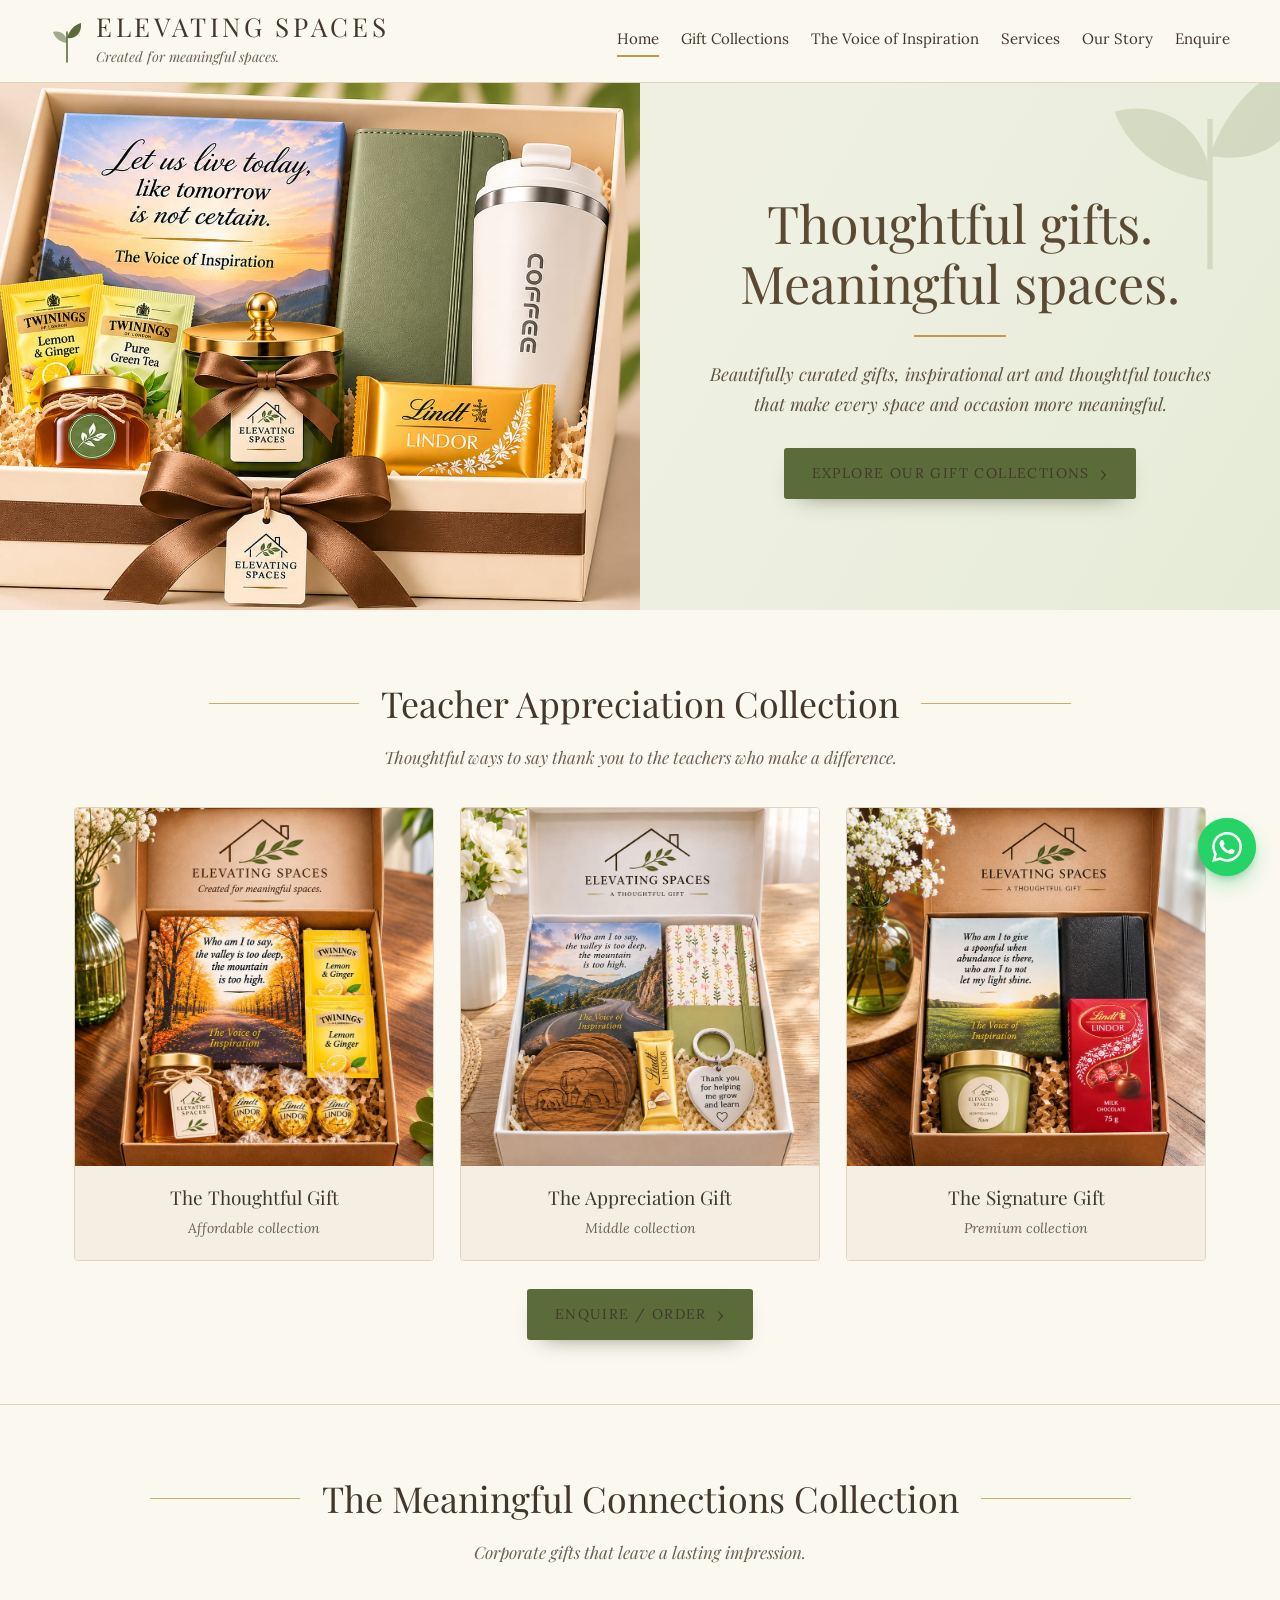
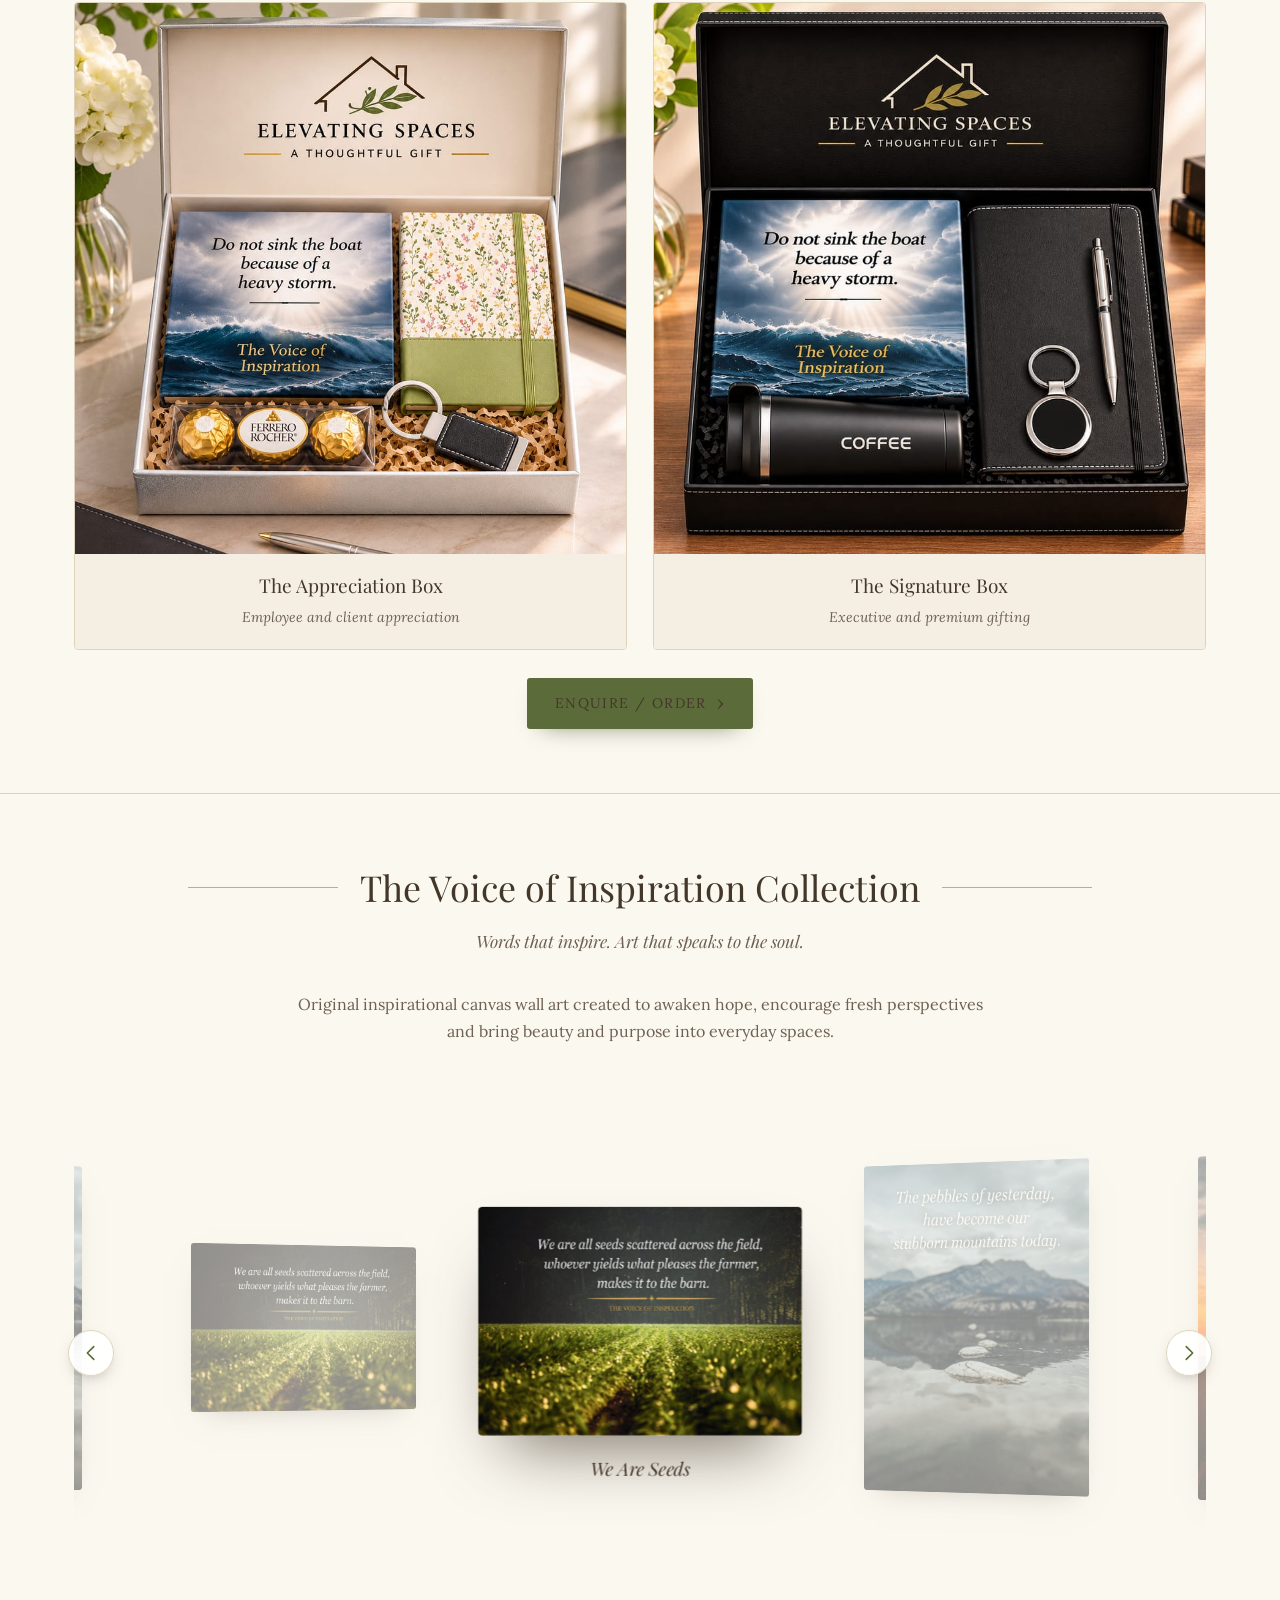
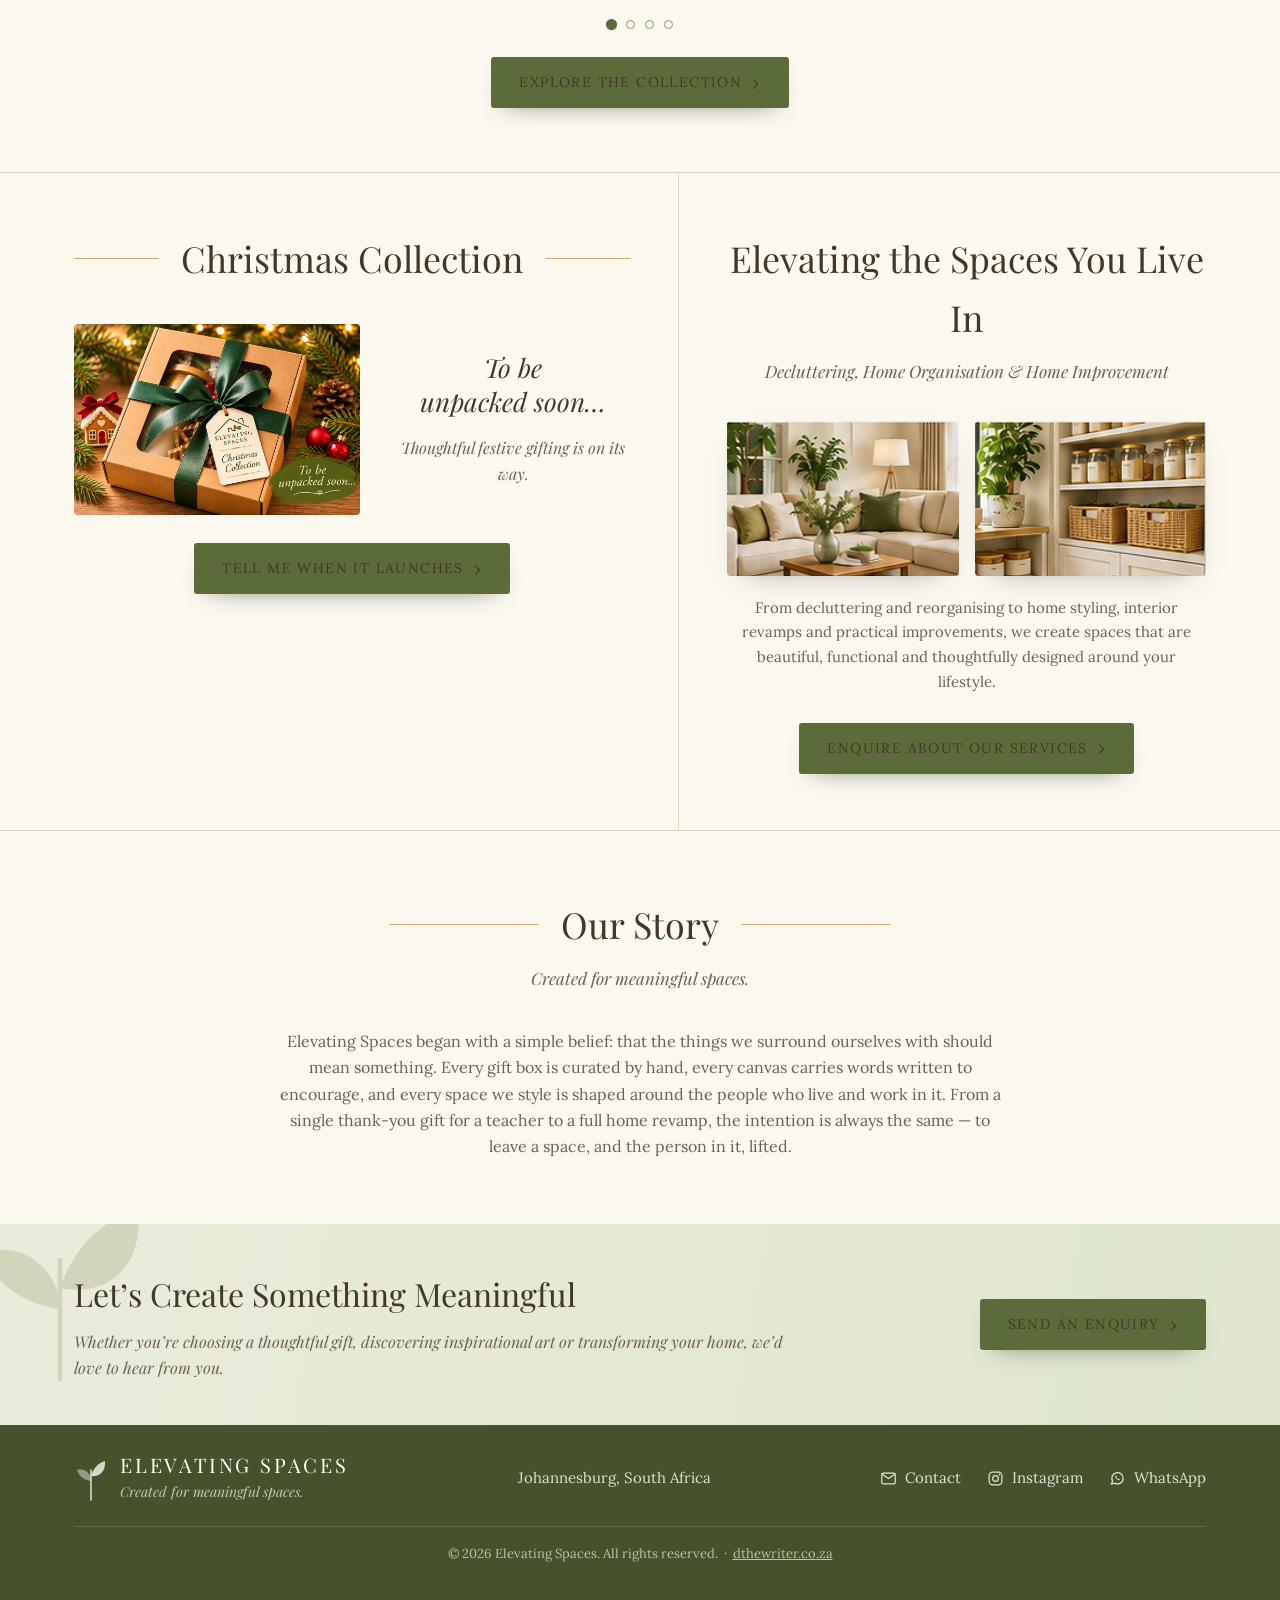
==== elevating-spaces.html @ bb05cfd8 "Add a floating WhatsApp button Fixed to the bottom-right corner at every scroll position, linking to" ====
<!DOCTYPE html>
<html lang="en">
<head>
<meta charset="utf-8">
<meta name="viewport" content="width=device-width, initial-scale=1">
<title>Elevating Spaces &ndash; Thoughtful gifts. Meaningful spaces.</title>
<meta name="description" content="Elevating Spaces: beautifully curated gift collections, original inspirational canvas art and home styling services from Johannesburg, South Africa.">
<link rel="canonical" href="https://www.dthewriter.co.za/elevating-spaces.html">
<meta property="og:title" content="Elevating Spaces &ndash; Thoughtful gifts. Meaningful spaces.">
<meta property="og:description" content="Beautifully curated gifts, inspirational art and thoughtful touches that make every space and occasion more meaningful.">
<meta property="og:type" content="website">
<meta property="og:url" content="https://www.dthewriter.co.za/elevating-spaces.html">
<link rel="preconnect" href="https://fonts.googleapis.com">
<link rel="preconnect" href="https://fonts.gstatic.com" crossorigin>
<link href="https://fonts.googleapis.com/css2?family=Playfair+Display:ital,wght@0,400;0,500;1,400&family=Lora:ital,wght@0,400;0,500;1,400&display=swap" rel="stylesheet">
<link rel="stylesheet" href="assets/css/elevating-spaces.css">
</head>

<body class="es-page">

<a class="es-skip" href="#main">Skip to content</a>

<!-- ============ header ============ -->
<header class="es-header">
  <div class="es-wrap es-header-inner">

    <a class="es-brand" href="#top" aria-label="Elevating Spaces, home">
      <svg viewBox="0 0 34 44" fill="none" aria-hidden="true">
        <path d="M17 43V13" stroke="currentColor" stroke-width="1.6" stroke-linecap="round"/>
        <path d="M17 24C17 24 6 23 3 13 12 11 17 17 17 24Z" fill="currentColor" opacity=".55"/>
        <path d="M17 19C17 19 20 7 31 4 32 15 25 20 17 19Z" fill="currentColor"/>
      </svg>
      <span>
        <span class="es-brand-name">Elevating Spaces</span>
        <span class="es-brand-tag">Created for meaningful spaces.</span>
      </span>
    </a>

    <button class="es-nav-toggle" type="button" aria-expanded="false" aria-controls="es-nav">Menu</button>

    <nav class="es-nav" id="es-nav" aria-label="Primary">
      <ul>
        <li><a href="#top" class="is-current">Home</a></li>
        <li><a href="#gift-collections">Gift Collections</a></li>
        <li><a href="#voice-of-inspiration">The Voice of Inspiration</a></li>
        <li><a href="#home-services">Services</a></li>
        <li><a href="#our-story">Our Story</a></li>
        <li><a href="#enquire">Enquire</a></li>
      </ul>
    </nav>

  </div>
</header>

<main id="main">

  <!-- ============ hero ============ -->
  <section class="es-hero" id="top">
    <div class="es-hero-media">
      <figure class="es-photo" data-slot="Hero photograph &mdash; an open gift box with candle, journal and tumbler">
        <img src="assets/images/elevating/hero-gift-box.jpg" alt="An open Elevating Spaces gift box holding a candle, a linen-bound journal, a tumbler and wrapped chocolates.">
      </figure>
    </div>

    <div class="es-hero-body">
      <svg class="es-hero-leaf" viewBox="0 0 120 120" fill="none" aria-hidden="true">
        <path d="M60 118V36" stroke="currentColor" stroke-width="3"/>
        <path d="M60 70S20 66 8 32c30-8 52 14 52 38Z" fill="currentColor"/>
        <path d="M60 56S72 14 112 4c4 40-22 58-52 52Z" fill="currentColor"/>
      </svg>
      <h1>Thoughtful gifts.<br>Meaningful spaces.</h1>
      <hr class="es-hero-rule">
      <p>Beautifully curated gifts, inspirational art and thoughtful touches that make every space and occasion more meaningful.</p>
      <a class="es-btn" href="#gift-collections">Explore our gift collections</a>
    </div>
  </section>

  <!-- ============ teacher appreciation ============ -->
  <section class="es-section" id="gift-collections">
    <div class="es-wrap">

      <div class="es-head es-reveal">
        <h2>Teacher Appreciation Collection</h2>
        <p>Thoughtful ways to say thank you to the teachers who make a difference.</p>
      </div>

      <div class="es-cards es-cards-3 es-reveal">

        <a class="es-card" href="mailto:deethewriter85@gmail.com?subject=Enquiry%3A%20The%20Thoughtful%20Gift%20(Teacher%20Appreciation)&amp;body=Hi%20Elevating%20Spaces%2C%0A%0AI%27d%20like%20to%20order%20The%20Thoughtful%20Gift.%0A%0AQuantity%3A%0ANeeded%20by%3A%0ADelivery%20address%3A%0A%0AThank%20you%2C%0A">
          <figure class="es-photo" data-slot="The Thoughtful Gift &mdash; box with framed quote, tea and chocolates">
            <img src="assets/images/elevating/teacher-thoughtful.jpg" alt="The Thoughtful Gift box containing a framed inspirational quote, boxed tea, honey and chocolates.">
          </figure>
          <div class="es-card-body">
            <p class="es-card-title">The Thoughtful Gift</p>
            <p class="es-card-sub">Affordable collection</p>
          </div>
        </a>

        <a class="es-card" href="mailto:deethewriter85@gmail.com?subject=Enquiry%3A%20The%20Appreciation%20Gift%20(Teacher%20Appreciation)&amp;body=Hi%20Elevating%20Spaces%2C%0A%0AI%27d%20like%20to%20order%20The%20Appreciation%20Gift.%0A%0AQuantity%3A%0ANeeded%20by%3A%0ADelivery%20address%3A%0A%0AThank%20you%2C%0A">
          <figure class="es-photo" data-slot="The Appreciation Gift &mdash; framed quote, journal and keepsakes">
            <img src="assets/images/elevating/teacher-appreciation.jpg" alt="The Appreciation Gift box containing a framed quote, a floral journal, wooden coasters and a keyring.">
          </figure>
          <div class="es-card-body">
            <p class="es-card-title">The Appreciation Gift</p>
            <p class="es-card-sub">Middle collection</p>
          </div>
        </a>

        <a class="es-card" href="mailto:deethewriter85@gmail.com?subject=Enquiry%3A%20The%20Signature%20Gift%20(Teacher%20Appreciation)&amp;body=Hi%20Elevating%20Spaces%2C%0A%0AI%27d%20like%20to%20order%20The%20Signature%20Gift.%0A%0AQuantity%3A%0ANeeded%20by%3A%0ADelivery%20address%3A%0A%0AThank%20you%2C%0A">
          <figure class="es-photo" data-slot="The Signature Gift &mdash; framed canvas, notebook, candle and chocolates">
            <img src="assets/images/elevating/teacher-signature.jpg" alt="The Signature Gift box containing a framed canvas print, a leather notebook, a scented candle and chocolates.">
          </figure>
          <div class="es-card-body">
            <p class="es-card-title">The Signature Gift</p>
            <p class="es-card-sub">Premium collection</p>
          </div>
        </a>

      </div>

      <div class="es-btn-row es-reveal">
        <a class="es-btn" href="mailto:deethewriter85@gmail.com?subject=Enquiry%3A%20Teacher%20Appreciation%20Collection&amp;body=Hi%20Elevating%20Spaces%2C%0A%0AI%27d%20like%20to%20enquire%20about%20the%20Teacher%20Appreciation%20Collection.%0A%0AWhich%20gift%3A%0AQuantity%3A%0ANeeded%20by%3A%0A%0AThank%20you%2C%0A">Enquire / Order</a>
      </div>

    </div>
  </section>

  <!-- ============ corporate gifting ============ -->
  <section class="es-section">
    <div class="es-wrap">

      <div id="corporate-gifts">
        <div class="es-head es-reveal">
          <h2>The Meaningful Connections Collection</h2>
          <p>Corporate gifts that leave a lasting impression.</p>
        </div>

        <div class="es-cards es-cards-2 es-reveal">
          <a class="es-card" href="mailto:deethewriter85@gmail.com?subject=Enquiry%3A%20The%20Appreciation%20Box%20(Corporate)&amp;body=Hi%20Elevating%20Spaces%2C%0A%0AI%27d%20like%20to%20enquire%20about%20The%20Appreciation%20Box%20for%20our%20team%20or%20clients.%0A%0ACompany%3A%0AQuantity%3A%0ANeeded%20by%3A%0ABranding%20required%3A%0A%0AThank%20you%2C%0A">
            <figure class="es-photo" data-slot="The Appreciation Box &mdash; framed quote, notebook and chocolates">
              <img src="assets/images/elevating/corporate-appreciation.jpg" alt="The Appreciation Box containing a framed quote print, a floral notebook and boxed chocolates.">
            </figure>
            <div class="es-card-body">
              <p class="es-card-title">The Appreciation Box</p>
              <p class="es-card-sub">Employee and client appreciation</p>
            </div>
          </a>

          <a class="es-card" href="mailto:deethewriter85@gmail.com?subject=Enquiry%3A%20The%20Signature%20Box%20(Corporate)&amp;body=Hi%20Elevating%20Spaces%2C%0A%0AI%27d%20like%20to%20enquire%20about%20The%20Signature%20Box%20for%20our%20executives%20or%20clients.%0A%0ACompany%3A%0AQuantity%3A%0ANeeded%20by%3A%0ABranding%20required%3A%0A%0AThank%20you%2C%0A">
            <figure class="es-photo" data-slot="The Signature Box &mdash; framed canvas, pen, tumbler and keyring">
              <img src="assets/images/elevating/corporate-signature.jpg" alt="The Signature Box containing a framed canvas print, a pen, a black tumbler and a keyring.">
            </figure>
            <div class="es-card-body">
              <p class="es-card-title">The Signature Box</p>
              <p class="es-card-sub">Executive and premium gifting</p>
            </div>
          </a>
        </div>

        <div class="es-btn-row es-reveal">
          <a class="es-btn" href="mailto:deethewriter85@gmail.com?subject=Enquiry%3A%20Meaningful%20Connections%20Collection&amp;body=Hi%20Elevating%20Spaces%2C%0A%0AI%27d%20like%20to%20enquire%20about%20corporate%20gifting.%0A%0ACompany%3A%0AQuantity%3A%0ABudget%20per%20gift%3A%0ANeeded%20by%3A%0A%0AThank%20you%2C%0A">Enquire / Order</a>
        </div>
      </div>

    </div>
  </section>

  <!-- ============ the voice of inspiration ============ -->
  <section class="es-section">
    <div class="es-wrap">

      <div id="voice-of-inspiration">
        <div class="es-head es-reveal">
          <h2>The Voice of Inspiration Collection</h2>
          <p>Words that inspire. Art that speaks to the soul.</p>
        </div>

        <p class="es-voice-intro es-reveal">Original inspirational canvas wall art created to awaken hope, encourage fresh perspectives and bring beauty and purpose into everyday spaces.</p>

        <div class="es-carousel es-reveal" data-canvas-carousel>
          <button class="es-car-nav es-car-prev" type="button" aria-label="Previous canvas" aria-controls="es-car-track">
            <svg viewBox="0 0 24 24" fill="none" stroke="currentColor" stroke-width="1.8" aria-hidden="true"><path d="M15 5 8 12l7 7" stroke-linecap="round" stroke-linejoin="round"/></svg>
          </button>

          <div class="es-car-viewport">
            <div class="es-car-track" id="es-car-track">

          <a class="es-canvas" href="mailto:deethewriter85@gmail.com?subject=Enquiry%3A%20%27We%20are%20all%20seeds%27%20canvas&amp;body=Hi%20Elevating%20Spaces%2C%0A%0AI%27d%20like%20to%20enquire%20about%20the%20%27We%20are%20all%20seeds%27%20canvas.%0A%0ASize%20of%20interest%3A%0ARoom%20or%20space%3A%0A%0AThank%20you%2C%0A">
            <figure class="es-photo" data-slot="&lsquo;We are all seeds&rsquo; canvas">
              <img src="assets/images/elevating/canvas-seeds.jpg" alt="Canvas artwork of a sunlit green field at dusk, lettered: We are all seeds scattered across the field, whoever yields what pleases the farmer, makes it to the barn.">
            </figure>
            <p class="es-canvas-title">We Are Seeds</p>
          </a>

          <a class="es-canvas" href="mailto:deethewriter85@gmail.com?subject=Enquiry%3A%20%27The%20pebbles%20of%20yesterday%27%20canvas&amp;body=Hi%20Elevating%20Spaces%2C%0A%0AI%27d%20like%20to%20enquire%20about%20the%20%27Pebbles%20of%20Yesterday%27%20canvas.%0A%0ASize%20of%20interest%3A%0ARoom%20or%20space%3A%0A%0AThank%20you%2C%0A">
            <figure class="es-photo" data-slot="&lsquo;Pebbles of Yesterday&rsquo; canvas">
              <img src="assets/images/elevating/canvas-pebbles.jpg" alt="Canvas artwork of pale stones in a still mountain lake, lettered: The pebbles of yesterday, have become our stubborn mountains today.">
            </figure>
            <p class="es-canvas-title">Pebbles of Yesterday</p>
          </a>

          <a class="es-canvas" href="mailto:deethewriter85@gmail.com?subject=Enquiry%3A%20%27Let%20our%20hearts%20be%20gentle%27%20canvas&amp;body=Hi%20Elevating%20Spaces%2C%0A%0AI%27d%20like%20to%20enquire%20about%20the%20%27Let%20our%20hearts%20be%20gentle%27%20canvas.%0A%0ASize%20of%20interest%3A%0ARoom%20or%20space%3A%0A%0AThank%20you%2C%0A">
            <figure class="es-photo" data-slot="&lsquo;Let our hearts be gentle&rsquo; canvas">
              <img src="assets/images/elevating/canvas-gentle.jpg" alt="Canvas artwork of a sunset over forested mountains, lettered: Let our hearts be gentle, our intentions pure. Let us enjoy today, like tomorrow is not certain.">
            </figure>
            <p class="es-canvas-title">Let Our Hearts Be Gentle</p>
          </a>

          <a class="es-canvas" href="mailto:deethewriter85@gmail.com?subject=Enquiry%3A%20%27Dad%2C%20you%20are%20the%20Man%27%20canvas&amp;body=Hi%20Elevating%20Spaces%2C%0A%0AI%27d%20like%20to%20enquire%20about%20the%20%27Dad%2C%20you%20are%20the%20Man%27%20canvas.%0A%0ASize%20of%20interest%3A%0ARoom%20or%20space%3A%0A%0AThank%20you%2C%0A">
            <figure class="es-photo" data-slot="&lsquo;Dad, you are the Man&rsquo; canvas">
              <img src="assets/images/elevating/canvas-dad.jpg" alt="Canvas artwork of a mountain road under a clear sky, lettered: Many words fill my mind, but you never had to say much. Dad, you are the Man.">
            </figure>
            <p class="es-canvas-title">Dad, You Are The Man</p>
            </a>

            </div>
          </div>

          <button class="es-car-nav es-car-next" type="button" aria-label="Next canvas" aria-controls="es-car-track">
            <svg viewBox="0 0 24 24" fill="none" stroke="currentColor" stroke-width="1.8" aria-hidden="true"><path d="m9 5 7 7-7 7" stroke-linecap="round" stroke-linejoin="round"/></svg>
          </button>

          <div class="es-car-dots" role="tablist" aria-label="Choose a canvas"></div>
        </div>

        <div class="es-btn-row es-reveal">
          <a class="es-btn" href="mailto:deethewriter85@gmail.com?subject=Enquiry%3A%20The%20Voice%20of%20Inspiration%20Collection&amp;body=Hi%20Elevating%20Spaces%2C%0A%0AI%27d%20like%20to%20see%20more%20of%20The%20Voice%20of%20Inspiration%20canvas%20art.%0A%0APiece%20or%20size%20of%20interest%3A%0ARoom%20or%20space%3A%0A%0AThank%20you%2C%0A">Explore the collection</a>
        </div>
      </div>

    </div>
  </section>

  <!-- ============ christmas + home services ============ -->
  <section class="es-section" style="padding: 0;" id="christmas-collection">
    <div class="es-wrap es-split">

      <div id="christmas">
        <div class="es-head es-reveal">
          <h2>Christmas Collection</h2>
        </div>

        <div class="es-christmas es-reveal">
          <figure class="es-photo" data-slot="Christmas gift box with festive ribbon and decorations">
            <img src="assets/images/elevating/christmas-box.jpg" alt="A kraft Christmas gift box tied with an olive ribbon, beside gingerbread houses, pine cones and baubles.">
          </figure>
          <div class="es-christmas-note">
            <p class="es-soon">To be<br>unpacked soon&hellip;</p>
            <p>Thoughtful festive gifting is on its way.</p>
          </div>
        </div>

        <div class="es-btn-row es-reveal">
          <a class="es-btn" href="mailto:deethewriter85@gmail.com?subject=Christmas%20Collection%20%E2%80%93%20let%20me%20know%20when%20it%20launches&amp;body=Hi%20Elevating%20Spaces%2C%0A%0APlease%20let%20me%20know%20when%20the%20Christmas%20Collection%20launches.%0A%0AName%3A%0A%0AThank%20you%2C%0A">Tell me when it launches</a>
        </div>
      </div>

      <div id="home-services">
        <div class="es-head is-plain es-reveal">
          <h2>Elevating the Spaces You Live In</h2>
          <p>Decluttering, Home Organisation &amp; Home Improvement</p>
        </div>

        <div class="es-home-grid es-reveal">
          <figure class="es-photo" data-slot="Styled living room">
            <img src="assets/images/elevating/home-living.jpg" alt="A styled living room with a linen corner sofa, olive cushions, potted plants and a warm table lamp.">
          </figure>
          <figure class="es-photo" data-slot="Organised pantry shelving">
            <img src="assets/images/elevating/home-pantry.jpg" alt="Organised pantry shelving with labelled glass jars and woven storage baskets.">
          </figure>
        </div>

        <p class="es-home-copy es-reveal">From decluttering and reorganising to home styling, interior revamps and practical improvements, we create spaces that are beautiful, functional and thoughtfully designed around your lifestyle.</p>

        <div class="es-btn-row es-reveal">
          <a class="es-btn" href="mailto:deethewriter85@gmail.com?subject=Enquiry%3A%20Home%20Styling%20%26%20Organisation%20Services&amp;body=Hi%20Elevating%20Spaces%2C%0A%0AI%27d%20like%20to%20enquire%20about%20your%20home%20services.%0A%0AWhat%20I%20need%20(decluttering%20%2F%20organising%20%2F%20styling%20%2F%20revamp)%3A%0ARooms%20involved%3A%0ASuburb%3A%0APreferred%20dates%3A%0A%0AThank%20you%2C%0A">Enquire about our services</a>
        </div>
      </div>

    </div>
  </section>

  <!-- ============ our story ============ -->
  <section class="es-section" id="our-story">
    <div class="es-wrap">
      <div class="es-head es-reveal">
        <h2>Our Story</h2>
        <p>Created for meaningful spaces.</p>
      </div>
      <p class="es-home-copy es-reveal" style="max-width: 46em; margin: 0 auto; font-size: 16px;">
        Elevating Spaces began with a simple belief: that the things we surround ourselves with should mean
        something. Every gift box is curated by hand, every canvas carries words written to encourage, and
        every space we style is shaped around the people who live and work in it. From a single thank-you
        gift for a teacher to a full home revamp, the intention is always the same &mdash; to leave a space,
        and the person in it, lifted.
      </p>
    </div>
  </section>

  <!-- ============ closing band ============ -->
  <section class="es-band" id="enquire">
    <svg class="es-band-leaf" viewBox="0 0 120 120" fill="none" aria-hidden="true">
      <path d="M60 118V36" stroke="currentColor" stroke-width="3"/>
      <path d="M60 70S20 66 8 32c30-8 52 14 52 38Z" fill="currentColor"/>
      <path d="M60 56S72 14 112 4c4 40-22 58-52 52Z" fill="currentColor"/>
    </svg>
    <div class="es-wrap es-band-inner">
      <div>
        <h2>Let&rsquo;s Create Something Meaningful</h2>
        <p>Whether you&rsquo;re choosing a thoughtful gift, discovering inspirational art or transforming your home, we&rsquo;d love to hear from you.</p>
      </div>
      <a class="es-btn" href="mailto:deethewriter85@gmail.com?subject=Enquiry%20from%20the%20Elevating%20Spaces%20website&amp;body=Hi%20Elevating%20Spaces%2C%0A%0A%0A%0AName%3A%0APhone%3A%0A">Send an enquiry</a>
    </div>
  </section>

</main>

<!-- ============ footer ============ -->
<footer class="es-footer">
  <div class="es-wrap">
    <div class="es-footer-inner">

      <a class="es-brand es-footer-brand" href="#top">
        <svg viewBox="0 0 34 44" fill="none" aria-hidden="true">
          <path d="M17 43V13" stroke="currentColor" stroke-width="1.6" stroke-linecap="round"/>
          <path d="M17 24C17 24 6 23 3 13 12 11 17 17 17 24Z" fill="currentColor" opacity=".55"/>
          <path d="M17 19C17 19 20 7 31 4 32 15 25 20 17 19Z" fill="currentColor"/>
        </svg>
        <span>
          <span class="es-brand-name">Elevating Spaces</span>
          <span class="es-brand-tag">Created for meaningful spaces.</span>
        </span>
      </a>

      <p class="es-footer-mid">Johannesburg, South Africa</p>

      <div class="es-footer-links">
        <a href="mailto:deethewriter85@gmail.com?subject=Enquiry%20from%20the%20Elevating%20Spaces%20website">
          <svg viewBox="0 0 24 24" fill="none" stroke="currentColor" stroke-width="1.7" aria-hidden="true">
            <rect x="2.5" y="4.5" width="19" height="15" rx="2"/><path d="m3 6 9 6 9-6"/>
          </svg>
          Contact
        </a>
        <a href="https://www.instagram.com/" target="_blank" rel="noopener">
          <svg viewBox="0 0 24 24" fill="none" stroke="currentColor" stroke-width="1.7" aria-hidden="true">
            <rect x="3" y="3" width="18" height="18" rx="5"/><circle cx="12" cy="12" r="4"/><circle cx="17.5" cy="6.5" r="1.1" fill="currentColor" stroke="none"/>
          </svg>
          Instagram
        </a>
        <a href="https://wa.me/27671820542?text=Hi%20Elevating%20Spaces%2C%20I%27d%20like%20to%20enquire%20about%20your%20collections." target="_blank" rel="noopener">
          <svg viewBox="0 0 24 24" fill="none" stroke="currentColor" stroke-width="1.7" aria-hidden="true">
            <path d="M20 11.6a8 8 0 0 1-11.9 7L3.5 20l1.5-4.4A8 8 0 1 1 20 11.6Z"/>
            <path d="M9 9.4c.3 2.6 2.4 4.6 5 4.9.5.1.9-.3 1-.8l.1-.7-2-.9-.8.8a5.3 5.3 0 0 1-2-2l.8-.8-.9-2-.7.1c-.5.1-.9.5-.5 1.4Z" fill="currentColor" stroke="none"/>
          </svg>
          WhatsApp
        </a>
      </div>

    </div>

    <p class="es-footer-legal">
      &copy; <span id="es-year">2026</span> Elevating Spaces. All rights reserved. &nbsp;&middot;&nbsp;
      <a href="index.html">dthewriter.co.za</a>
    </p>
  </div>
</footer>

<!-- ============ floating WhatsApp ============ -->
<a class="es-wa" href="https://wa.me/27671820542?text=Hi%20Elevating%20Spaces%2C%20I%27d%20like%20to%20enquire%20about%20your%20collections."
   target="_blank" rel="noopener" aria-label="Chat with Elevating Spaces on WhatsApp">
  <span class="es-wa-label" aria-hidden="true">Chat with us</span>
  <span class="es-wa-dot">
    <svg viewBox="0 0 24 24" fill="currentColor" aria-hidden="true" focusable="false">
      <path d="M17.472 14.382c-.297-.149-1.758-.867-2.03-.967-.273-.099-.471-.148-.67.15-.197.297-.767.966-.94 1.164-.173.199-.347.223-.644.075-.297-.15-1.255-.463-2.39-1.475-.883-.788-1.48-1.761-1.653-2.059-.173-.297-.018-.458.13-.606.134-.133.297-.347.446-.52.149-.174.198-.298.298-.497.099-.198.05-.371-.025-.52-.075-.149-.669-1.612-.916-2.207-.242-.579-.487-.5-.669-.51a12.8 12.8 0 0 0-.57-.01c-.198 0-.52.074-.792.372-.272.297-1.04 1.016-1.04 2.479 0 1.462 1.065 2.875 1.213 3.074.149.198 2.096 3.2 5.077 4.487.709.306 1.262.489 1.694.625.712.227 1.36.195 1.871.118.571-.085 1.758-.719 2.006-1.413.248-.694.248-1.289.173-1.413-.074-.124-.272-.198-.57-.347m-5.421 7.403h-.004a9.87 9.87 0 0 1-5.031-1.378l-.361-.214-3.741.982.998-3.648-.235-.374a9.86 9.86 0 0 1-1.51-5.26c.001-5.45 4.436-9.884 9.888-9.884a9.82 9.82 0 0 1 6.988 2.896 9.825 9.825 0 0 1 2.892 6.994c-.003 5.45-4.437 9.885-9.885 9.885m8.413-18.297A11.815 11.815 0 0 0 12.05 0C5.495 0 .16 5.335.157 11.892c0 2.096.547 4.142 1.588 5.945L.057 24l6.305-1.654a11.882 11.882 0 0 0 5.683 1.448h.005c6.554 0 11.89-5.335 11.893-11.893a11.821 11.821 0 0 0-3.48-8.413Z"/>
    </svg>
  </span>
</a>

<script src="assets/js/canvas-carousel.js" defer></script>

<script>
(function () {
  'use strict';

  // Current year
  var y = document.getElementById('es-year');
  if (y) { y.textContent = new Date().getFullYear(); }

  // Photo slots: if a photograph has not been supplied yet, fall back to a
  // styled placeholder that names what belongs there.
  function markEmpty(img) {
    var fig = img.parentNode;
    if (fig && fig.classList) { fig.classList.add('is-empty'); }
    if (img.parentNode) { img.parentNode.removeChild(img); }
  }
  var imgs = document.querySelectorAll('.es-photo img');
  for (var i = 0; i < imgs.length; i++) {
    (function (img) {
      if (img.complete && img.naturalWidth === 0) { markEmpty(img); return; }
      img.addEventListener('error', function () { markEmpty(img); });
    })(imgs[i]);
  }

  // Mobile menu
  var toggle = document.querySelector('.es-nav-toggle');
  var nav = document.getElementById('es-nav');
  if (toggle && nav) {
    toggle.addEventListener('click', function () {
      var open = nav.classList.toggle('is-open');
      toggle.setAttribute('aria-expanded', open ? 'true' : 'false');
    });
    nav.addEventListener('click', function (e) {
      if (e.target.tagName === 'A') {
        nav.classList.remove('is-open');
        toggle.setAttribute('aria-expanded', 'false');
      }
    });
  }

  // Entrance animation
  var reveals = document.querySelectorAll('.es-reveal');
  var reduced = window.matchMedia && window.matchMedia('(prefers-reduced-motion: reduce)').matches;
  if (reduced || !('IntersectionObserver' in window)) {
    for (var j = 0; j < reveals.length; j++) { reveals[j].classList.add('is-in'); }
    return;
  }
  var io = new IntersectionObserver(function (entries) {
    entries.forEach(function (entry) {
      if (entry.isIntersecting) {
        entry.target.classList.add('is-in');
        io.unobserve(entry.target);
      }
    });
  }, { rootMargin: '0px 0px -8% 0px', threshold: 0.08 });
  for (var k = 0; k < reveals.length; k++) { io.observe(reveals[k]); }

  // Failsafe: never leave content hidden
  setTimeout(function () {
    for (var m = 0; m < reveals.length; m++) { reveals[m].classList.add('is-in'); }
  }, 3000);
})();
</script>

</body>
</html>
---- assets/css/elevating-spaces.css ----
/* Elevating Spaces — standalone brand page
   Palette and typography taken from the supplied design cue. */

:root {
  --es-cream:      #fbf8f0;
  --es-cream-2:    #f4efe2;
  --es-cream-3:    #efe9d8;
  --es-olive:      #5c6b3a;
  --es-olive-dark: #46522c;
  --es-olive-soft: #8a9767;
  --es-gold:       #be9a4c;
  --es-ink:        #43372a;
  --es-ink-soft:   #6e6052;
  --es-rule:       #ded4bd;
  --es-card:       #ffffff;
  --es-shadow:     0 18px 40px -24px rgba(67, 55, 42, .45);
  --es-serif:      "Playfair Display", Georgia, serif;
  --es-body:       "Lora", Georgia, serif;
}

*, *::before, *::after { box-sizing: border-box; }

html { -webkit-text-size-adjust: 100%; scroll-behavior: smooth; }

body.es-page {
  margin: 0;
  background: var(--es-cream);
  color: var(--es-ink);
  font-family: var(--es-body);
  font-size: 16px;
  line-height: 1.65;
  -webkit-font-smoothing: antialiased;
}

.es-page img { max-width: 100%; display: block; }

.es-wrap { width: 100%; max-width: 1180px; margin: 0 auto; padding: 0 24px; }

.es-page a { color: inherit; }

.es-skip {
  position: absolute; left: -9999px; top: 0;
  background: var(--es-olive); color: #fff; padding: 10px 16px; z-index: 100;
}
.es-skip:focus { left: 10px; top: 10px; }

/* ---------- header ---------- */

.es-header {
  position: sticky; top: 0; z-index: 50;
  background: rgba(251, 248, 240, .94);
  backdrop-filter: blur(10px);
  border-bottom: 1px solid var(--es-rule);
}
.es-header-inner {
  display: flex; align-items: center; justify-content: space-between;
  gap: 24px; padding: 14px 0; position: relative;
}
.es-brand { display: flex; align-items: center; gap: 12px; text-decoration: none; }
.es-brand svg { flex: none; width: 34px; height: 44px; color: var(--es-olive); }
.es-brand-name {
  display: block;
  font-family: var(--es-serif);
  font-size: 26px; letter-spacing: .14em; line-height: 1;
  text-transform: uppercase; color: var(--es-ink);
  white-space: nowrap;
}
.es-brand-tag {
  display: block;
  font-family: var(--es-serif); font-style: italic;
  font-size: 14px; color: var(--es-ink-soft); margin-top: 5px;
  white-space: nowrap;
}

.es-nav ul {
  list-style: none; margin: 0; padding: 0;
  display: flex; align-items: center; gap: 22px;
}
.es-nav a {
  display: inline-block; white-space: nowrap;
  text-decoration: none; font-size: 15px; color: var(--es-ink);
  padding-bottom: 4px; border-bottom: 2px solid transparent;
  transition: color .2s ease, border-color .2s ease;
}
@media (max-width: 1150px) and (min-width: 861px) {
  .es-nav ul { gap: 16px; }
  .es-nav a { font-size: 14px; }
  .es-brand-name { font-size: 22px; }
}
.es-nav a:hover, .es-nav a:focus-visible { color: var(--es-olive); border-bottom-color: var(--es-gold); }
.es-nav a.is-current { border-bottom-color: var(--es-gold); }

.es-nav-toggle {
  display: none; background: none; border: 1px solid var(--es-rule);
  border-radius: 4px; padding: 8px 12px; cursor: pointer;
  font-family: var(--es-body); font-size: 14px; color: var(--es-ink);
}

/* ---------- buttons ---------- */

.es-btn {
  display: inline-flex; align-items: center; gap: 10px;
  background: var(--es-olive); color: #fff; text-decoration: none;
  font-family: var(--es-body); font-size: 14px;
  letter-spacing: .1em; text-transform: uppercase;
  padding: 14px 28px; border-radius: 3px;
  transition: background .2s ease, transform .2s ease, box-shadow .2s ease;
  box-shadow: 0 10px 24px -16px rgba(70, 82, 44, .9);
}
.es-btn:hover, .es-btn:focus-visible {
  background: var(--es-olive-dark); transform: translateY(-2px);
  box-shadow: 0 16px 30px -16px rgba(70, 82, 44, .9);
}
.es-btn::after { content: "\203A"; font-size: 18px; line-height: 1; }

.es-btn-row { display: flex; justify-content: center; margin-top: 28px; }

/* ---------- hero ---------- */

.es-hero {
  display: grid; grid-template-columns: 1fr 1fr;
  align-items: stretch;
  background: linear-gradient(120deg, var(--es-cream-2) 0%, #eef0e2 55%, #e6ebd7 100%);
  position: relative; overflow: hidden;
}
.es-hero-media { min-height: 420px; }
.es-hero-media .es-photo { height: 100%; border-radius: 0; }
.es-hero-body {
  display: flex; flex-direction: column; justify-content: center;
  padding: 72px 64px; text-align: center; position: relative; z-index: 2;
}
.es-hero h1 {
  font-family: var(--es-serif); font-weight: 400;
  font-size: clamp(34px, 4.2vw, 52px); line-height: 1.15;
  color: #5a4a33; margin: 0;
}
.es-hero-rule {
  width: 92px; height: 2px; background: var(--es-gold);
  margin: 22px auto; border: 0;
}
.es-hero p {
  font-family: var(--es-serif); font-style: italic;
  font-size: clamp(16px, 1.4vw, 19px); color: #5f5341;
  margin: 0 auto 30px; max-width: 30em;
}
.es-hero .es-btn { align-self: center; }
.es-hero-leaf {
  position: absolute; right: -40px; top: -30px;
  width: 220px; opacity: .22; color: var(--es-olive-soft);
  pointer-events: none; z-index: 1;
}

/* ---------- section furniture ---------- */

.es-section { padding: 64px 0; }
.es-section + .es-section { border-top: 1px solid var(--es-rule); }

.es-head { text-align: center; margin-bottom: 36px; }
.es-head h2 {
  font-family: var(--es-serif); font-weight: 400;
  font-size: clamp(26px, 2.8vw, 36px); margin: 0;
  color: var(--es-ink);
  display: flex; align-items: center; justify-content: center; gap: 22px;
}
.es-head h2::before, .es-head h2::after {
  content: ""; height: 1px; background: var(--es-gold);
  flex: 1 1 auto; max-width: 150px; opacity: .8;
}
.es-head.is-plain h2::before, .es-head.is-plain h2::after { content: none; }
.es-head p {
  font-family: var(--es-serif); font-style: italic;
  color: var(--es-ink-soft); margin: 10px 0 0; font-size: 17px;
}

/* ---------- photo slots ---------- */

.es-photo {
  position: relative; margin: 0; overflow: hidden;
  background: linear-gradient(135deg, var(--es-cream-3), #e3e6d4);
  border-radius: 4px;
}
.es-photo img { width: 100%; height: 100%; object-fit: cover; }
.es-photo.is-empty { display: grid; place-items: center; padding: 20px; }
.es-photo.is-empty::before {
  content: "";
  position: absolute; inset: 10px;
  border: 1px dashed rgba(92, 107, 58, .38); border-radius: 3px;
}
.es-photo.is-empty::after {
  content: attr(data-slot);
  font-family: var(--es-serif); font-style: italic;
  font-size: 14px; color: rgba(92, 107, 58, .72);
  text-align: center; line-height: 1.4; max-width: 85%;
}

/* ---------- gift cards ---------- */

.es-cards { display: grid; gap: 26px; }
.es-cards-3 { grid-template-columns: repeat(3, 1fr); }
.es-cards-2 { grid-template-columns: repeat(2, 1fr); }

.es-card {
  display: block; text-decoration: none;
  background: var(--es-card); border: 1px solid var(--es-rule);
  border-radius: 4px; overflow: hidden;
  transition: transform .25s ease, box-shadow .25s ease, border-color .25s ease;
}
.es-card:hover, .es-card:focus-visible {
  transform: translateY(-4px); box-shadow: var(--es-shadow);
  border-color: var(--es-olive-soft);
}
.es-card .es-photo { border-radius: 0; aspect-ratio: 1 / 1; }
.es-card-body { padding: 16px 18px 20px; text-align: center; background: var(--es-cream-2); }
.es-card-title {
  font-family: var(--es-serif); font-size: 19px; color: var(--es-ink); margin: 0;
}
.es-card-sub { font-size: 14px; color: var(--es-ink-soft); margin: 4px 0 0; font-style: italic; }

/* ---------- split rows ---------- */

.es-split { display: grid; grid-template-columns: 1.15fr 1fr; gap: 0; }
.es-split > * { padding: 56px 0; }
.es-split > :first-child { padding-right: 48px; border-right: 1px solid var(--es-rule); }
.es-split > :last-child { padding-left: 48px; }

/* ---------- the voice of inspiration ---------- */

.es-voice-intro {
  max-width: 44em; margin: 0 auto 34px; text-align: center;
  font-size: 16px; color: var(--es-ink-soft);
}

/* The canvases run as a carousel: the centred one is shown full size,
   its neighbours shrink, tilt away and fade. */
.es-carousel { position: relative; }

.es-car-viewport {
  width: 100%;
  overflow: hidden;
  padding: 20px 0 10px;
}

.es-car-track {
  display: flex; align-items: center; gap: 34px;
  width: max-content;
  will-change: transform;
  transition: transform .62s cubic-bezier(.22, .68, .32, 1);
}
.es-car-track.is-dragging { transition: none; }

.es-canvas {
  display: block; text-decoration: none;
  flex: 0 0 auto; width: 300px;
  transform-origin: center center;
  transition: transform .62s cubic-bezier(.22, .68, .32, 1), opacity .5s ease;
}

.es-canvas .es-photo {
  box-shadow: 0 16px 36px -20px rgba(67, 55, 42, .55);
  transition: box-shadow .45s ease;
}
.es-canvas .es-photo img {
  width: 100%; height: auto; object-fit: contain;
  pointer-events: none; /* the carousel owns the press, not the image */
  -webkit-user-drag: none; user-select: none;
}
.es-canvas.is-centre .es-photo {
  box-shadow: 0 34px 64px -26px rgba(67, 55, 42, .72);
}

.es-canvas-title {
  margin: 16px 0 0; text-align: center;
  font-family: var(--es-serif); font-style: italic;
  font-size: 17px; color: var(--es-ink);
  opacity: 0; transition: opacity .45s ease, color .2s ease;
}
.es-canvas.is-centre .es-canvas-title { opacity: 1; }
.es-canvas.is-centre:hover .es-canvas-title { color: var(--es-olive); }

/* Arrows, sitting over the faded edges of the row */
.es-car-nav {
  position: absolute; top: 50%; z-index: 30;
  width: 46px; height: 46px; padding: 0;
  display: grid; place-items: center;
  background: rgba(255, 255, 255, .92); color: var(--es-olive);
  border: 1px solid var(--es-rule); border-radius: 50%;
  cursor: pointer;
  box-shadow: 0 6px 18px -10px rgba(67, 55, 42, .7);
  transition: background .2s ease, color .2s ease, border-color .2s ease, transform .2s ease;
}
.es-car-prev { left: 0; transform: translate(-6px, -50%); }
.es-car-next { right: 0; transform: translate(6px, -50%); }
.es-car-nav svg { width: 22px; height: 22px; }
.es-car-nav:hover, .es-car-nav:focus-visible {
  background: var(--es-olive); color: #fff; border-color: var(--es-olive);
}
.es-car-prev:hover, .es-car-prev:focus-visible { transform: translate(-6px, -50%) scale(1.07); }
.es-car-next:hover, .es-car-next:focus-visible { transform: translate(6px, -50%) scale(1.07); }

/* Dots */
.es-car-dots {
  display: flex; justify-content: center; gap: 10px;
  margin-top: 18px;
}
.es-car-dot {
  width: 9px; height: 9px; padding: 0;
  border: 1px solid var(--es-olive-soft); border-radius: 50%;
  background: transparent; cursor: pointer;
  transition: background .25s ease, transform .25s ease, border-color .25s ease;
}
.es-car-dot.is-on {
  background: var(--es-olive); border-color: var(--es-olive);
  transform: scale(1.25);
}

/* Before the script runs, show the canvases in a plain row rather than a
   stack, so the section is never broken with JavaScript off. */
.es-carousel:not(.is-ready) .es-car-track {
  gap: 20px; width: 100%; justify-content: center; flex-wrap: wrap;
}
.es-carousel:not(.is-ready) .es-canvas { width: 22%; }
.es-carousel:not(.is-ready) .es-canvas-title { opacity: 1; }
.es-carousel:not(.is-ready) .es-car-nav { display: none; }

.es-christmas {
  display: grid; grid-template-columns: 1.1fr .9fr; gap: 36px;
  align-items: center; max-width: 880px; margin: 0 auto;
}
.es-christmas .es-photo { aspect-ratio: 3 / 2; }
.es-christmas-note { text-align: center; }
.es-christmas-note .es-soon {
  font-family: var(--es-serif); font-style: italic; font-size: 26px;
  color: var(--es-ink); line-height: 1.3; margin: 0 0 16px;
}
.es-christmas-note p { font-family: var(--es-serif); font-style: italic; color: var(--es-ink-soft); margin: 0; }

.es-home-grid { display: grid; grid-template-columns: 1fr 1fr; gap: 16px; }
.es-home-grid .es-photo { aspect-ratio: 3 / 2; box-shadow: 0 12px 28px -20px rgba(67, 55, 42, .6); }
.es-home-copy { margin: 20px 0 0; text-align: center; font-size: 15px; color: var(--es-ink-soft); }

/* ---------- closing band ---------- */

.es-band {
  background: linear-gradient(100deg, #e9ecdb 0%, #dfe6cd 100%);
  padding: 44px 0; position: relative; overflow: hidden;
}
.es-band-inner {
  display: flex; align-items: center; justify-content: space-between;
  gap: 40px; position: relative; z-index: 2;
}
.es-band h2 {
  font-family: var(--es-serif); font-weight: 400; font-size: clamp(24px, 2.6vw, 32px);
  margin: 0 0 8px; color: var(--es-ink);
}
.es-band p {
  font-family: var(--es-serif); font-style: italic; margin: 0;
  color: var(--es-ink-soft); max-width: 46em;
}
.es-band-leaf {
  position: absolute; left: -30px; top: -20px; width: 180px;
  opacity: .25; color: var(--es-olive-soft); z-index: 1;
}

/* ---------- footer ---------- */

.es-footer { background: var(--es-olive-dark); color: #eef0e4; padding: 26px 0; }
.es-footer-inner {
  display: flex; align-items: center; justify-content: space-between; gap: 30px;
}
.es-footer-brand .es-brand-name { color: #fff; font-size: 20px; }
.es-footer-brand .es-brand-tag { color: rgba(238, 240, 228, .75); }
.es-footer-brand svg { color: rgba(238, 240, 228, .85); }
.es-footer-mid { font-size: 15px; color: rgba(238, 240, 228, .9); }
.es-footer-links { display: flex; align-items: center; gap: 26px; }
.es-footer-links a {
  display: inline-flex; align-items: center; gap: 8px;
  text-decoration: none; font-size: 15px; color: rgba(238, 240, 228, .92);
  transition: color .2s ease;
}
.es-footer-links a:hover, .es-footer-links a:focus-visible { color: #fff; text-decoration: underline; }
.es-footer-links svg { width: 17px; height: 17px; flex: none; }
.es-footer-legal {
  border-top: 1px solid rgba(255, 255, 255, .14); margin-top: 20px; padding-top: 16px;
  font-size: 13px; color: rgba(238, 240, 228, .7); text-align: center;
}

/* ---------- entrance ---------- */

.es-reveal { opacity: 0; transform: translateY(18px); }
.es-reveal.is-in { opacity: 1; transform: none; transition: opacity .7s ease, transform .7s ease; }

/* ---------- responsive ---------- */

@media (max-width: 1023px) {
  .es-canvas { width: 260px; }
  .es-car-track { gap: 24px; }
  .es-hero { grid-template-columns: 1fr; }
  .es-hero-media { min-height: 300px; }
  .es-hero-body { padding: 48px 28px; }
  .es-split { grid-template-columns: 1fr; }
  .es-split > :first-child { padding-right: 0; border-right: 0; border-bottom: 1px solid var(--es-rule); }
  .es-split > :last-child { padding-left: 0; }
  .es-band-inner { flex-direction: column; text-align: center; }
}

@media (max-width: 860px) {
  .es-nav { display: none; }
  .es-nav.is-open {
    display: block; position: absolute; left: 0; right: 0; top: 100%;
    background: var(--es-cream); border-bottom: 1px solid var(--es-rule);
    padding: 12px 24px 18px;
  }
  .es-nav.is-open ul { flex-direction: column; align-items: flex-start; gap: 14px; }
  .es-nav-toggle { display: inline-block; }
  .es-cards-3, .es-cards-2 { grid-template-columns: 1fr; }
  .es-canvas { width: 62vw; }
  .es-car-track { gap: 18px; }
  .es-car-nav { width: 40px; height: 40px; }
  .es-christmas { grid-template-columns: 1fr; }
  .es-head h2 { gap: 14px; font-size: 26px; }
  .es-head h2::before, .es-head h2::after { max-width: 40px; }
  .es-footer-inner { flex-direction: column; text-align: center; }
  .es-footer-links { flex-wrap: wrap; justify-content: center; }
}

@media (max-width: 520px) {
  .es-home-grid { grid-template-columns: 1fr; }
  .es-brand-name { font-size: 20px; }
  .es-section { padding: 44px 0; }
}

/* Below about 360px the wordmark and the Menu button stop fitting on one
   line, which pushes the button past the edge and scrolls the page. */
@media (max-width: 400px) {
  .es-header-inner { gap: 10px; }
  .es-brand { min-width: 0; gap: 8px; }
  .es-brand svg { width: 26px; height: 34px; }
  .es-brand-name { font-size: 16px; letter-spacing: .1em; }
  .es-brand-tag { font-size: 11px; margin-top: 3px; }
  .es-nav-toggle { padding: 7px 10px; font-size: 13px; }
  .es-wrap { padding: 0 16px; }
}

@media (prefers-reduced-motion: reduce) {
  html { scroll-behavior: auto; }
  .es-reveal, .es-reveal.is-in { opacity: 1; transform: none; transition: none; }
  .es-card, .es-btn { transition: none; }
  .es-card:hover, .es-btn:hover { transform: none; }
  .es-car-track, .es-canvas { transition: none; }
}

/* ---------- floating WhatsApp ---------- */

.es-wa {
  position: fixed; right: 24px; bottom: 24px; z-index: 80;
  display: flex; align-items: center; gap: 10px;
  text-decoration: none;
}

.es-wa-dot {
  position: relative;
  flex: none;
  width: 58px; height: 58px;
  display: grid; place-items: center;
  background: #25d366; color: #fff;
  border-radius: 50%;
  box-shadow: 0 10px 26px -8px rgba(37, 211, 102, .65),
              0 4px 10px -4px rgba(0, 0, 0, .3);
  transition: transform .25s ease, box-shadow .25s ease, background .2s ease;
}
.es-wa-dot svg { width: 30px; height: 30px; }

.es-wa-label {
  order: -1;                       /* sits to the left of the circle */
  white-space: nowrap;
  background: var(--es-card); color: var(--es-ink);
  font-family: var(--es-body); font-size: 14px;
  padding: 9px 14px; border-radius: 999px;
  border: 1px solid var(--es-rule);
  box-shadow: 0 8px 20px -12px rgba(67, 55, 42, .6);
  opacity: 0; transform: translateX(8px);
  transition: opacity .25s ease, transform .25s ease;
  pointer-events: none;
}

.es-wa:hover .es-wa-dot,
.es-wa:focus-visible .es-wa-dot {
  background: #1ebe5a;
  transform: translateY(-3px) scale(1.05);
  box-shadow: 0 16px 32px -10px rgba(37, 211, 102, .7),
              0 6px 14px -6px rgba(0, 0, 0, .35);
}
.es-wa:hover .es-wa-label,
.es-wa:focus-visible .es-wa-label {
  opacity: 1; transform: translateX(0);
}

.es-wa:focus-visible {
  outline: 2px solid var(--es-olive);
  outline-offset: 4px;
  border-radius: 999px;
}

/* A single quiet pulse ring, so the button is noticed without nagging. */
.es-wa-dot::after {
  content: "";
  position: absolute;
  width: 58px; height: 58px; border-radius: 50%;
  border: 2px solid rgba(37, 211, 102, .55);
  animation: es-wa-pulse 2.6s ease-out 3;
  pointer-events: none;
}
@keyframes es-wa-pulse {
  0%   { transform: scale(1);    opacity: .7; }
  70%  { transform: scale(1.55); opacity: 0; }
  100% { transform: scale(1.55); opacity: 0; }
}

@media (max-width: 767px) {
  .es-wa { right: 16px; bottom: 16px; }
  .es-wa-dot { width: 52px; height: 52px; }
  .es-wa-dot svg { width: 27px; height: 27px; }
  .es-wa-dot::after { width: 52px; height: 52px; }
  .es-wa-label { display: none; }   /* no hover on touch, so no tooltip */
}

@media (prefers-reduced-motion: reduce) {
  .es-wa-dot, .es-wa-label { transition: none; }
  .es-wa:hover .es-wa-dot { transform: none; }
  .es-wa-dot::after { animation: none; display: none; }
}
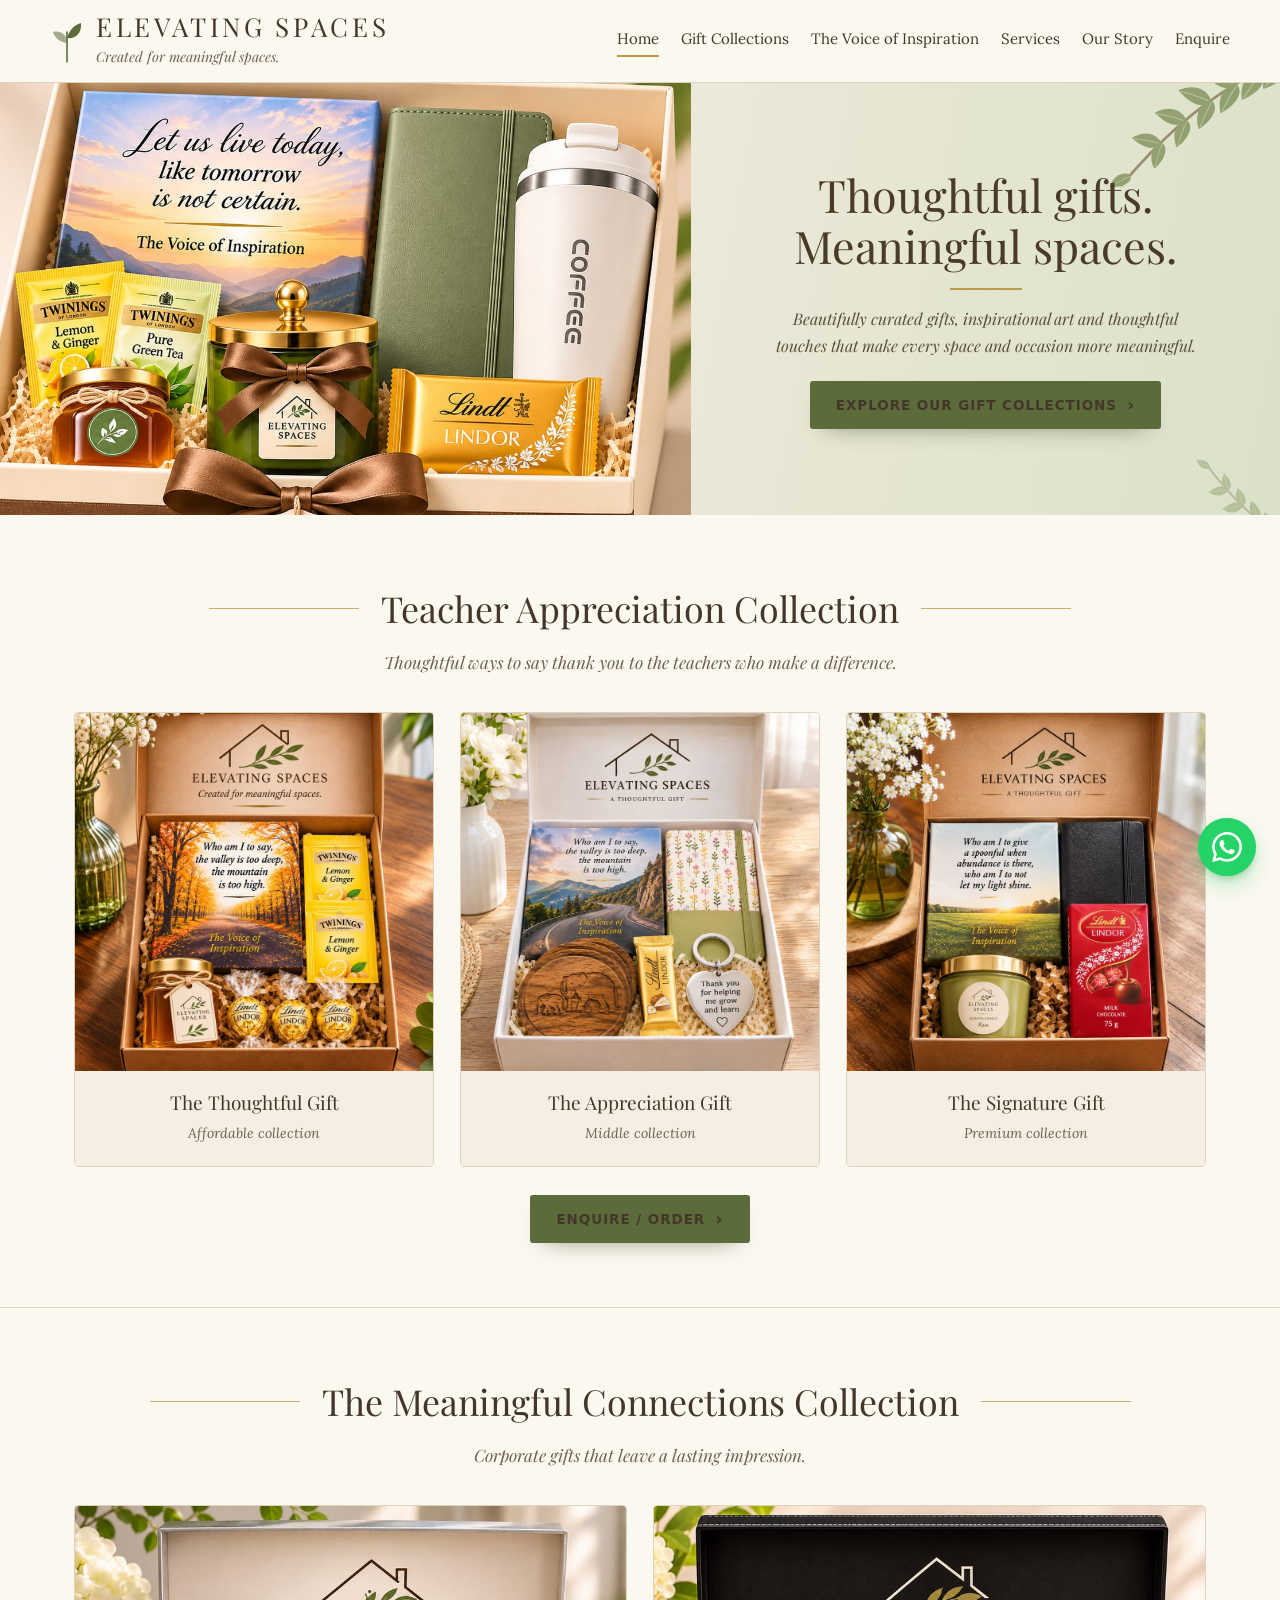
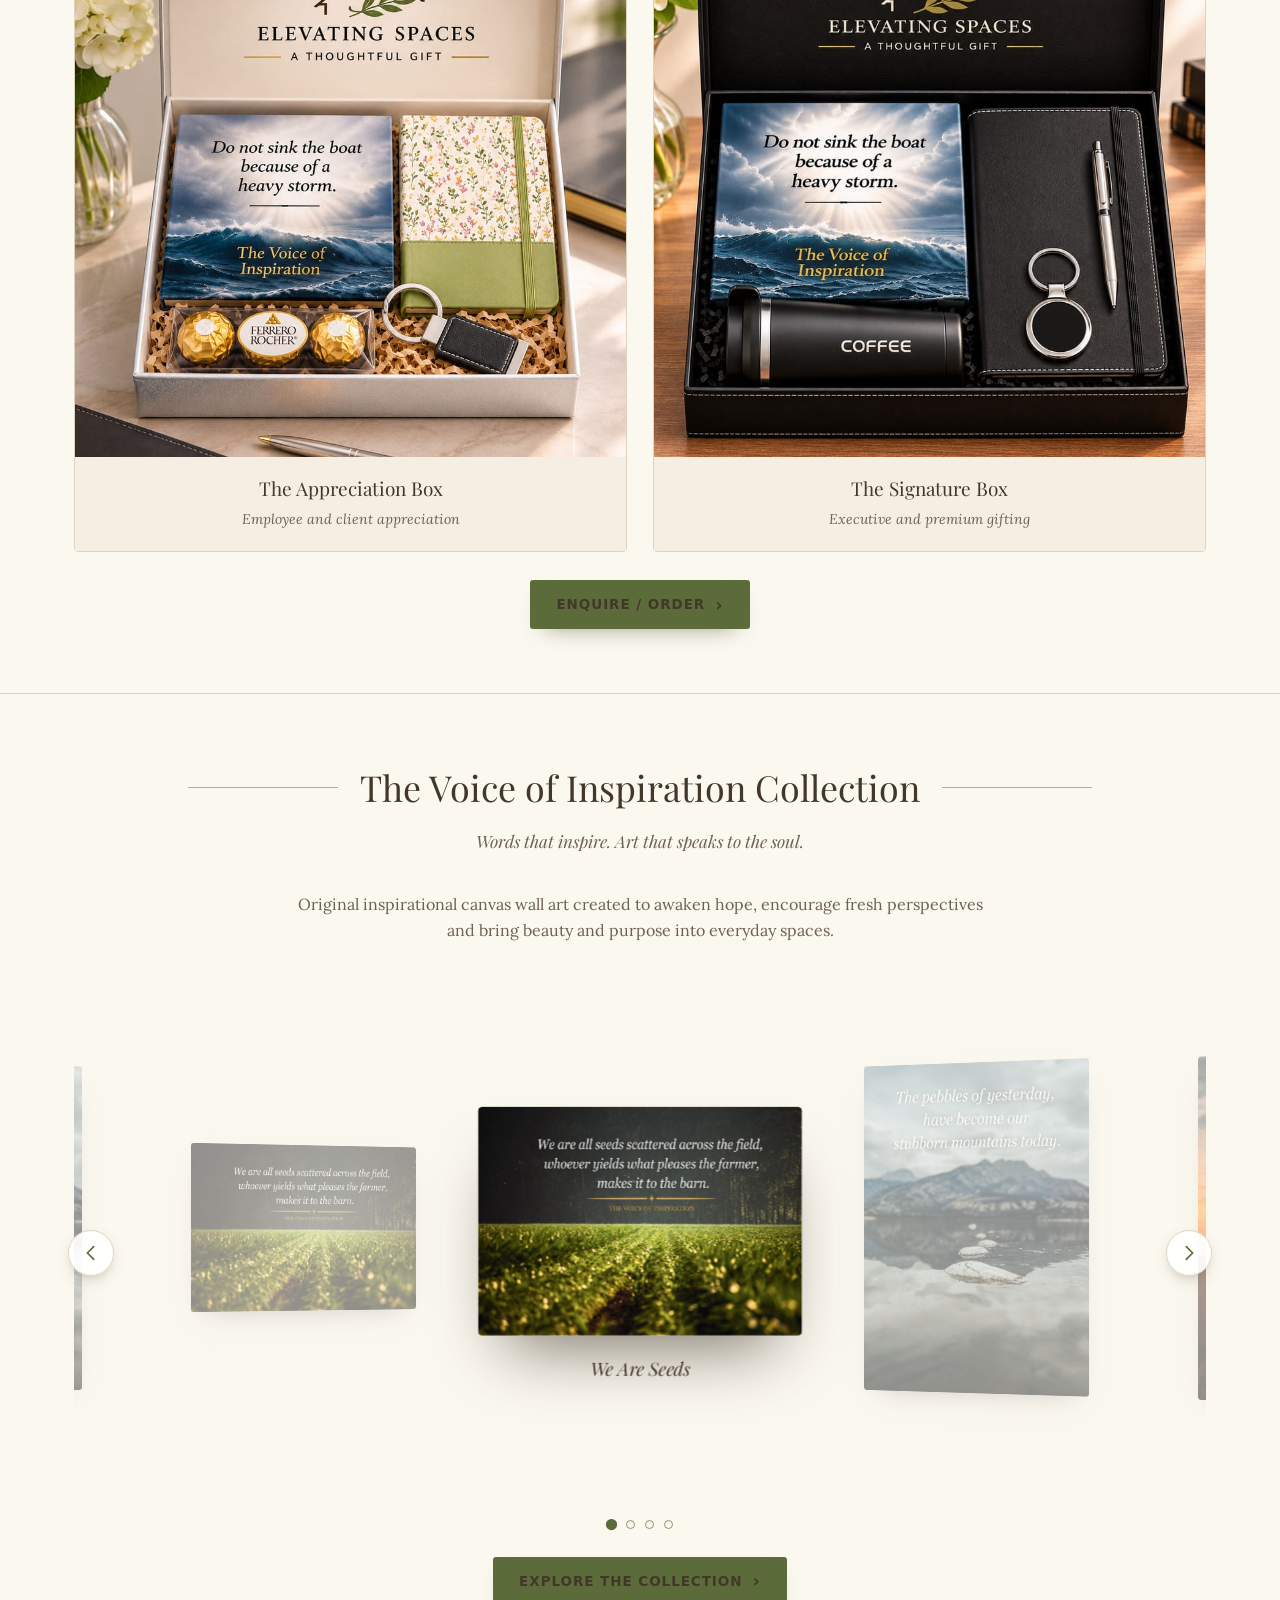
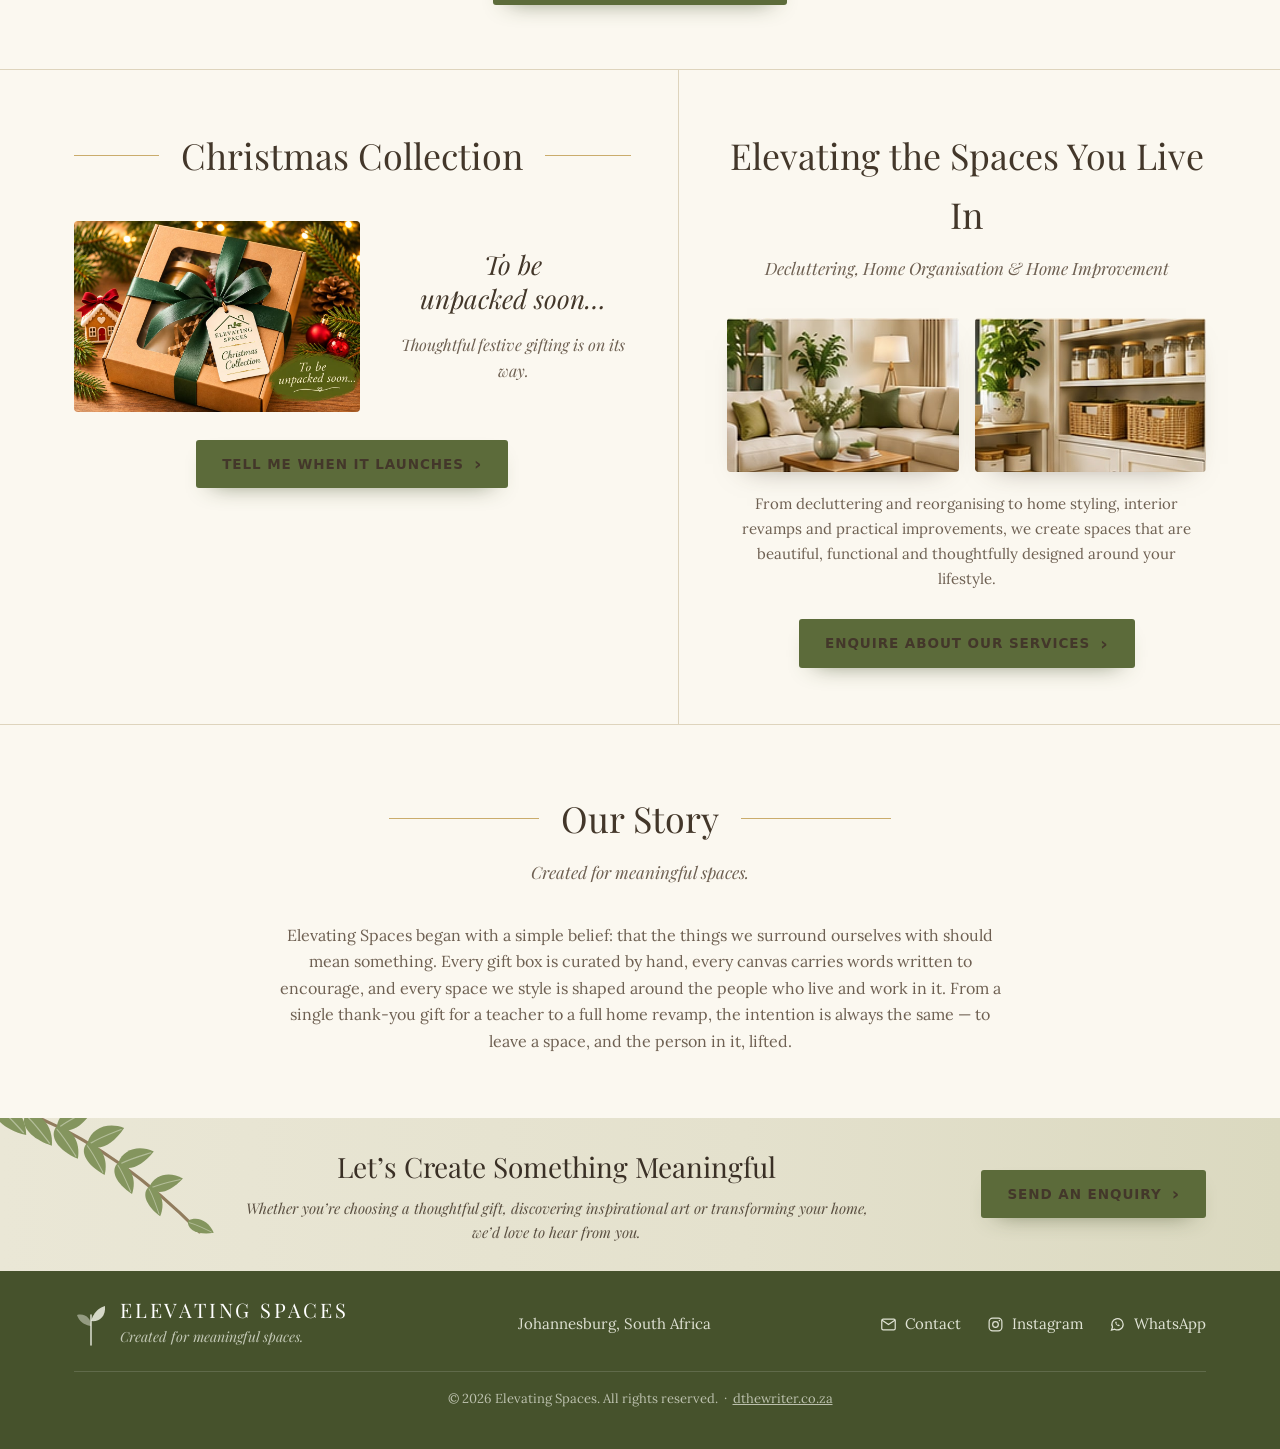
==== commit 327b3789: "Rebuild the Elevating Spaces banner and closing band from the new cues The banner is now wide and sh" ====
--- a/elevating-spaces.html
+++ b/elevating-spaces.html
@@ -14,11 +14,41 @@
 <link rel="preconnect" href="https://fonts.gstatic.com" crossorigin>
 <link href="https://fonts.googleapis.com/css2?family=Playfair+Display:ital,wght@0,400;0,500;1,400&family=Lora:ital,wght@0,400;0,500;1,400&display=swap" rel="stylesheet">
 <link rel="stylesheet" href="assets/css/elevating-spaces.css">
+<link rel="stylesheet" href="assets/css/whatsapp-float.css">
 </head>
 
 <body class="es-page">
 
 <a class="es-skip" href="#main">Skip to content</a>
+
+<!-- Botanical branch, drawn once here and placed with <use> wherever a
+     section needs foliage. One definition keeps every sprig identical. -->
+<svg class="es-sprite" width="0" height="0" aria-hidden="true" focusable="false">
+  <defs>
+    <g id="es-leaf">
+      <path d="M0 0C6 -13 22 -16 36 -8 22 7 6 11 0 0Z" fill="currentColor"/>
+      <path d="M3 1C13 -3 24 -5 33 -7" fill="none" stroke="#fdfcf6"
+            stroke-opacity=".4" stroke-width="1.1" stroke-linecap="round"/>
+    </g>
+  </defs>
+  <symbol id="es-branch" viewBox="0 0 212 118">
+    <path d="M4 14C60 20 120 44 186 96" fill="none" stroke="#8d7757"
+          stroke-width="2.4" stroke-linecap="round"/>
+      <use href="#es-leaf" transform="translate(17.5 15.8) rotate(-31.0) scale(1.00)"/>
+      <use href="#es-leaf" transform="translate(17.5 15.8) rotate(53.0) scale(0.92)"/>
+      <use href="#es-leaf" transform="translate(41.6 20.7) rotate(-26.0) scale(0.94)"/>
+      <use href="#es-leaf" transform="translate(41.6 20.7) rotate(58.0) scale(0.87)"/>
+      <use href="#es-leaf" transform="translate(66.1 27.9) rotate(-21.1) scale(0.89)"/>
+      <use href="#es-leaf" transform="translate(66.1 27.9) rotate(62.9) scale(0.82)"/>
+      <use href="#es-leaf" transform="translate(91.3 37.8) rotate(-16.3) scale(0.83)"/>
+      <use href="#es-leaf" transform="translate(91.3 37.8) rotate(67.7) scale(0.77)"/>
+      <use href="#es-leaf" transform="translate(117.0 50.3) rotate(-11.9) scale(0.78)"/>
+      <use href="#es-leaf" transform="translate(117.0 50.3) rotate(72.1) scale(0.72)"/>
+      <use href="#es-leaf" transform="translate(143.3 65.6) rotate(-7.7) scale(0.72)"/>
+      <use href="#es-leaf" transform="translate(143.3 65.6) rotate(76.3) scale(0.67)"/>
+      <use href="#es-leaf" transform="translate(176.1 88.4) rotate(31.0) scale(0.6)"/>
+  </symbol>
+</svg>
 
 <!-- ============ header ============ -->
 <header class="es-header">
@@ -62,12 +92,10 @@
       </figure>
     </div>
 
+    <svg class="es-foliage es-foliage-top" aria-hidden="true"><use href="#es-branch"/></svg>
+    <svg class="es-foliage es-foliage-edge" aria-hidden="true"><use href="#es-branch"/></svg>
+
     <div class="es-hero-body">
-      <svg class="es-hero-leaf" viewBox="0 0 120 120" fill="none" aria-hidden="true">
-        <path d="M60 118V36" stroke="currentColor" stroke-width="3"/>
-        <path d="M60 70S20 66 8 32c30-8 52 14 52 38Z" fill="currentColor"/>
-        <path d="M60 56S72 14 112 4c4 40-22 58-52 52Z" fill="currentColor"/>
-      </svg>
       <h1>Thoughtful gifts.<br>Meaningful spaces.</h1>
       <hr class="es-hero-rule">
       <p>Beautifully curated gifts, inspirational art and thoughtful touches that make every space and occasion more meaningful.</p>
@@ -299,13 +327,9 @@
 
   <!-- ============ closing band ============ -->
   <section class="es-band" id="enquire">
-    <svg class="es-band-leaf" viewBox="0 0 120 120" fill="none" aria-hidden="true">
-      <path d="M60 118V36" stroke="currentColor" stroke-width="3"/>
-      <path d="M60 70S20 66 8 32c30-8 52 14 52 38Z" fill="currentColor"/>
-      <path d="M60 56S72 14 112 4c4 40-22 58-52 52Z" fill="currentColor"/>
-    </svg>
+    <svg class="es-foliage es-foliage-band" aria-hidden="true"><use href="#es-branch"/></svg>
     <div class="es-wrap es-band-inner">
-      <div>
+      <div class="es-band-copy">
         <h2>Let&rsquo;s Create Something Meaningful</h2>
         <p>Whether you&rsquo;re choosing a thoughtful gift, discovering inspirational art or transforming your home, we&rsquo;d love to hear from you.</p>
       </div>
@@ -366,10 +390,10 @@
 </footer>
 
 <!-- ============ floating WhatsApp ============ -->
-<a class="es-wa" href="https://wa.me/27671820542?text=Hi%20Elevating%20Spaces%2C%20I%27d%20like%20to%20enquire%20about%20your%20collections."
+<a class="wa-float" href="https://wa.me/27671820542?text=Hi%20Elevating%20Spaces%2C%20I%27d%20like%20to%20enquire%20about%20your%20collections."
    target="_blank" rel="noopener" aria-label="Chat with Elevating Spaces on WhatsApp">
-  <span class="es-wa-label" aria-hidden="true">Chat with us</span>
-  <span class="es-wa-dot">
+  <span class="wa-float-label" aria-hidden="true">Chat with us</span>
+  <span class="wa-float-dot">
     <svg viewBox="0 0 24 24" fill="currentColor" aria-hidden="true" focusable="false">
       <path d="M17.472 14.382c-.297-.149-1.758-.867-2.03-.967-.273-.099-.471-.148-.67.15-.197.297-.767.966-.94 1.164-.173.199-.347.223-.644.075-.297-.15-1.255-.463-2.39-1.475-.883-.788-1.48-1.761-1.653-2.059-.173-.297-.018-.458.13-.606.134-.133.297-.347.446-.52.149-.174.198-.298.298-.497.099-.198.05-.371-.025-.52-.075-.149-.669-1.612-.916-2.207-.242-.579-.487-.5-.669-.51a12.8 12.8 0 0 0-.57-.01c-.198 0-.52.074-.792.372-.272.297-1.04 1.016-1.04 2.479 0 1.462 1.065 2.875 1.213 3.074.149.198 2.096 3.2 5.077 4.487.709.306 1.262.489 1.694.625.712.227 1.36.195 1.871.118.571-.085 1.758-.719 2.006-1.413.248-.694.248-1.289.173-1.413-.074-.124-.272-.198-.57-.347m-5.421 7.403h-.004a9.87 9.87 0 0 1-5.031-1.378l-.361-.214-3.741.982.998-3.648-.235-.374a9.86 9.86 0 0 1-1.51-5.26c.001-5.45 4.436-9.884 9.888-9.884a9.82 9.82 0 0 1 6.988 2.896 9.825 9.825 0 0 1 2.892 6.994c-.003 5.45-4.437 9.885-9.885 9.885m8.413-18.297A11.815 11.815 0 0 0 12.05 0C5.495 0 .16 5.335.157 11.892c0 2.096.547 4.142 1.588 5.945L.057 24l6.305-1.654a11.882 11.882 0 0 0 5.683 1.448h.005c6.554 0 11.89-5.335 11.893-11.893a11.821 11.821 0 0 0-3.48-8.413Z"/>
     </svg>
--- a/assets/css/elevating-spaces.css
+++ b/assets/css/elevating-spaces.css
@@ -16,6 +16,7 @@
   --es-shadow:     0 18px 40px -24px rgba(67, 55, 42, .45);
   --es-serif:      "Playfair Display", Georgia, serif;
   --es-body:       "Lora", Georgia, serif;
+  --es-sans:       "Segoe UI", system-ui, -apple-system, "Helvetica Neue", Arial, sans-serif;
 }
 
 *, *::before, *::after { box-sizing: border-box; }
@@ -101,9 +102,9 @@
 .es-btn {
   display: inline-flex; align-items: center; gap: 10px;
   background: var(--es-olive); color: #fff; text-decoration: none;
-  font-family: var(--es-body); font-size: 14px;
-  letter-spacing: .1em; text-transform: uppercase;
-  padding: 14px 28px; border-radius: 3px;
+  font-family: var(--es-sans); font-size: 13.5px; font-weight: 600;
+  letter-spacing: .07em; text-transform: uppercase;
+  padding: 13px 26px; border-radius: 3px;
   transition: background .2s ease, transform .2s ease, box-shadow .2s ease;
   box-shadow: 0 10px 24px -16px rgba(70, 82, 44, .9);
 }
@@ -117,37 +118,52 @@
 
 /* ---------- hero ---------- */
 
+/* A wide, shallow banner: the photograph runs to the left edge and the
+   copy sits on a cream-to-sage wash, as in the supplied design cue. */
 .es-hero {
-  display: grid; grid-template-columns: 1fr 1fr;
+  display: grid; grid-template-columns: 1.08fr .92fr;
   align-items: stretch;
-  background: linear-gradient(120deg, var(--es-cream-2) 0%, #eef0e2 55%, #e6ebd7 100%);
+  background: linear-gradient(100deg, #f2eee2 0%, #ece9d9 50%, #dbe1c8 100%);
   position: relative; overflow: hidden;
 }
-.es-hero-media { min-height: 420px; }
+.es-hero-media { min-height: 300px; }
 .es-hero-media .es-photo { height: 100%; border-radius: 0; }
 .es-hero-body {
   display: flex; flex-direction: column; justify-content: center;
-  padding: 72px 64px; text-align: center; position: relative; z-index: 2;
+  padding: 40px 48px; text-align: center; position: relative; z-index: 2;
 }
 .es-hero h1 {
   font-family: var(--es-serif); font-weight: 400;
-  font-size: clamp(34px, 4.2vw, 52px); line-height: 1.15;
-  color: #5a4a33; margin: 0;
+  font-size: clamp(30px, 3.5vw, 46px); line-height: 1.16;
+  color: #4a3a28; margin: 0;
 }
 .es-hero-rule {
-  width: 92px; height: 2px; background: var(--es-gold);
-  margin: 22px auto; border: 0;
+  width: 72px; height: 2px; background: var(--es-gold);
+  margin: 16px auto; border: 0;
 }
 .es-hero p {
   font-family: var(--es-serif); font-style: italic;
-  font-size: clamp(16px, 1.4vw, 19px); color: #5f5341;
-  margin: 0 auto 30px; max-width: 30em;
+  font-size: clamp(15px, 1.25vw, 18px); color: #5a4e3d;
+  margin: 0 auto 22px; max-width: 27em;
 }
 .es-hero .es-btn { align-self: center; }
-.es-hero-leaf {
-  position: absolute; right: -40px; top: -30px;
-  width: 220px; opacity: .22; color: var(--es-olive-soft);
-  pointer-events: none; z-index: 1;
+
+/* ---------- foliage ---------- */
+
+/* Every sprig is the same <symbol>, placed and turned by these rules.
+   They sit behind the copy (z-index 1) and never take pointer events. */
+.es-sprite { position: absolute; }
+.es-foliage {
+  position: absolute; z-index: 1; pointer-events: none;
+  color: #7f9158; overflow: visible;
+}
+.es-foliage-top {
+  top: -22px; right: -38px; width: 236px; height: 131px;
+  transform: scaleX(-1) rotate(12deg); opacity: .8;
+}
+.es-foliage-edge {
+  bottom: -30px; right: -48px; width: 152px; height: 85px;
+  transform: rotate(196deg); opacity: .42;
 }
 
 /* ---------- section furniture ---------- */
@@ -340,25 +356,32 @@
 
 /* ---------- closing band ---------- */
 
+/* A slim cream strip: branch at the left, copy centred in the space that
+   is left once the button has taken the right-hand end. */
 .es-band {
-  background: linear-gradient(100deg, #e9ecdb 0%, #dfe6cd 100%);
-  padding: 44px 0; position: relative; overflow: hidden;
+  background: linear-gradient(90deg, #eae7d6 0%, #e4e1cd 58%, #dbd9c0 100%);
+  padding: 26px 0; position: relative; overflow: hidden;
 }
 .es-band-inner {
-  display: flex; align-items: center; justify-content: space-between;
-  gap: 40px; position: relative; z-index: 2;
-}
+  display: flex; align-items: center; gap: 32px;
+  position: relative; z-index: 2;
+}
+/* The left padding offsets the button so the copy reads as centred on the
+   band rather than on the space the button leaves. */
+.es-band-copy { flex: 1 1 auto; min-width: 0; text-align: center; padding-left: 90px; }
 .es-band h2 {
-  font-family: var(--es-serif); font-weight: 400; font-size: clamp(24px, 2.6vw, 32px);
-  margin: 0 0 8px; color: var(--es-ink);
+  font-family: var(--es-serif); font-weight: 400; font-size: clamp(21px, 2.2vw, 28px);
+  margin: 0 0 6px; color: #3a3026;
 }
 .es-band p {
-  font-family: var(--es-serif); font-style: italic; margin: 0;
-  color: var(--es-ink-soft); max-width: 46em;
-}
-.es-band-leaf {
-  position: absolute; left: -30px; top: -20px; width: 180px;
-  opacity: .25; color: var(--es-olive-soft); z-index: 1;
+  font-family: var(--es-serif); font-style: italic; margin: 0 auto;
+  font-size: clamp(14px, 1.15vw, 16px);
+  color: #5b5042; max-width: 44em;
+}
+.es-band .es-btn { flex: 0 0 auto; }
+.es-foliage-band {
+  top: -22px; left: -34px; width: 274px; height: 152px;
+  transform: rotate(7deg); opacity: .95;
 }
 
 /* ---------- footer ---------- */
@@ -395,12 +418,19 @@
   .es-canvas { width: 260px; }
   .es-car-track { gap: 24px; }
   .es-hero { grid-template-columns: 1fr; }
-  .es-hero-media { min-height: 300px; }
-  .es-hero-body { padding: 48px 28px; }
+  .es-hero-media { min-height: 280px; }
+  .es-hero-body { padding: 44px 28px; }
+  /* Stacked, the top sprig would land over the photograph, so the only
+     foliage left is the one at the foot of the copy. */
+  .es-foliage-top { display: none; }
+  .es-foliage-edge { width: 132px; height: 74px; right: -34px; bottom: -22px; opacity: .4; }
   .es-split { grid-template-columns: 1fr; }
   .es-split > :first-child { padding-right: 0; border-right: 0; border-bottom: 1px solid var(--es-rule); }
   .es-split > :last-child { padding-left: 0; }
-  .es-band-inner { flex-direction: column; text-align: center; }
+  .es-band { padding: 34px 0; }
+  .es-band-inner { flex-direction: column; text-align: center; gap: 22px; }
+  .es-band-copy { padding-left: 0; }
+  .es-foliage-band { width: 164px; height: 91px; left: -72px; top: -34px; opacity: .45; }
 }
 
 @media (max-width: 860px) {
@@ -448,84 +478,3 @@
   .es-card:hover, .es-btn:hover { transform: none; }
   .es-car-track, .es-canvas { transition: none; }
 }
-
-/* ---------- floating WhatsApp ---------- */
-
-.es-wa {
-  position: fixed; right: 24px; bottom: 24px; z-index: 80;
-  display: flex; align-items: center; gap: 10px;
-  text-decoration: none;
-}
-
-.es-wa-dot {
-  position: relative;
-  flex: none;
-  width: 58px; height: 58px;
-  display: grid; place-items: center;
-  background: #25d366; color: #fff;
-  border-radius: 50%;
-  box-shadow: 0 10px 26px -8px rgba(37, 211, 102, .65),
-              0 4px 10px -4px rgba(0, 0, 0, .3);
-  transition: transform .25s ease, box-shadow .25s ease, background .2s ease;
-}
-.es-wa-dot svg { width: 30px; height: 30px; }
-
-.es-wa-label {
-  order: -1;                       /* sits to the left of the circle */
-  white-space: nowrap;
-  background: var(--es-card); color: var(--es-ink);
-  font-family: var(--es-body); font-size: 14px;
-  padding: 9px 14px; border-radius: 999px;
-  border: 1px solid var(--es-rule);
-  box-shadow: 0 8px 20px -12px rgba(67, 55, 42, .6);
-  opacity: 0; transform: translateX(8px);
-  transition: opacity .25s ease, transform .25s ease;
-  pointer-events: none;
-}
-
-.es-wa:hover .es-wa-dot,
-.es-wa:focus-visible .es-wa-dot {
-  background: #1ebe5a;
-  transform: translateY(-3px) scale(1.05);
-  box-shadow: 0 16px 32px -10px rgba(37, 211, 102, .7),
-              0 6px 14px -6px rgba(0, 0, 0, .35);
-}
-.es-wa:hover .es-wa-label,
-.es-wa:focus-visible .es-wa-label {
-  opacity: 1; transform: translateX(0);
-}
-
-.es-wa:focus-visible {
-  outline: 2px solid var(--es-olive);
-  outline-offset: 4px;
-  border-radius: 999px;
-}
-
-/* A single quiet pulse ring, so the button is noticed without nagging. */
-.es-wa-dot::after {
-  content: "";
-  position: absolute;
-  width: 58px; height: 58px; border-radius: 50%;
-  border: 2px solid rgba(37, 211, 102, .55);
-  animation: es-wa-pulse 2.6s ease-out 3;
-  pointer-events: none;
-}
-@keyframes es-wa-pulse {
-  0%   { transform: scale(1);    opacity: .7; }
-  70%  { transform: scale(1.55); opacity: 0; }
-  100% { transform: scale(1.55); opacity: 0; }
-}
-
-@media (max-width: 767px) {
-  .es-wa { right: 16px; bottom: 16px; }
-  .es-wa-dot { width: 52px; height: 52px; }
-  .es-wa-dot svg { width: 27px; height: 27px; }
-  .es-wa-dot::after { width: 52px; height: 52px; }
-  .es-wa-label { display: none; }   /* no hover on touch, so no tooltip */
-}
-
-@media (prefers-reduced-motion: reduce) {
-  .es-wa-dot, .es-wa-label { transition: none; }
-  .es-wa:hover .es-wa-dot { transform: none; }
-  .es-wa-dot::after { animation: none; display: none; }
-}
--- a/assets/css/whatsapp-float.css
+++ b/assets/css/whatsapp-float.css
@@ -0,0 +1,92 @@
+/* Floating WhatsApp button.
+ *
+ * Shared by index.html and elevating-spaces.html, so it carries no
+ * dependency on either page's variables or fonts. The number lives in the
+ * href on each page, not here.
+ *
+ * z-index 900 is deliberate: above the theme's side rail (10) and the
+ * Elevating Spaces sticky header (50), but below the contact modal (999)
+ * so the modal still covers it.
+ */
+
+.wa-float {
+  position: fixed; right: 24px; bottom: 24px; z-index: 900;
+  display: flex; align-items: center; gap: 10px;
+  text-decoration: none;
+  -webkit-tap-highlight-color: transparent;
+}
+
+.wa-float-dot {
+  position: relative;
+  flex: none;
+  width: 58px; height: 58px;
+  display: grid; place-items: center;
+  background: #25d366; color: #fff;
+  border-radius: 50%;
+  box-shadow: 0 10px 26px -8px rgba(37, 211, 102, .65),
+              0 4px 10px -4px rgba(0, 0, 0, .3);
+  transition: transform .25s ease, box-shadow .25s ease, background .2s ease;
+}
+.wa-float-dot svg { width: 30px; height: 30px; display: block; }
+
+.wa-float-label {
+  order: -1;                       /* sits to the left of the circle */
+  white-space: nowrap;
+  background: #fff; color: #2c2c2c;
+  font-family: Georgia, "Times New Roman", serif;
+  font-size: 14px; line-height: 1.2;
+  padding: 9px 14px; border-radius: 999px;
+  border: 1px solid rgba(0, 0, 0, .08);
+  box-shadow: 0 8px 20px -12px rgba(0, 0, 0, .5);
+  opacity: 0; transform: translateX(8px);
+  transition: opacity .25s ease, transform .25s ease;
+  pointer-events: none;
+}
+
+.wa-float:hover .wa-float-dot,
+.wa-float:focus-visible .wa-float-dot {
+  background: #1ebe5a;
+  transform: translateY(-3px) scale(1.05);
+  box-shadow: 0 16px 32px -10px rgba(37, 211, 102, .7),
+              0 6px 14px -6px rgba(0, 0, 0, .35);
+}
+.wa-float:hover .wa-float-label,
+.wa-float:focus-visible .wa-float-label {
+  opacity: 1; transform: translateX(0);
+}
+
+.wa-float:focus-visible {
+  outline: 2px solid #25d366;
+  outline-offset: 4px;
+  border-radius: 999px;
+}
+
+/* A quiet pulse that runs three times and then stops, rather than
+   animating for as long as the page is open. */
+.wa-float-dot::after {
+  content: "";
+  position: absolute;
+  width: 58px; height: 58px; border-radius: 50%;
+  border: 2px solid rgba(37, 211, 102, .55);
+  animation: wa-float-pulse 2.6s ease-out 3;
+  pointer-events: none;
+}
+@keyframes wa-float-pulse {
+  0%   { transform: scale(1);    opacity: .7; }
+  70%  { transform: scale(1.55); opacity: 0; }
+  100% { transform: scale(1.55); opacity: 0; }
+}
+
+@media (max-width: 767px) {
+  .wa-float { right: 16px; bottom: 16px; }
+  .wa-float-dot { width: 52px; height: 52px; }
+  .wa-float-dot svg { width: 27px; height: 27px; }
+  .wa-float-dot::after { width: 52px; height: 52px; }
+  .wa-float-label { display: none; }   /* no hover on touch, so no tooltip */
+}
+
+@media (prefers-reduced-motion: reduce) {
+  .wa-float-dot, .wa-float-label { transition: none; }
+  .wa-float:hover .wa-float-dot { transform: none; }
+  .wa-float-dot::after { animation: none; display: none; }
+}
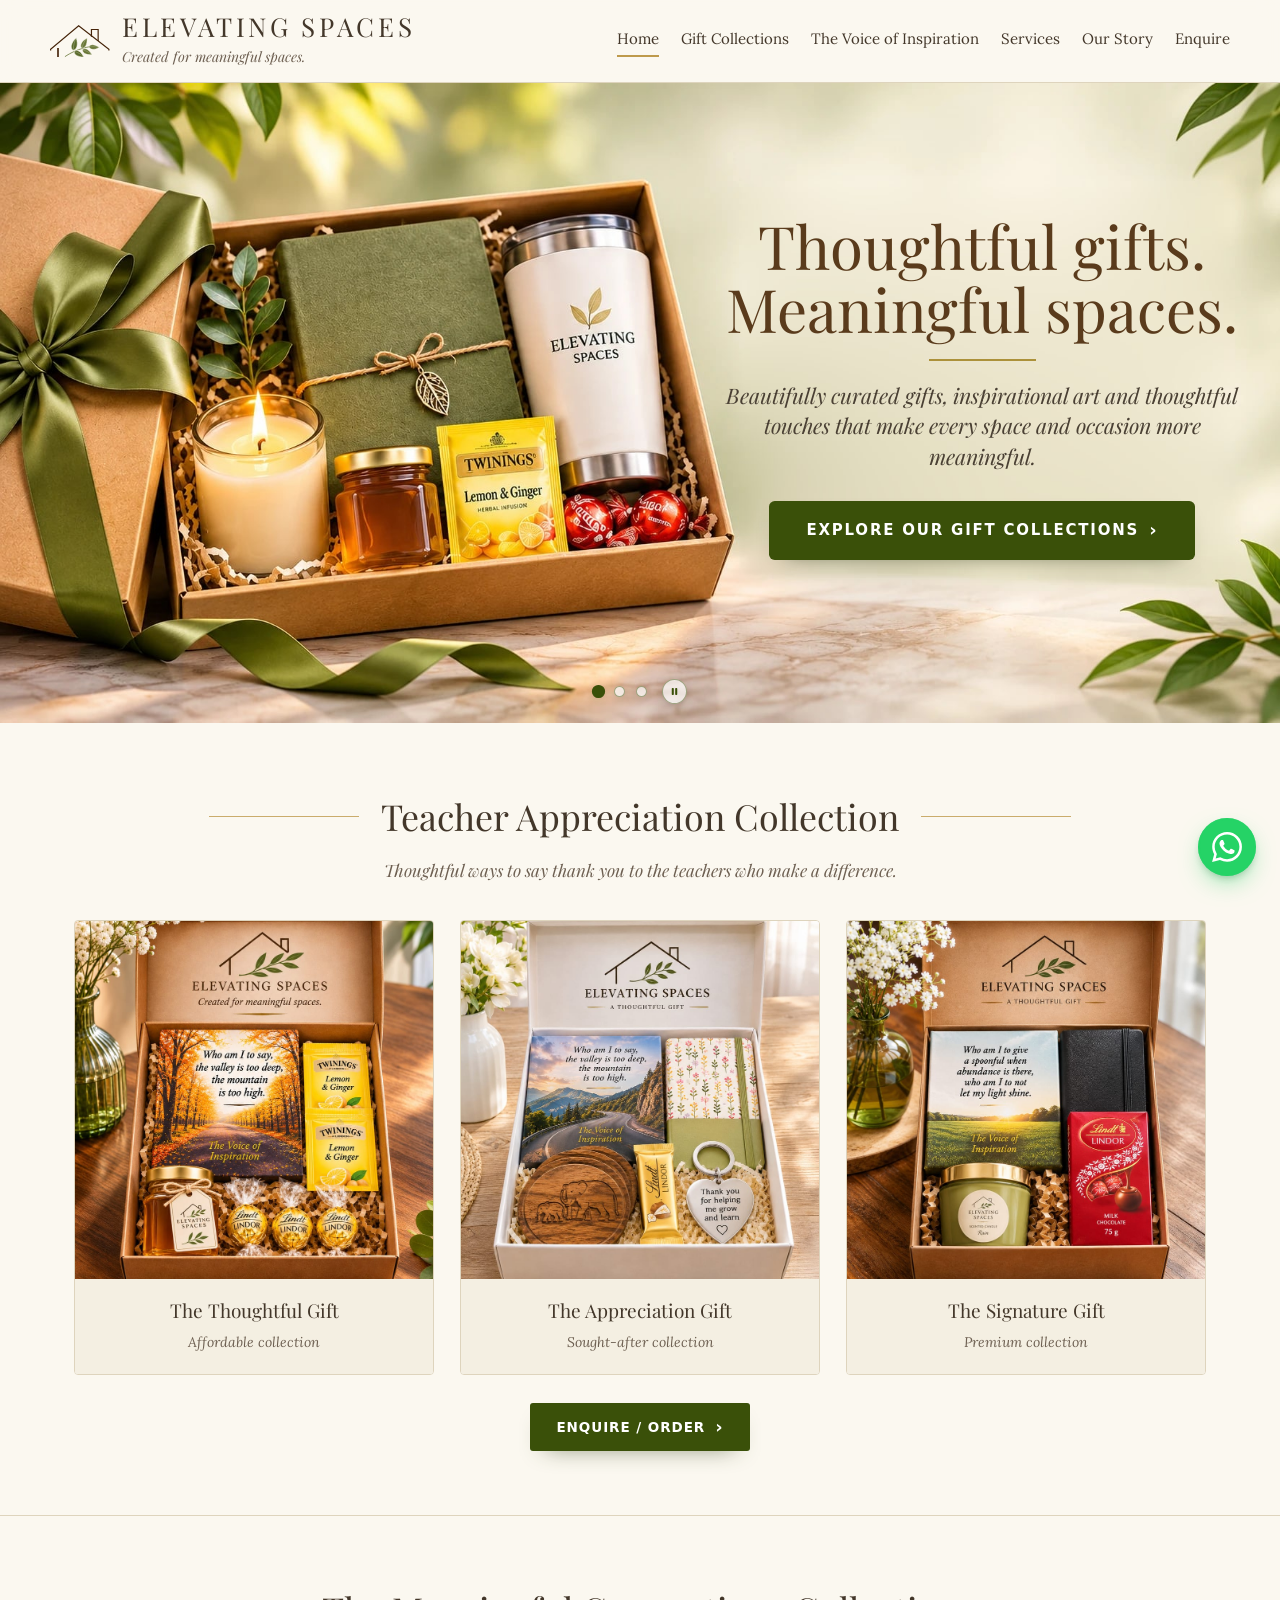
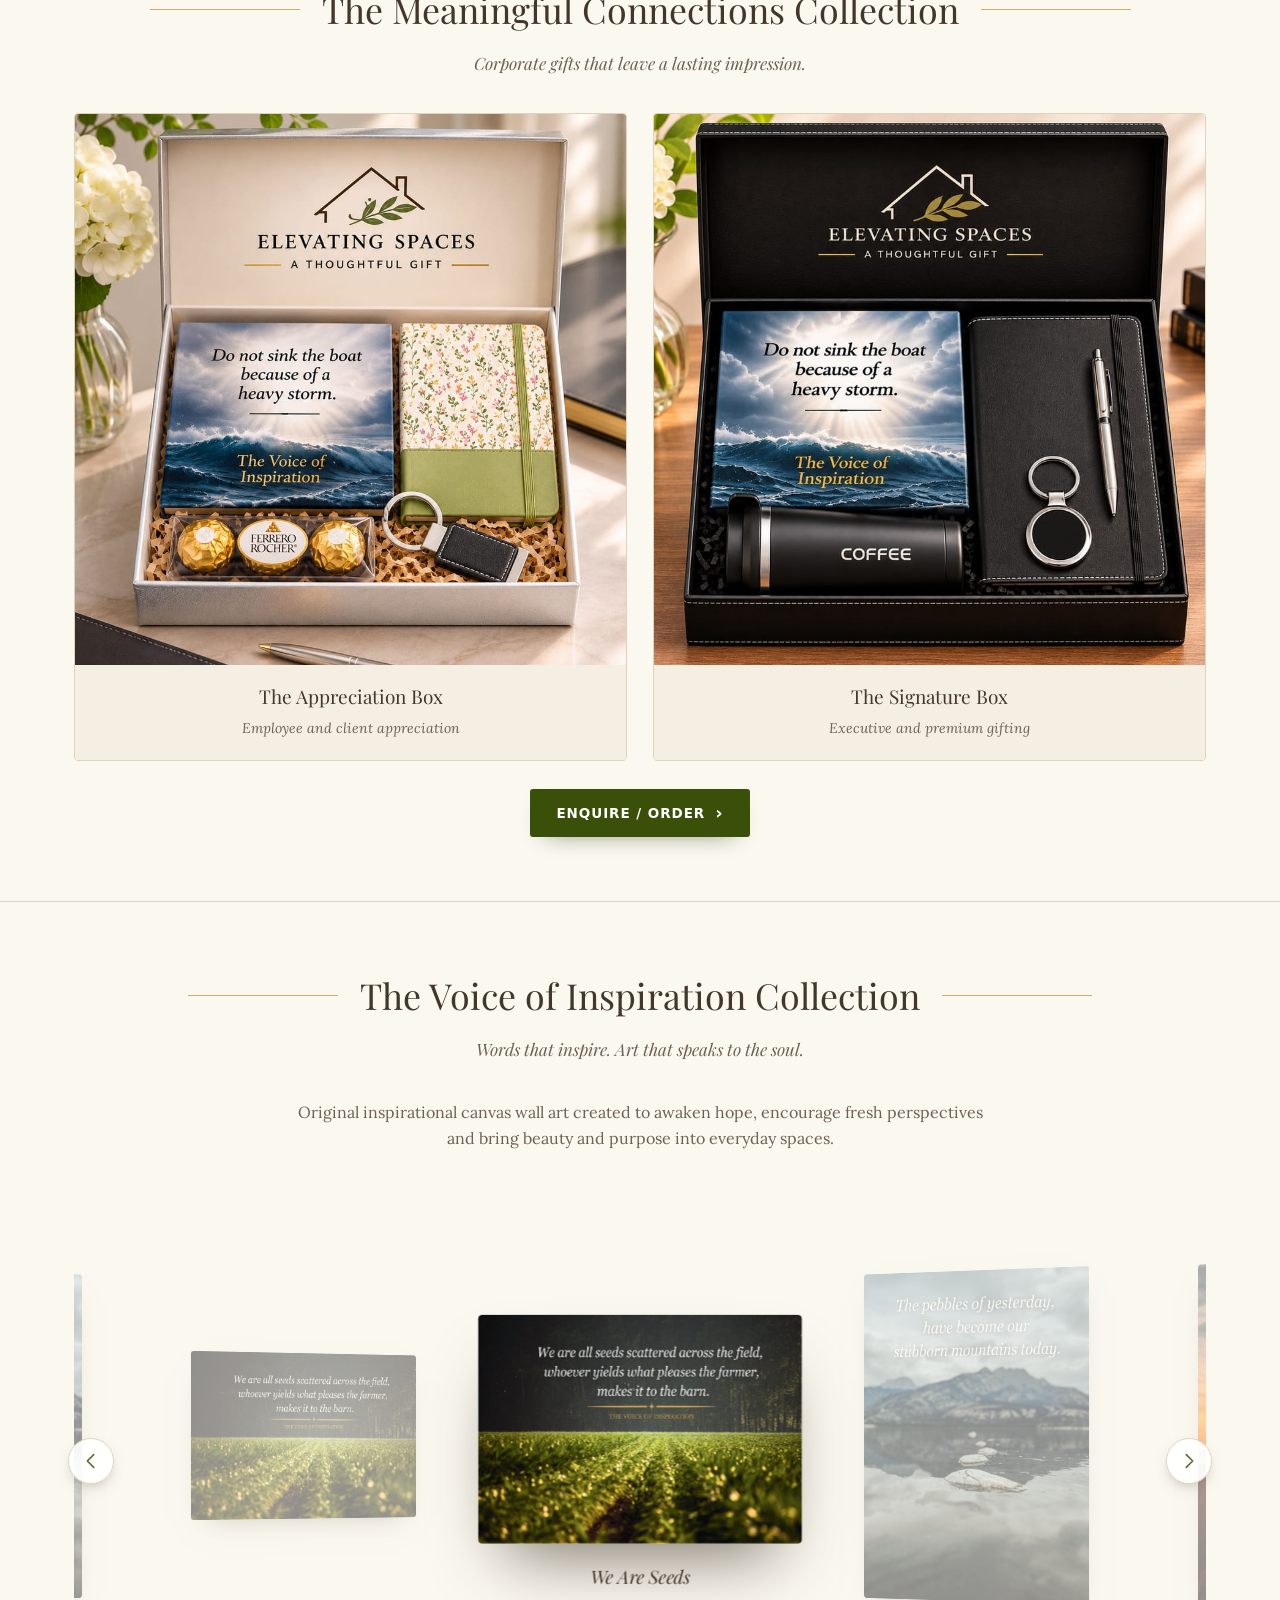
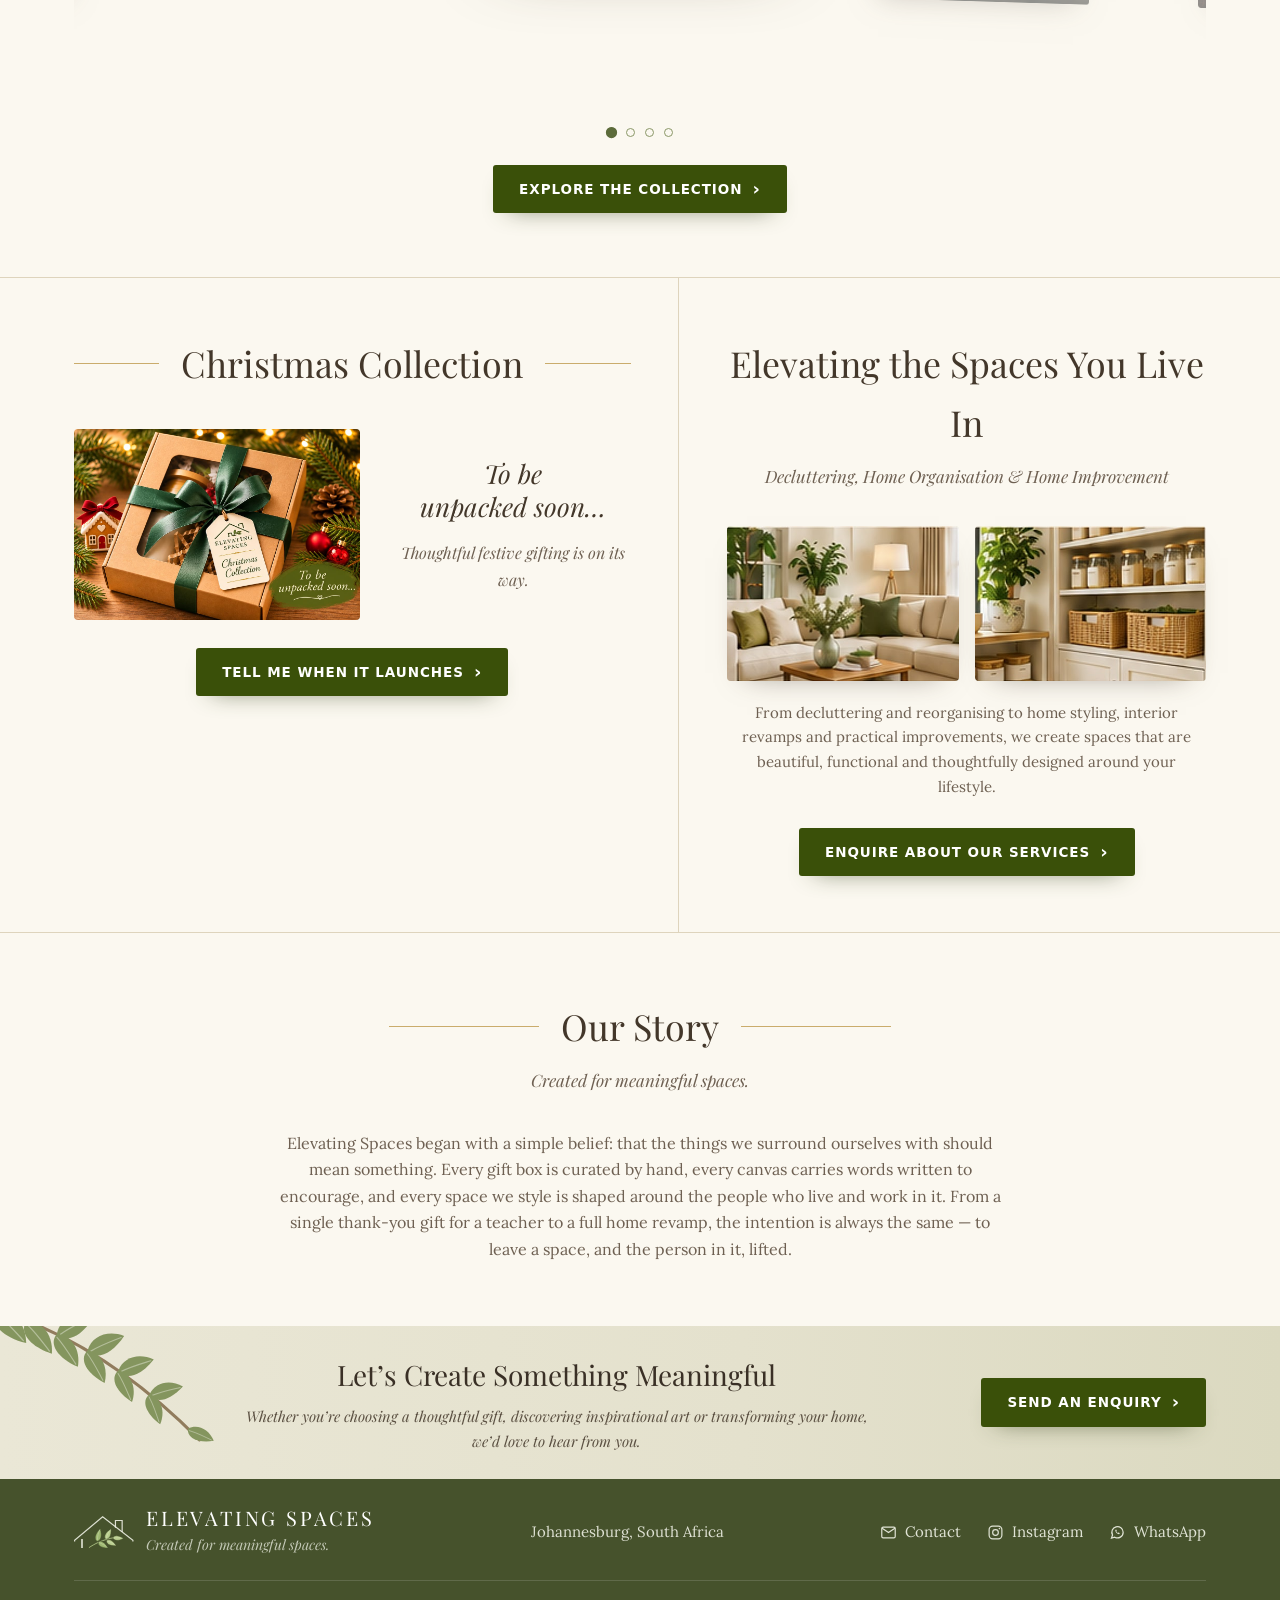
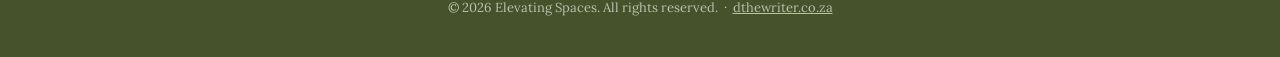
==== commit b0c5f1d1: "Turn the Elevating Spaces hero into a three-banner carousel The three supplied artworks each arrived" ====
--- a/elevating-spaces.html
+++ b/elevating-spaces.html
@@ -12,7 +12,7 @@
 <meta property="og:url" content="https://www.dthewriter.co.za/elevating-spaces.html">
 <link rel="preconnect" href="https://fonts.googleapis.com">
 <link rel="preconnect" href="https://fonts.gstatic.com" crossorigin>
-<link href="https://fonts.googleapis.com/css2?family=Playfair+Display:ital,wght@0,400;0,500;1,400&family=Lora:ital,wght@0,400;0,500;1,400&display=swap" rel="stylesheet">
+<link href="https://fonts.googleapis.com/css2?family=Playfair+Display:ital,wght@0,400;0,500;0,600;1,400&family=Lora:ital,wght@0,400;0,500;1,400&display=swap" rel="stylesheet">
 <link rel="stylesheet" href="assets/css/elevating-spaces.css">
 <link rel="stylesheet" href="assets/css/whatsapp-float.css">
 </head>
@@ -25,6 +25,16 @@
      section needs foliage. One definition keeps every sprig identical. -->
 <svg class="es-sprite" width="0" height="0" aria-hidden="true" focusable="false">
   <defs>
+    <!-- One blade of the olive branch inside the house mark. -->
+    <g id="es-logo-leaf">
+      <path d="M0 0C2.2 -6.1 11 -7.8 24 0 11 7.8 2.2 6.1 0 0Z"
+            stroke="var(--es-logo-halo, #fbf8f0)" stroke-width=".9"/>
+      <path d="M2 0C8.5 -1.3 15.5 -1.8 22 -.5" fill="none" stroke="#f4f6ea"
+            stroke-opacity=".5" stroke-width=".9" stroke-linecap="round"/>
+    </g>
+    <!-- Carousel pause / play, swapped by the script. -->
+    <g id="es-icon-pause" fill="currentColor"><rect x="4" y="3" width="3" height="10" rx="1"/><rect x="9" y="3" width="3" height="10" rx="1"/></g>
+    <g id="es-icon-play" fill="currentColor"><path d="M5 3.2 13 8l-8 4.8Z"/></g>
     <g id="es-leaf">
       <path d="M0 0C6 -13 22 -16 36 -8 22 7 6 11 0 0Z" fill="currentColor"/>
       <path d="M3 1C13 -3 24 -5 33 -7" fill="none" stroke="#fdfcf6"
@@ -55,10 +65,24 @@
   <div class="es-wrap es-header-inner">
 
     <a class="es-brand" href="#top" aria-label="Elevating Spaces, home">
-      <svg viewBox="0 0 34 44" fill="none" aria-hidden="true">
-        <path d="M17 43V13" stroke="currentColor" stroke-width="1.6" stroke-linecap="round"/>
-        <path d="M17 24C17 24 6 23 3 13 12 11 17 17 17 24Z" fill="currentColor" opacity=".55"/>
-        <path d="M17 19C17 19 20 7 31 4 32 15 25 20 17 19Z" fill="currentColor"/>
+      <!-- The Elevating Spaces mark: a roof with a chimney, an olive branch
+           beneath it. The frame takes currentColor so the footer can lighten it;
+           the leaves read --es-logo-green. -->
+      <svg class="es-logo" viewBox="0 0 120 70" fill="none" aria-hidden="true">
+        <g stroke="currentColor" stroke-width="2.4" stroke-linejoin="miter">
+          <path d="M1.2 53.2V50.5L57.3 3.4 117.8 50.5v2.7"/>
+          <path d="M82.9 25.6V11h13.4v23"/>
+          <path d="M16 47.9v18" stroke-width="3.3"/>
+        </g>
+        <path d="M30.5 64.9C40 58.5 56 49.5 80.5 45.1" stroke="var(--es-logo-green, #687636)"
+              stroke-width="1.6" stroke-linecap="round"/>
+        <g fill="var(--es-logo-green, #687636)">
+          <use href="#es-logo-leaf" transform="translate(46.1 52.4) rotate(-75.6) scale(1.08)" fill="var(--es-logo-green-dark, #5a6a2b)"/>
+          <use href="#es-logo-leaf" transform="translate(63.4 48.2) rotate(-62.3) scale(.96)"/>
+          <use href="#es-logo-leaf" transform="translate(78 45.7) rotate(3.5) scale(.86)"/>
+          <use href="#es-logo-leaf" transform="translate(48.8 54.3) rotate(31.5) scale(.93)" fill="var(--es-logo-green-dark, #5a6a2b)"/>
+          <use href="#es-logo-leaf" transform="translate(65.2 51.2) rotate(28.8) scale(.9)"/>
+        </g>
       </svg>
       <span>
         <span class="es-brand-name">Elevating Spaces</span>
@@ -85,21 +109,99 @@
 <main id="main">
 
   <!-- ============ hero ============ -->
-  <section class="es-hero" id="top">
-    <div class="es-hero-media">
-      <figure class="es-photo" data-slot="Hero photograph &mdash; an open gift box with candle, journal and tumbler">
-        <img src="assets/images/elevating/hero-gift-box.jpg" alt="An open Elevating Spaces gift box holding a candle, a linen-bound journal, a tumbler and wrapped chocolates.">
-      </figure>
-    </div>
-
-    <svg class="es-foliage es-foliage-top" aria-hidden="true"><use href="#es-branch"/></svg>
-    <svg class="es-foliage es-foliage-edge" aria-hidden="true"><use href="#es-branch"/></svg>
-
-    <div class="es-hero-body">
-      <h1>Thoughtful gifts.<br>Meaningful spaces.</h1>
-      <hr class="es-hero-rule">
-      <p>Beautifully curated gifts, inspirational art and thoughtful touches that make every space and occasion more meaningful.</p>
-      <a class="es-btn" href="#gift-collections">Explore our gift collections</a>
+  <!-- Three supplied banner artworks, cross-fading on a timer.
+       Each arrived with its heading, rule, paragraph and button printed into
+       the picture; tools/banner/inpaint-banner.mjs clears that wording and the
+       copy below is set live over the space it left, so it stays selectable,
+       translatable and able to reflow on a phone. Slide 1 carries its copy on
+       the right because its gift box sits on the left; slides 2 and 3 are the
+       other way round. -->
+  <section class="es-hero" id="top" aria-roledescription="carousel"
+           aria-label="Elevating Spaces banners">
+
+    <article class="es-slide es-slide-1 is-active" role="group"
+             aria-roledescription="slide" aria-label="1 of 3: Thoughtful gifts">
+      <img class="es-hero-art" src="assets/images/elevating/hero-1.jpg" width="1774" height="887"
+           fetchpriority="high" decoding="async"
+           alt="An open Elevating Spaces gift box on marble under soft greenery, holding a candle, a linen-bound journal, honey, tea, chocolates and a branded tumbler.">
+      <div class="es-hero-body es-copy-right">
+        <h1>Thoughtful gifts.<br>Meaningful spaces.</h1>
+        <hr class="es-hero-rule">
+        <p>Beautifully curated gifts, inspirational art and thoughtful touches that make every space and occasion more meaningful.</p>
+        <a class="es-btn" href="#gift-collections">Explore our gift collections</a>
+      </div>
+    </article>
+
+    <article class="es-slide es-slide-2" role="group" aria-hidden="true"
+             aria-roledescription="slide" aria-label="2 of 3: The Voice of Inspiration box">
+      <img class="es-hero-art" src="assets/images/elevating/hero-2.jpg" width="1774" height="887"
+           fetchpriority="low" decoding="async"
+           alt="An Elevating Spaces gift box holding a framed inspirational canvas, a green journal, Twinings teas, honey, a ribboned candle, Lindt chocolate and a branded tumbler.">
+      <div class="es-hero-body es-copy-left">
+        <h2>Thoughtful gifts.<br><span class="es-h-green">Meaningful spaces.</span></h2>
+        <hr class="es-hero-rule">
+        <p>Beautifully curated gifts, inspirational art and thoughtful touches that make every space and occasion more meaningful.</p>
+        <a class="es-btn" href="#gift-collections">Explore our gift collections</a>
+      </div>
+    </article>
+
+    <article class="es-slide es-slide-3" role="group" aria-hidden="true"
+             aria-roledescription="slide" aria-label="3 of 3: Curated gifts for every occasion">
+      <img class="es-hero-art" src="assets/images/elevating/hero-3.jpg" width="1774" height="887"
+           fetchpriority="low" decoding="async"
+           alt="An Elevating Spaces gift set on marble: an olive box with a green ribbon, a lit candle, a reed diffuser, a branded tumbler, honey, a green notebook and a knitted throw.">
+      <div class="es-hero-body es-copy-left es-copy-wide">
+        <h2>Curated Gifts<br><span class="es-h-green">for Every Occasion.</span></h2>
+        <hr class="es-hero-rule">
+        <ul class="es-hero-feats">
+          <li>
+            <svg viewBox="0 0 24 24" fill="none" stroke="currentColor" stroke-width="1.5"
+                 stroke-linecap="round" stroke-linejoin="round" aria-hidden="true">
+              <rect x="2.4" y="7.4" width="19.2" height="4.4" rx="1"/>
+              <path d="M4.3 11.8V21.4h15.4V11.8M12 7.4v14"/>
+              <path d="M12 7.4C9.2 7.4 7 6.2 7.5 4.3 7.9 2.8 10.6 3.6 12 7.4ZM12 7.4c2.8 0 5-1.2 4.5-3.1-.4-1.5-3.1-.7-4.5 3.1Z"/>
+            </svg>
+            <span>Corporate<br>Gifts</span>
+          </li>
+          <li>
+            <svg viewBox="0 0 24 24" fill="none" stroke="currentColor" stroke-width="1.5"
+                 stroke-linecap="round" stroke-linejoin="round" aria-hidden="true">
+              <path d="M2.6 11.4 12 3.2l9.4 8.2"/>
+              <path d="M5 9.9v11.5h14V9.9"/>
+              <path d="M9.7 21.4v-6.1h4.6v6.1"/>
+            </svg>
+            <span>Home &amp;<br>Lifestyle</span>
+          </li>
+          <li>
+            <svg viewBox="0 0 24 24" fill="none" stroke="currentColor" stroke-width="1.5"
+                 stroke-linecap="round" stroke-linejoin="round" aria-hidden="true">
+              <path d="M12 21.2v-7.6"/>
+              <path d="M12 13.6C8.4 13.6 5.4 11 4.9 7.4c4.1-.4 7.1 2.2 7.1 6.2Z"/>
+              <path d="M12 13.6c3.6 0 6.6-2.6 7.1-6.2-4.1-.4-7.1 2.2-7.1 6.2Z"/>
+              <path d="M12 11.6c-1.9-2.5-1.7-6 0-8.4 1.7 2.4 1.9 5.9 0 8.4Z"/>
+            </svg>
+            <span>Wellness<br>&amp; Self-Care</span>
+          </li>
+          <li>
+            <svg viewBox="0 0 24 24" fill="none" stroke="currentColor" stroke-width="1.5"
+                 stroke-linecap="round" stroke-linejoin="round" aria-hidden="true">
+              <path d="M12 3.3l2.5 5.7 6.2.6-4.7 4.1 1.4 6.1L12 16.7l-5.4 3.1 1.4-6.1-4.7-4.1 6.2-.6Z"/>
+            </svg>
+            <span>Special<br>Occasions</span>
+          </li>
+        </ul>
+        <p>Unique, high-quality gifts that inspire, appreciate and bring people closer.</p>
+        <a class="es-btn" href="#gift-collections">Explore our collections</a>
+      </div>
+    </article>
+
+    <div class="es-hero-nav">
+      <button class="es-hero-dot is-on" type="button" aria-current="true" aria-label="Show banner 1"></button>
+      <button class="es-hero-dot" type="button" aria-label="Show banner 2"></button>
+      <button class="es-hero-dot" type="button" aria-label="Show banner 3"></button>
+      <button class="es-hero-play" type="button" aria-pressed="false" aria-label="Pause the banners">
+        <svg viewBox="0 0 16 16" aria-hidden="true"><use href="#es-icon-pause"/></svg>
+      </button>
     </div>
   </section>
 
@@ -130,7 +232,7 @@
           </figure>
           <div class="es-card-body">
             <p class="es-card-title">The Appreciation Gift</p>
-            <p class="es-card-sub">Middle collection</p>
+            <p class="es-card-sub">Sought-after collection</p>
           </div>
         </a>
 
@@ -345,10 +447,24 @@
     <div class="es-footer-inner">
 
       <a class="es-brand es-footer-brand" href="#top">
-        <svg viewBox="0 0 34 44" fill="none" aria-hidden="true">
-          <path d="M17 43V13" stroke="currentColor" stroke-width="1.6" stroke-linecap="round"/>
-          <path d="M17 24C17 24 6 23 3 13 12 11 17 17 17 24Z" fill="currentColor" opacity=".55"/>
-          <path d="M17 19C17 19 20 7 31 4 32 15 25 20 17 19Z" fill="currentColor"/>
+        <!-- The Elevating Spaces mark: a roof with a chimney, an olive branch
+             beneath it. The frame takes currentColor so the footer can lighten it;
+             the leaves read --es-logo-green. -->
+        <svg class="es-logo" viewBox="0 0 120 70" fill="none" aria-hidden="true">
+          <g stroke="currentColor" stroke-width="2.4" stroke-linejoin="miter">
+            <path d="M1.2 53.2V50.5L57.3 3.4 117.8 50.5v2.7"/>
+            <path d="M82.9 25.6V11h13.4v23"/>
+            <path d="M16 47.9v18" stroke-width="3.3"/>
+          </g>
+          <path d="M30.5 64.9C40 58.5 56 49.5 80.5 45.1" stroke="var(--es-logo-green, #687636)"
+                stroke-width="1.6" stroke-linecap="round"/>
+          <g fill="var(--es-logo-green, #687636)">
+            <use href="#es-logo-leaf" transform="translate(46.1 52.4) rotate(-75.6) scale(1.08)" fill="var(--es-logo-green-dark, #5a6a2b)"/>
+            <use href="#es-logo-leaf" transform="translate(63.4 48.2) rotate(-62.3) scale(.96)"/>
+            <use href="#es-logo-leaf" transform="translate(78 45.7) rotate(3.5) scale(.86)"/>
+            <use href="#es-logo-leaf" transform="translate(48.8 54.3) rotate(31.5) scale(.93)" fill="var(--es-logo-green-dark, #5a6a2b)"/>
+            <use href="#es-logo-leaf" transform="translate(65.2 51.2) rotate(28.8) scale(.9)"/>
+          </g>
         </svg>
         <span>
           <span class="es-brand-name">Elevating Spaces</span>
@@ -410,6 +526,96 @@
   var y = document.getElementById('es-year');
   if (y) { y.textContent = new Date().getFullYear(); }
 
+  // Hero carousel: the three supplied banners, cross-faded on a timer.
+  // Hand-rolled rather than pulled in, because all it has to do is swap a
+  // class; the work is in knowing when NOT to advance.
+  (function () {
+    var hero = document.querySelector('.es-hero');
+    if (!hero) { return; }
+    var slides = [].slice.call(hero.querySelectorAll('.es-slide'));
+    var dots = [].slice.call(hero.querySelectorAll('.es-hero-dot'));
+    var play = hero.querySelector('.es-hero-play');
+    if (slides.length < 2) { return; }
+
+    var DELAY = 7000;
+    var calm = window.matchMedia('(prefers-reduced-motion: reduce)');
+    var at = 0, timer = null;
+    var paused = calm.matches;          // no self-starting motion if asked
+
+    function show(n) {
+      at = (n + slides.length) % slides.length;
+      slides.forEach(function (slide, i) {
+        var on = i === at;
+        slide.classList.toggle('is-active', on);
+        slide.setAttribute('aria-hidden', on ? 'false' : 'true');
+        // visibility:hidden already drops these from the tab order, but the
+        // outgoing slide stays visible for the length of the fade.
+        [].slice.call(slide.querySelectorAll('a, button')).forEach(function (el) {
+          if (on) { el.removeAttribute('tabindex'); } else { el.setAttribute('tabindex', '-1'); }
+        });
+      });
+      dots.forEach(function (dot, i) {
+        dot.classList.toggle('is-on', i === at);
+        if (i === at) { dot.setAttribute('aria-current', 'true'); }
+        else { dot.removeAttribute('aria-current'); }
+      });
+    }
+
+    function stop() { if (timer) { clearInterval(timer); timer = null; } }
+    function start() { stop(); if (!paused) { timer = setInterval(function () { show(at + 1); }, DELAY); } }
+
+    dots.forEach(function (dot, i) {
+      dot.addEventListener('click', function () { show(i); start(); });
+    });
+
+    if (play) {
+      play.addEventListener('click', function () {
+        paused = !paused;
+        play.setAttribute('aria-pressed', paused ? 'true' : 'false');
+        play.setAttribute('aria-label', paused ? 'Play the banners' : 'Pause the banners');
+        play.firstElementChild.firstElementChild
+          .setAttribute('href', paused ? '#es-icon-play' : '#es-icon-pause');
+        if (paused) { stop(); } else { start(); }
+      });
+      if (paused) {
+        play.setAttribute('aria-pressed', 'true');
+        play.setAttribute('aria-label', 'Play the banners');
+        play.firstElementChild.firstElementChild.setAttribute('href', '#es-icon-play');
+      }
+    }
+
+    // Nobody should have a banner change out from under them while they are
+    // reading it, tabbing through it, or looking at another tab.
+    hero.addEventListener('mouseenter', stop);
+    hero.addEventListener('mouseleave', start);
+    hero.addEventListener('focusin', stop);
+    hero.addEventListener('focusout', start);
+    document.addEventListener('visibilitychange', function () {
+      if (document.hidden) { stop(); } else { start(); }
+    });
+
+    hero.addEventListener('keydown', function (e) {
+      if (e.key === 'ArrowLeft') { show(at - 1); start(); }
+      else if (e.key === 'ArrowRight') { show(at + 1); start(); }
+    });
+
+    // Swipe, for the stacked layout on a phone.
+    var x0 = null, y0 = null;
+    hero.addEventListener('touchstart', function (e) {
+      x0 = e.touches[0].clientX; y0 = e.touches[0].clientY;
+    }, { passive: true });
+    hero.addEventListener('touchend', function (e) {
+      if (x0 === null) { return; }
+      var dx = e.changedTouches[0].clientX - x0;
+      var dy = e.changedTouches[0].clientY - y0;
+      if (Math.abs(dx) > 48 && Math.abs(dx) > Math.abs(dy)) { show(at + (dx < 0 ? 1 : -1)); start(); }
+      x0 = null; y0 = null;
+    }, { passive: true });
+
+    show(0);
+    start();
+  })();
+
   // Photo slots: if a photograph has not been supplied yet, fall back to a
   // styled placeholder that names what belongs there.
   function markEmpty(img) {
--- a/assets/css/elevating-spaces.css
+++ b/assets/css/elevating-spaces.css
@@ -9,6 +9,9 @@
   --es-olive-dark: #46522c;
   --es-olive-soft: #8a9767;
   --es-gold:       #be9a4c;
+  /* The call-to-action green, read off the button in the banner artwork. */
+  --es-cta:        #3a5009;
+  --es-cta-dark:   #2a3b05;
   --es-ink:        #43372a;
   --es-ink-soft:   #6e6052;
   --es-rule:       #ded4bd;
@@ -58,7 +61,9 @@
   gap: 24px; padding: 14px 0; position: relative;
 }
 .es-brand { display: flex; align-items: center; gap: 12px; text-decoration: none; }
-.es-brand svg { flex: none; width: 34px; height: 44px; color: var(--es-olive); }
+/* The mark is the house-and-branch logo, so it is landscape, not portrait.
+   currentColor draws the roof; the leaves read the two green variables. */
+.es-brand svg { flex: none; width: 60px; height: 35px; color: #452409; }
 .es-brand-name {
   display: block;
   font-family: var(--es-serif);
@@ -99,9 +104,9 @@
 
 /* ---------- buttons ---------- */
 
-.es-btn {
+.es-btn, a.es-btn {
   display: inline-flex; align-items: center; gap: 10px;
-  background: var(--es-olive); color: #fff; text-decoration: none;
+  background: var(--es-cta); color: #fff; text-decoration: none;
   font-family: var(--es-sans); font-size: 13.5px; font-weight: 600;
   letter-spacing: .07em; text-transform: uppercase;
   padding: 13px 26px; border-radius: 3px;
@@ -109,7 +114,7 @@
   box-shadow: 0 10px 24px -16px rgba(70, 82, 44, .9);
 }
 .es-btn:hover, .es-btn:focus-visible {
-  background: var(--es-olive-dark); transform: translateY(-2px);
+  background: var(--es-cta-dark); transform: translateY(-2px);
   box-shadow: 0 16px 30px -16px rgba(70, 82, 44, .9);
 }
 .es-btn::after { content: "\203A"; font-size: 18px; line-height: 1; }
@@ -118,35 +123,134 @@
 
 /* ---------- hero ---------- */
 
-/* A wide, shallow banner: the photograph runs to the left edge and the
-   copy sits on a cream-to-sage wash, as in the supplied design cue. */
+/* Three supplied artworks at their own 2:1 proportion, stacked in a single
+   grid cell and cross-faded. Each slide carries its copy over whichever side
+   its own picture left clear, sized in vw so the type keeps pace with the
+   artwork instead of drifting out of proportion as the window changes. */
 .es-hero {
-  display: grid; grid-template-columns: 1.08fr .92fr;
-  align-items: stretch;
-  background: linear-gradient(100deg, #f2eee2 0%, #ece9d9 50%, #dbe1c8 100%);
+  display: grid;
   position: relative; overflow: hidden;
-}
-.es-hero-media { min-height: 300px; }
-.es-hero-media .es-photo { height: 100%; border-radius: 0; }
+  background: linear-gradient(165deg, #f7f0de 0%, #ece6cc 55%, #e0dbbd 100%);
+}
+.es-slide {
+  grid-area: 1 / 1;          /* one cell for all three, so nothing jumps */
+  display: flex; flex-direction: column;
+  position: relative;
+  opacity: 0; visibility: hidden;
+  transition: opacity .9s ease, visibility 0s linear .9s;
+}
+.es-slide.is-active {
+  opacity: 1; visibility: visible;
+  transition: opacity .9s ease, visibility 0s;
+}
+.es-hero-art {
+  display: block; width: 100%; height: auto;
+  aspect-ratio: 1774 / 887;
+  max-height: 78vh;            /* a tall window must not give a tall banner */
+  object-fit: cover; object-position: center;
+}
 .es-hero-body {
+  position: absolute; z-index: 2; top: 0; bottom: 0;
   display: flex; flex-direction: column; justify-content: center;
-  padding: 40px 48px; text-align: center; position: relative; z-index: 2;
-}
-.es-hero h1 {
+  text-align: center;
+}
+/* The padding nudges each block on to the line the artwork drew it on. */
+.es-copy-right { left: 56%;  right: 2.5%;  padding-bottom: 2.5%; }
+.es-copy-left  { left: 2.2%; right: 62%; padding-bottom: 2.4%; }
+.es-copy-wide  { left: 4.5%; right: 56%;   padding-top: 3.2%; }
+
+.es-hero h1, .es-hero h2 {
   font-family: var(--es-serif); font-weight: 400;
-  font-size: clamp(30px, 3.5vw, 46px); line-height: 1.16;
-  color: #4a3a28; margin: 0;
-}
+  font-size: clamp(21px, 4.68vw, 74px); line-height: 1.05;
+  color: #5a3b1c; margin: 0;
+}
+/* Banners 2 and 3 set their first line brown and their second green. */
+.es-slide-2 h2, .es-slide-3 h2 { color: #6b3e11; }
+/* Playfair sets wider than the face in the artwork, so banner 2 comes down
+   a touch to keep "Meaningful spaces." on one line clear of the gift box. */
+.es-slide-2 h2 { font-size: clamp(19px, 4.02vw, 63px); }
+.es-h-green { color: #37520d; }
+.es-slide-3 h2 { font-weight: 600; font-size: clamp(22px, 4.25vw, 67px); }
+
 .es-hero-rule {
-  width: 72px; height: 2px; background: var(--es-gold);
-  margin: 16px auto; border: 0;
-}
+  width: 20%; max-width: 146px; height: 2px;
+  background: #ac913a; border: 0;
+  margin: clamp(8px, 1.5vw, 26px) auto;
+}
+.es-slide-2 .es-hero-rule { width: 27%; max-width: 176px; background: #8f8a4a; }
+.es-slide-3 .es-hero-rule {
+  width: 33%; max-width: 228px; height: 1.5px; background: #cba75e;
+  margin: clamp(8px, 1.55vw, 26px) auto;
+}
+
 .es-hero p {
   font-family: var(--es-serif); font-style: italic;
-  font-size: clamp(15px, 1.25vw, 18px); color: #5a4e3d;
-  margin: 0 auto 22px; max-width: 27em;
-}
-.es-hero .es-btn { align-self: center; }
+  font-size: clamp(11px, 1.67vw, 27px); line-height: 1.42;
+  color: #4a4034; margin: 0 auto clamp(12px, 2.3vw, 38px); max-width: 24em;
+}
+.es-slide-2 p, .es-slide-3 p { color: #26241f; }
+.es-slide-2 p { max-width: 19em; }
+.es-slide-3 p { max-width: 18.2em; }
+/* Banner 2 sets its button against the left of the text block, not centred
+   under it, which is also what keeps it clear of the gift box. */
+.es-slide-2 .es-btn { align-self: flex-start; margin-left: 1.9%; }
+
+/* Banner 3's four categories: icon above a two-line label, hairline between. */
+.es-hero-feats {
+  list-style: none; margin: 0 auto clamp(12px, 2.3vw, 38px); padding: 0;
+  max-width: 93%;   /* the row stops where the artwork stops it */
+  display: grid; grid-template-columns: repeat(4, 1fr);
+}
+.es-hero-feats li {
+  display: flex; flex-direction: column; align-items: center;
+  gap: clamp(3px, .62vw, 10px);
+  padding: 0 clamp(4px, 1.1vw, 18px);
+  border-left: 1px solid rgba(176, 146, 86, .5);
+}
+.es-hero-feats li:first-child { border-left: 0; }
+.es-hero-feats svg {
+  flex: none; width: clamp(18px, 2.9vw, 48px); height: auto; color: #8a6b32;
+}
+.es-hero-feats span {
+  font-family: var(--es-sans); font-size: clamp(8px, 1.33vw, 22px);
+  line-height: 1.2; color: #2b2825;
+}
+
+.es-hero .es-btn {
+  align-self: center;
+  font-size: clamp(9px, 1.17vw, 19px); letter-spacing: .12em;
+  padding: clamp(8px, 1.37vw, 22px) clamp(14px, 2.9vw, 47px);
+  border-radius: clamp(3px, .45vw, 8px);
+}
+
+/* Controls. Anything that moves on its own needs a way to stop it, so the
+   dots are joined by a pause; the script also halts on hover and on focus. */
+.es-hero-nav {
+  position: absolute; z-index: 4; left: 0; right: 0;
+  bottom: clamp(10px, 1.5vw, 26px);
+  display: flex; justify-content: center; align-items: center;
+  gap: clamp(7px, .8vw, 13px);
+}
+.es-hero-dot, .es-hero-play {
+  padding: 0; cursor: pointer; border-radius: 50%;
+  border: 1px solid rgba(58, 80, 9, .45);
+  background: rgba(255, 255, 255, .72);
+  box-shadow: 0 2px 8px -3px rgba(40, 34, 20, .45);
+  transition: background .25s ease, transform .25s ease, border-color .25s ease;
+}
+.es-hero-dot { width: 11px; height: 11px; }
+.es-hero-dot:hover { border-color: var(--es-cta); }
+.es-hero-dot.is-on {
+  background: var(--es-cta); border-color: var(--es-cta); transform: scale(1.2);
+}
+.es-hero-play {
+  width: 25px; height: 25px; margin-left: 5px;
+  display: grid; place-items: center; color: var(--es-cta);
+}
+.es-hero-play svg { width: 11px; height: 11px; display: block; }
+.es-hero-dot:focus-visible, .es-hero-play:focus-visible {
+  outline: 2px solid var(--es-cta); outline-offset: 3px;
+}
 
 /* ---------- foliage ---------- */
 
@@ -156,14 +260,6 @@
 .es-foliage {
   position: absolute; z-index: 1; pointer-events: none;
   color: #7f9158; overflow: visible;
-}
-.es-foliage-top {
-  top: -22px; right: -38px; width: 236px; height: 131px;
-  transform: scaleX(-1) rotate(12deg); opacity: .8;
-}
-.es-foliage-edge {
-  bottom: -30px; right: -48px; width: 152px; height: 85px;
-  transform: rotate(196deg); opacity: .42;
 }
 
 /* ---------- section furniture ---------- */
@@ -392,7 +488,12 @@
 }
 .es-footer-brand .es-brand-name { color: #fff; font-size: 20px; }
 .es-footer-brand .es-brand-tag { color: rgba(238, 240, 228, .75); }
-.es-footer-brand svg { color: rgba(238, 240, 228, .85); }
+.es-footer-brand svg {
+  color: rgba(238, 240, 228, .9);
+  --es-logo-green: #b9ce8e;
+  --es-logo-green-dark: #9fb972;
+  --es-logo-halo: #46522c;   /* the footer background, so leaves still separate */
+}
 .es-footer-mid { font-size: 15px; color: rgba(238, 240, 228, .9); }
 .es-footer-links { display: flex; align-items: center; gap: 26px; }
 .es-footer-links a {
@@ -417,13 +518,10 @@
 @media (max-width: 1023px) {
   .es-canvas { width: 260px; }
   .es-car-track { gap: 24px; }
-  .es-hero { grid-template-columns: 1fr; }
-  .es-hero-media { min-height: 280px; }
-  .es-hero-body { padding: 44px 28px; }
-  /* Stacked, the top sprig would land over the photograph, so the only
-     foliage left is the one at the foot of the copy. */
-  .es-foliage-top { display: none; }
-  .es-foliage-edge { width: 132px; height: 74px; right: -34px; bottom: -22px; opacity: .4; }
+  /* A little more room for the copy before each banner has to stack. */
+  .es-copy-right { left: 51%; right: 3.5%; }
+  .es-copy-left  { left: 3%;  right: 57%; }
+  .es-copy-wide  { left: 3%;  right: 52%; }
   .es-split { grid-template-columns: 1fr; }
   .es-split > :first-child { padding-right: 0; border-right: 0; border-bottom: 1px solid var(--es-rule); }
   .es-split > :last-child { padding-left: 0; }
@@ -434,6 +532,33 @@
 }
 
 @media (max-width: 860px) {
+  /* Too narrow to read copy over a picture, so each banner stacks: the
+     artwork crops to its own product side and the copy moves onto the wash
+     below, where it has the full width to reflow. */
+  .es-hero-art { aspect-ratio: 16 / 10; max-height: 46vh; }
+  .es-slide-1 .es-hero-art { object-position: 26% 50%; }
+  .es-slide-2 .es-hero-art { object-position: 76% 50%; }
+  .es-slide-3 .es-hero-art { object-position: 70% 50%; }
+  /* The slides share one grid cell, so the shorter two grow their copy block
+     to fill the height the tallest one sets rather than leaving a gap. */
+  .es-hero-body, .es-copy-right, .es-copy-left, .es-copy-wide {
+    position: static; left: auto; right: auto;
+    flex: 1 1 auto; padding: 30px 22px 58px;
+  }
+  .es-hero h1, .es-hero h2 { font-size: clamp(26px, 7.2vw, 40px); line-height: 1.14; }
+  .es-slide-3 h2 { font-size: clamp(25px, 6.9vw, 38px); }
+  .es-hero-rule,
+  .es-slide-2 .es-hero-rule,
+  .es-slide-3 .es-hero-rule { width: 72px; max-width: none; height: 2px; margin: 14px auto; }
+  .es-hero p { font-size: clamp(15px, 4vw, 18px); margin-bottom: 20px; max-width: 28em; }
+  .es-hero .es-btn { font-size: 13px; letter-spacing: .07em; padding: 13px 24px; border-radius: 3px; }
+  /* Stacked, every block is centred, so banner 2 drops its left alignment. */
+  .es-slide-2 .es-btn { align-self: center; margin-left: 0; }
+  .es-hero-feats { margin-bottom: 20px; }
+  .es-hero-feats svg { width: 26px; }
+  .es-hero-feats span { font-size: 11.5px; }
+  .es-hero-nav { bottom: 16px; }
+
   .es-nav { display: none; }
   .es-nav.is-open {
     display: block; position: absolute; left: 0; right: 0; top: 100%;
@@ -464,7 +589,7 @@
 @media (max-width: 400px) {
   .es-header-inner { gap: 10px; }
   .es-brand { min-width: 0; gap: 8px; }
-  .es-brand svg { width: 26px; height: 34px; }
+  .es-brand svg { width: 46px; height: 27px; }
   .es-brand-name { font-size: 16px; letter-spacing: .1em; }
   .es-brand-tag { font-size: 11px; margin-top: 3px; }
   .es-nav-toggle { padding: 7px 10px; font-size: 13px; }
@@ -474,7 +599,7 @@
 @media (prefers-reduced-motion: reduce) {
   html { scroll-behavior: auto; }
   .es-reveal, .es-reveal.is-in { opacity: 1; transform: none; transition: none; }
-  .es-card, .es-btn { transition: none; }
+  .es-card, .es-btn, .es-slide { transition: none; }
   .es-card:hover, .es-btn:hover { transform: none; }
   .es-car-track, .es-canvas { transition: none; }
 }
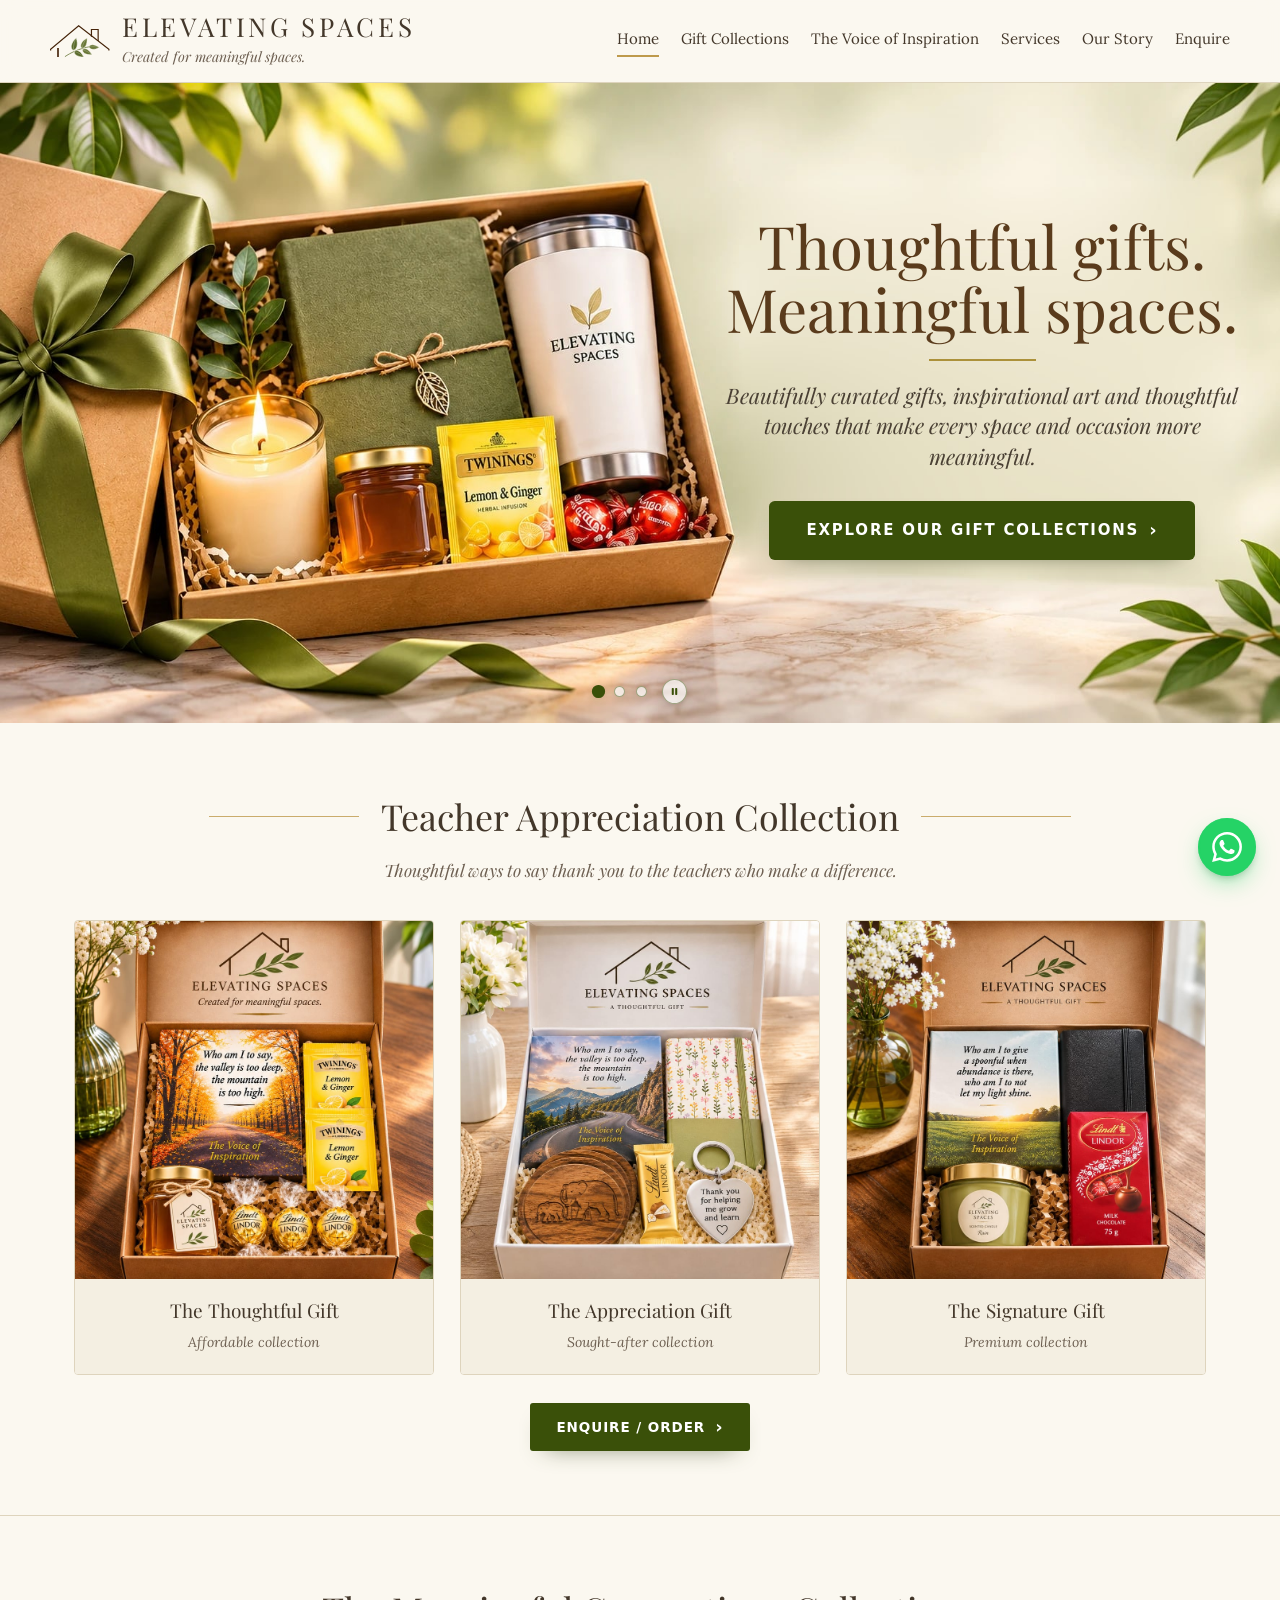
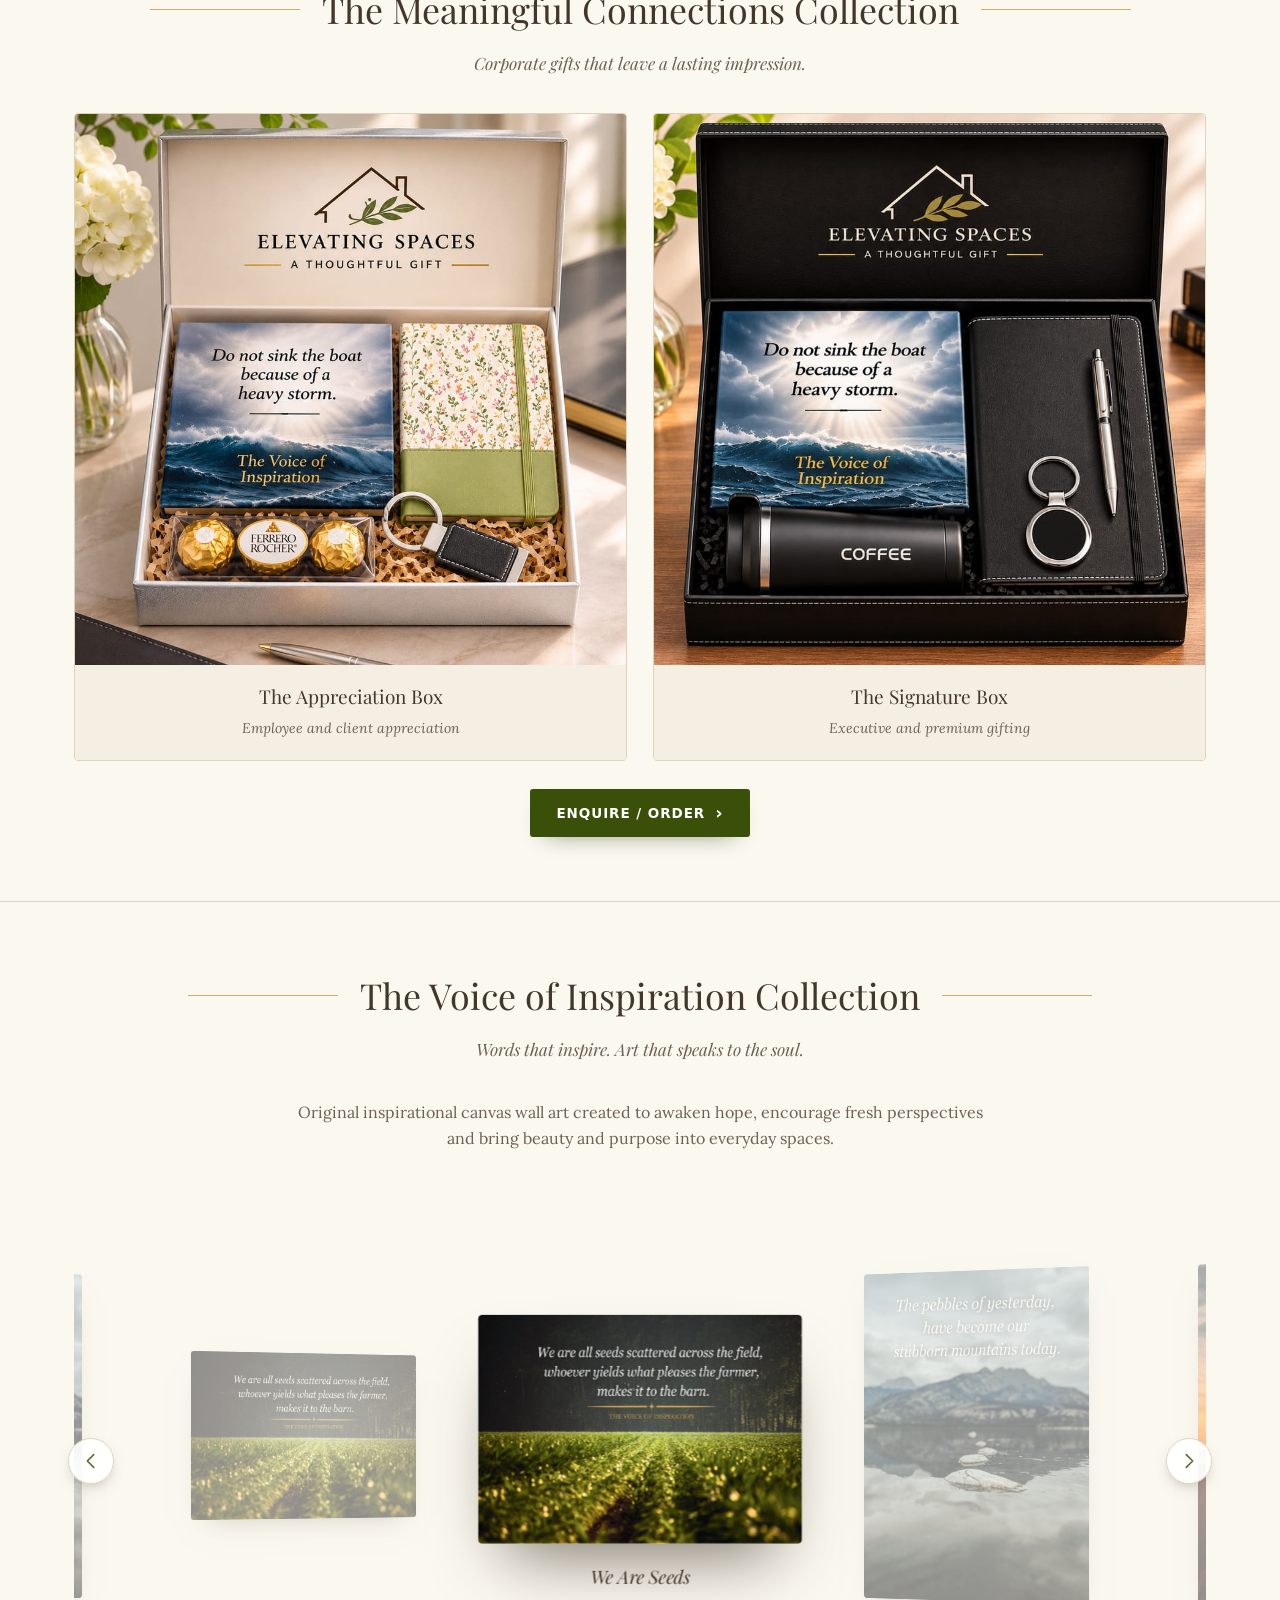
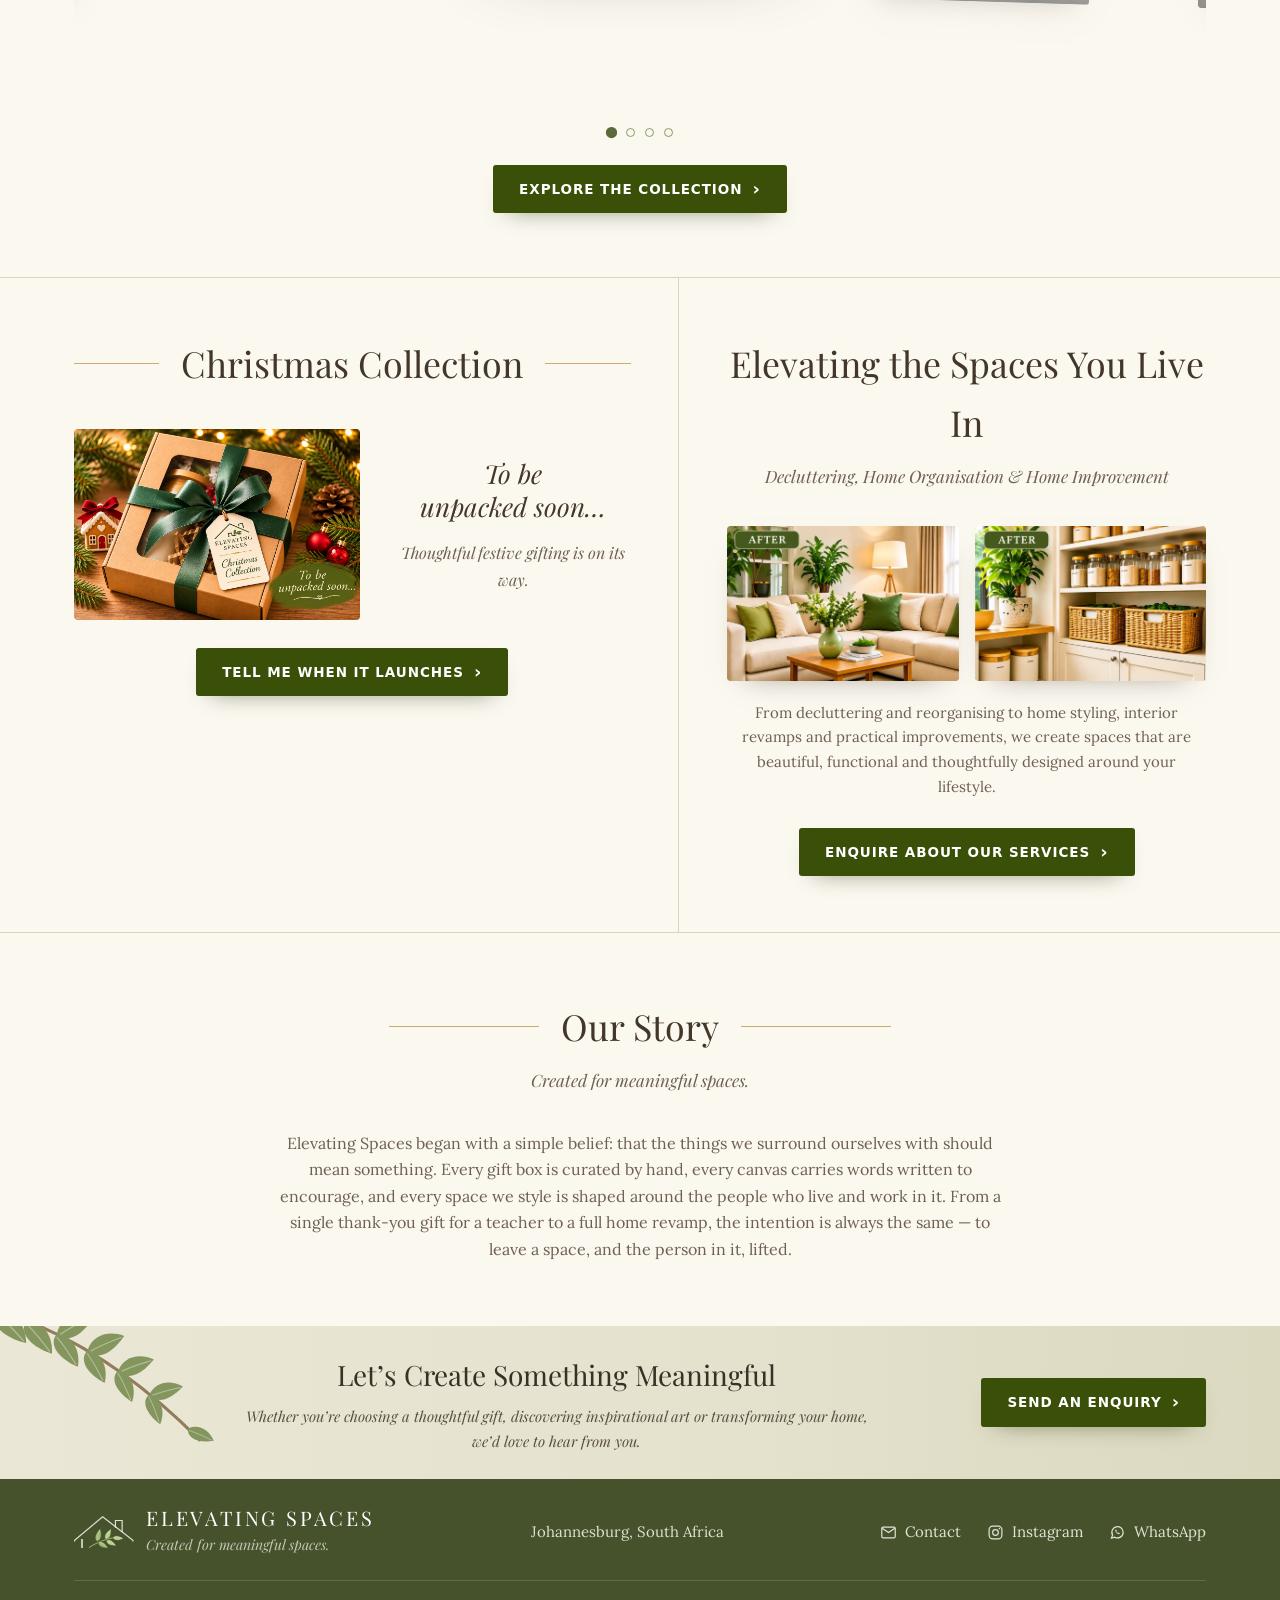
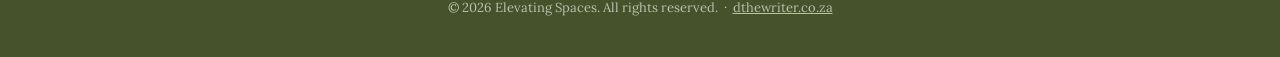
==== commit 226e130d: "Snow on the Christmas block, and before/after tiles for home services Hovering the Christmas Collect" ====
--- a/elevating-spaces.html
+++ b/elevating-spaces.html
@@ -365,7 +365,12 @@
   <section class="es-section" style="padding: 0;" id="christmas-collection">
     <div class="es-wrap es-split">
 
-      <div id="christmas">
+      <!-- Hover this block and snow falls, settles into a drift and builds a
+           snowman out of it. The canvas takes no pointer events and the call
+           to action sits above it, so nothing here stops being clickable. -->
+      <div id="christmas" class="es-snowzone">
+        <canvas class="es-snow" aria-hidden="true"></canvas>
+
         <div class="es-head es-reveal">
           <h2>Christmas Collection</h2>
         </div>
@@ -391,12 +396,22 @@
           <p>Decluttering, Home Organisation &amp; Home Improvement</p>
         </div>
 
+        <!-- Each tile holds the same room twice and dissolves one state into
+             the other. The supplied artwork carries its own BEFORE / AFTER
+             label, so the fade says which is which without extra chrome.
+             Hovering or tabbing to a tile holds the after. -->
         <div class="es-home-grid es-reveal">
-          <figure class="es-photo" data-slot="Styled living room">
-            <img src="assets/images/elevating/home-living.jpg" alt="A styled living room with a linen corner sofa, olive cushions, potted plants and a warm table lamp.">
+          <figure class="es-photo es-ba" data-slot="Living room, before and after">
+            <img class="es-ba-shot" src="assets/images/elevating/home-living-before.jpg"
+                 alt="Before: a bare linen corner sofa against an empty wall, with a stack of magazines on the coffee table.">
+            <img class="es-ba-shot es-ba-after" src="assets/images/elevating/home-living-after.jpg"
+                 alt="After: the same room styled with olive and green cushions, a vase of greenery, potted plants and a warm table lamp.">
           </figure>
-          <figure class="es-photo" data-slot="Organised pantry shelving">
-            <img src="assets/images/elevating/home-pantry.jpg" alt="Organised pantry shelving with labelled glass jars and woven storage baskets.">
+          <figure class="es-photo es-ba" data-slot="Pantry, before and after">
+            <img class="es-ba-shot" src="assets/images/elevating/home-pantry-before.jpg"
+                 alt="Before: pantry shelves crowded with mismatched tubs, open packets and a paper bag.">
+            <img class="es-ba-shot es-ba-after" src="assets/images/elevating/home-pantry-after.jpg"
+                 alt="After: the same shelves holding matching labelled glass jars, woven baskets and a potted plant on the sill.">
           </figure>
         </div>
 
@@ -671,5 +686,6 @@
 })();
 </script>
 
+<script src="assets/js/christmas-snow.js" defer></script>
 </body>
 </html>
--- a/assets/css/elevating-spaces.css
+++ b/assets/css/elevating-spaces.css
@@ -447,6 +447,32 @@
 .es-christmas-note p { font-family: var(--es-serif); font-style: italic; color: var(--es-ink-soft); margin: 0; }
 
 .es-home-grid { display: grid; grid-template-columns: 1fr 1fr; gap: 16px; }
+
+/* Before and after of the same room, dissolving one into the other. Both
+   frames are stacked in the same box and only the top one animates, so there
+   is nothing to keep in step. The two tiles are offset in time so they are
+   never mid-fade together. */
+.es-ba .es-ba-shot { position: absolute; inset: 0; }
+.es-ba-after { animation: es-ba-dissolve 11s ease-in-out infinite; }
+.es-home-grid > :last-child .es-ba-after { animation-delay: -5.5s; }
+@keyframes es-ba-dissolve {
+  0%, 9%    { opacity: 0; }
+  41%, 59%  { opacity: 1; }
+  91%, 100% { opacity: 0; }
+}
+/* Hovering or tabbing in holds the after, so the result can be studied. */
+.es-ba:hover .es-ba-after,
+.es-ba:focus-within .es-ba-after { animation: none; opacity: 1; }
+
+/* ---------- snow over the Christmas block ---------- */
+
+.es-snowzone { position: relative; }
+.es-snow {
+  position: absolute; inset: 0; z-index: 3;
+  display: block; pointer-events: none;
+}
+/* The call to action stays above the weather. */
+.es-snowzone .es-btn-row { position: relative; z-index: 4; }
 .es-home-grid .es-photo { aspect-ratio: 3 / 2; box-shadow: 0 12px 28px -20px rgba(67, 55, 42, .6); }
 .es-home-copy { margin: 20px 0 0; text-align: center; font-size: 15px; color: var(--es-ink-soft); }
 
@@ -524,6 +550,9 @@
   .es-copy-wide  { left: 3%;  right: 52%; }
   .es-split { grid-template-columns: 1fr; }
   .es-split > :first-child { padding-right: 0; border-right: 0; border-bottom: 1px solid var(--es-rule); }
+  /* Stacked, the Christmas block has no spare height, so the snow is given a
+     shelf of its own to settle on rather than landing over the copy. */
+  .es-snowzone { padding-bottom: 140px; }
   .es-split > :last-child { padding-left: 0; }
   .es-band { padding: 34px 0; }
   .es-band-inner { flex-direction: column; text-align: center; gap: 22px; }
@@ -600,6 +629,8 @@
   html { scroll-behavior: auto; }
   .es-reveal, .es-reveal.is-in { opacity: 1; transform: none; transition: none; }
   .es-card, .es-btn, .es-slide { transition: none; }
+  /* No dissolve; the after is shown and the before stays in the alt text. */
+  .es-ba-after { animation: none; opacity: 1; }
   .es-card:hover, .es-btn:hover { transform: none; }
   .es-car-track, .es-canvas { transition: none; }
 }
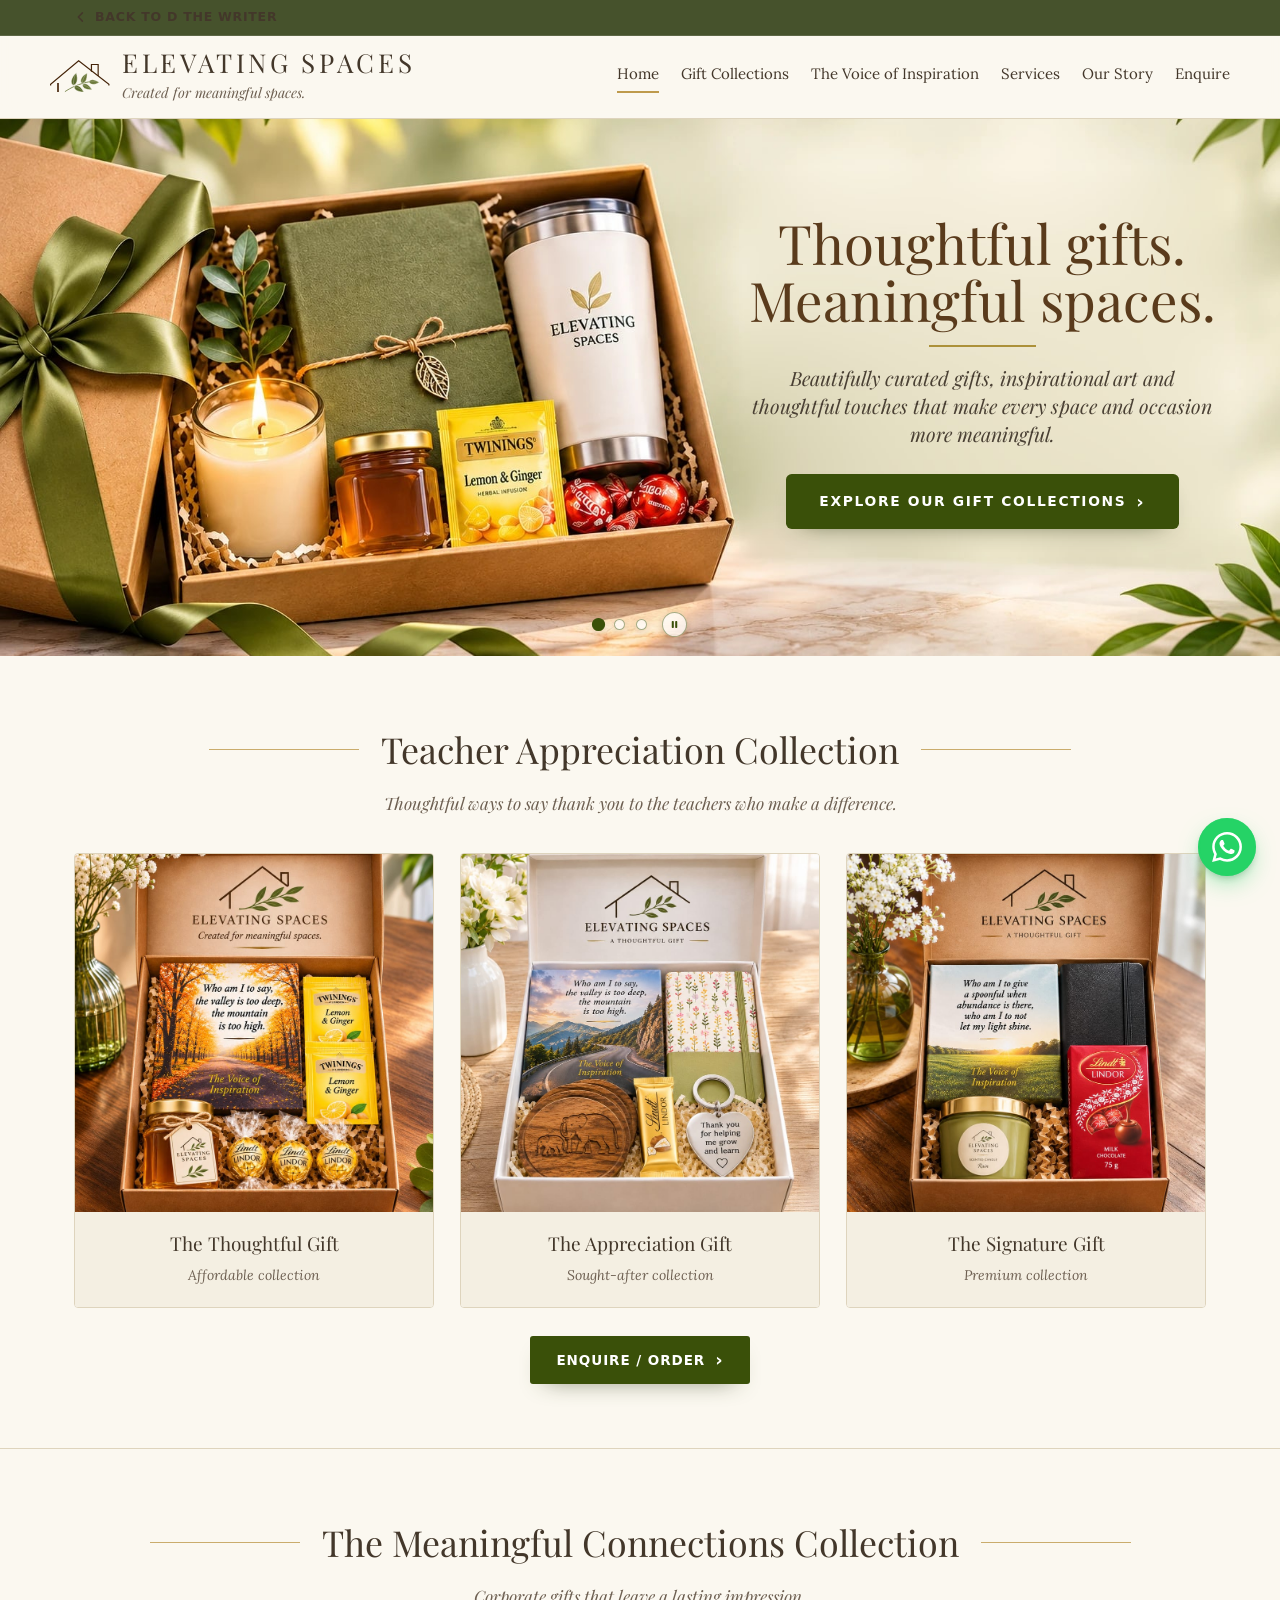
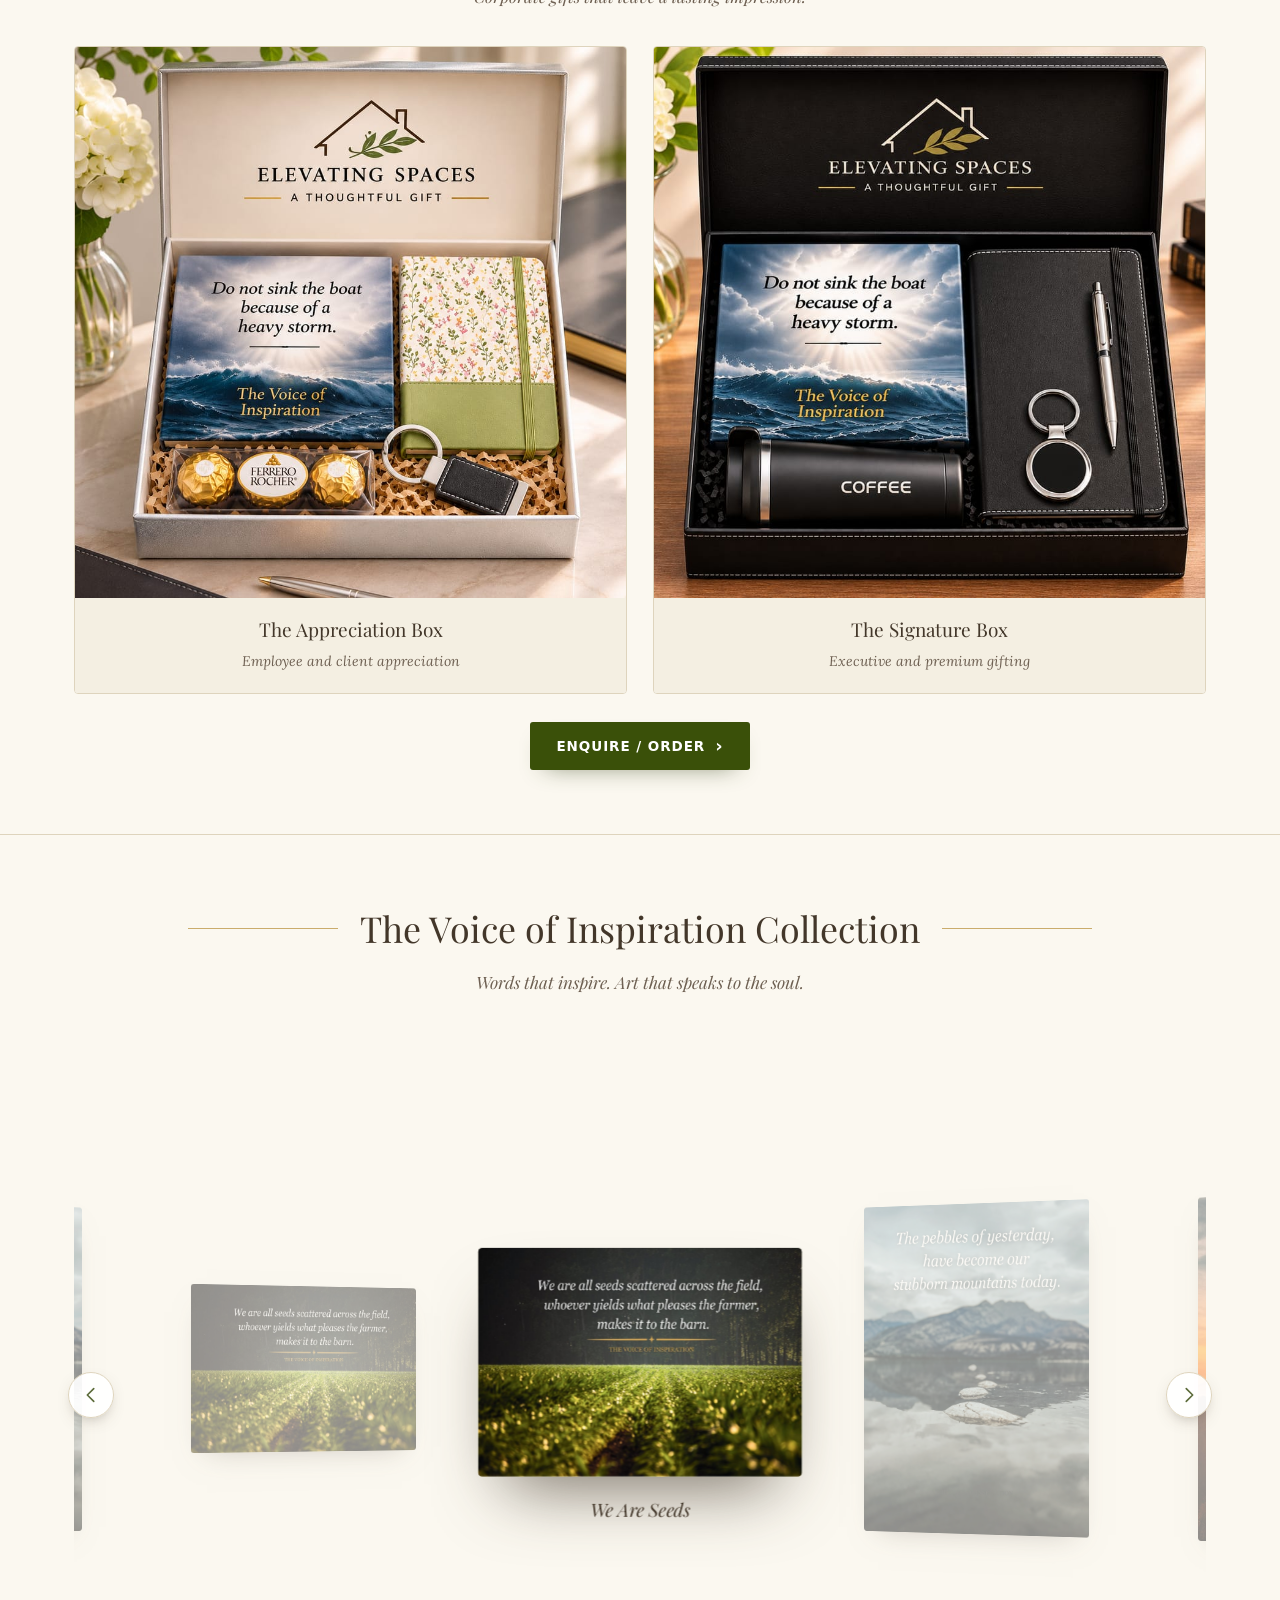
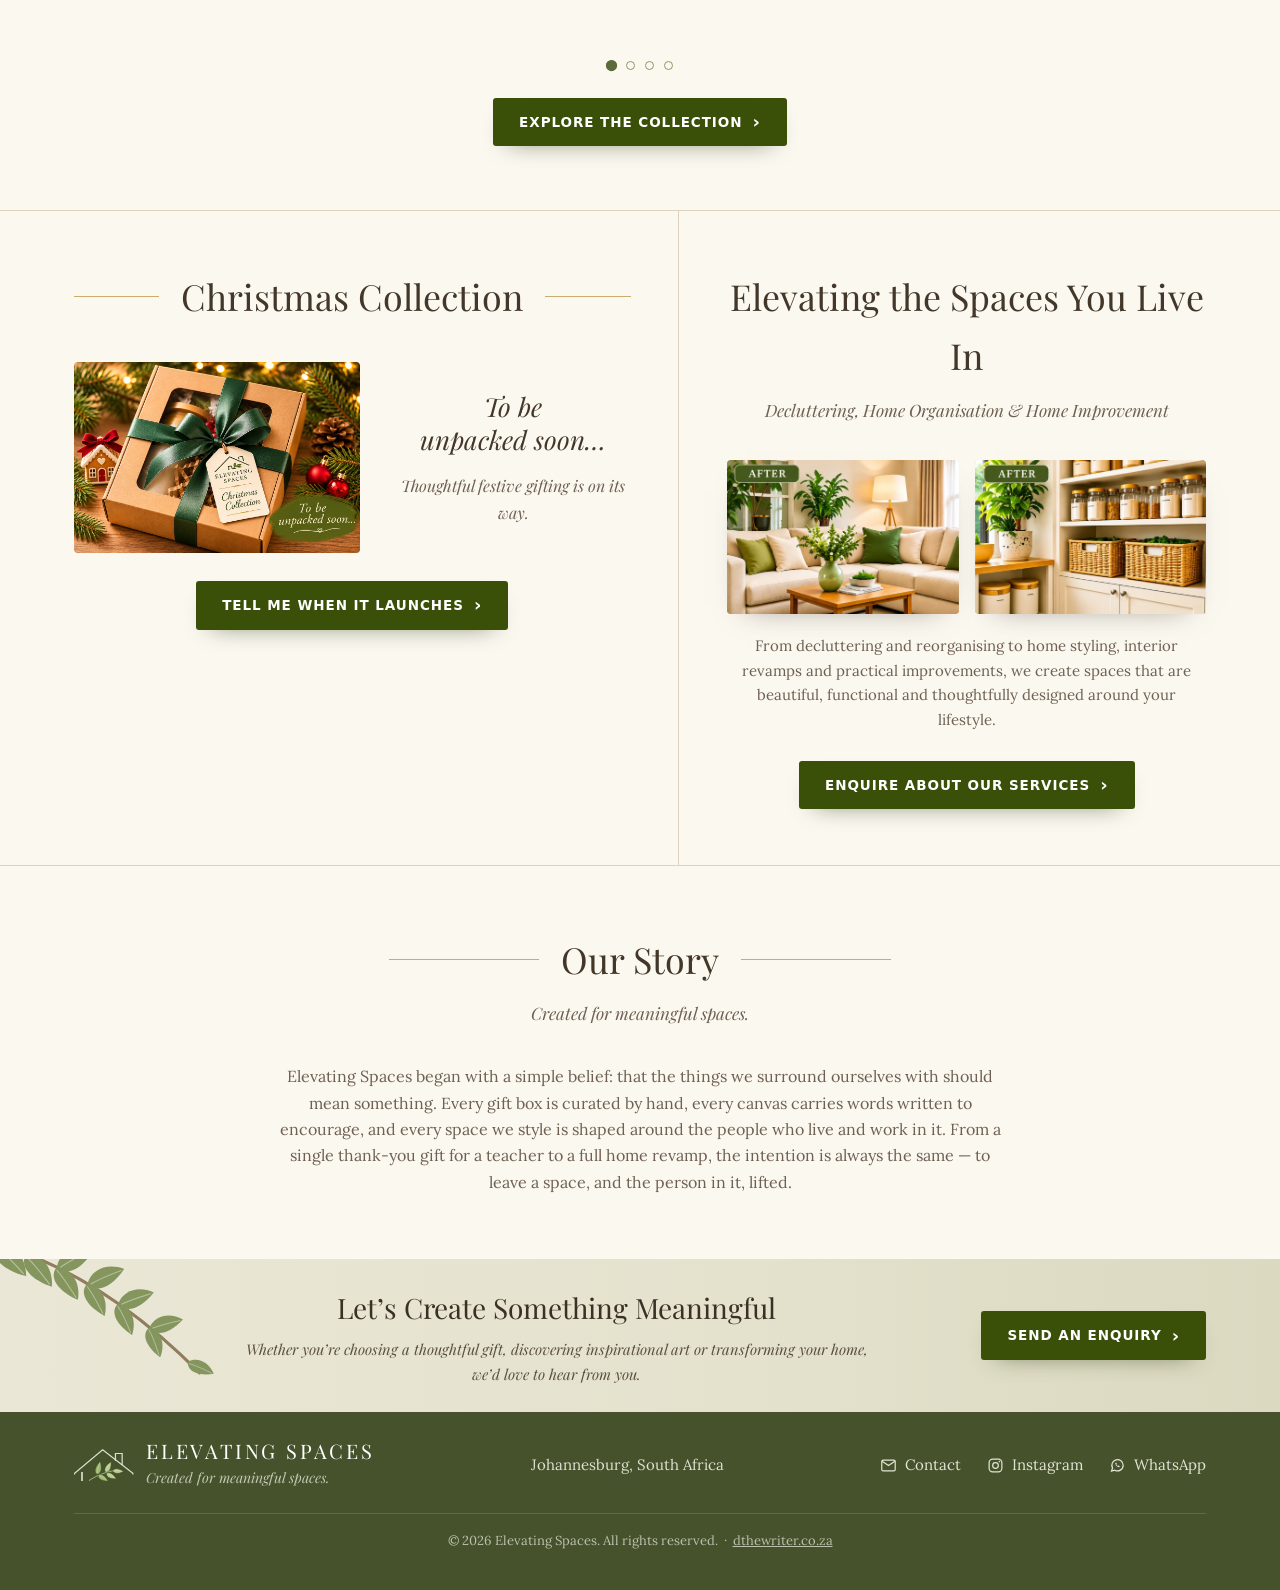
==== commit 1b1cce3a: "Open the books on Amazon again, add a way back, upgrade cached http visits Three fixes.  The book co" ====
--- a/elevating-spaces.html
+++ b/elevating-spaces.html
@@ -2,6 +2,18 @@
 <html lang="en">
 <head>
 <meta charset="utf-8">
+<script>
+/* GitHub Pages redirects http to https, but a page already sitting in a
+   browser cache from before that was switched on is served straight from disk
+   without asking the network, so the redirect never runs and the address bar
+   still says "Not secure". GitHub sends no HSTS header for custom domains,
+   which is what would normally pre-empt that, so this does the same job in one
+   line. It must stay first in the head, before anything else loads. */
+if (location.protocol === 'http:' && location.hostname.indexOf('dthewriter.co.za') !== -1) {
+  location.replace('https://' + location.host + location.pathname + location.search + location.hash);
+}
+</script>
+
 <meta name="viewport" content="width=device-width, initial-scale=1">
 <title>Elevating Spaces &ndash; Thoughtful gifts. Meaningful spaces.</title>
 <meta name="description" content="Elevating Spaces: beautifully curated gift collections, original inspirational canvas art and home styling services from Johannesburg, South Africa.">
@@ -62,6 +74,22 @@
 
 <!-- ============ header ============ -->
 <header class="es-header">
+
+  <!-- Elevating Spaces is a brand page inside D the Writer's site, so there is
+       always a way back to the main site. It rides inside the sticky header,
+       which keeps it reachable however far down the page you are. -->
+  <div class="es-backbar">
+    <div class="es-wrap">
+      <a class="es-back" href="/">
+        <svg viewBox="0 0 16 16" aria-hidden="true" focusable="false">
+          <path d="M9.6 3.3 4.9 8l4.7 4.7" fill="none" stroke="currentColor"
+                stroke-width="1.7" stroke-linecap="round" stroke-linejoin="round"/>
+        </svg>
+        Back to D the Writer
+      </a>
+    </div>
+  </div>
+
   <div class="es-wrap es-header-inner">
 
     <a class="es-brand" href="#top" aria-label="Elevating Spaces, home">
--- a/assets/css/elevating-spaces.css
+++ b/assets/css/elevating-spaces.css
@@ -102,6 +102,25 @@
   font-family: var(--es-body); font-size: 14px; color: var(--es-ink);
 }
 
+/* ---------- back to the main site ---------- */
+
+/* A slim strip above the header proper, inside the same sticky block. */
+.es-backbar {
+  background: var(--es-olive-dark);
+  border-bottom: 1px solid rgba(255, 255, 255, .12);
+}
+.es-back {
+  display: inline-flex; align-items: center; gap: 7px;
+  padding: 7px 0;
+  font-family: var(--es-sans); font-size: 12.5px; font-weight: 600;
+  letter-spacing: .06em; text-transform: uppercase;
+  color: rgba(238, 240, 228, .88); text-decoration: none;
+  transition: color .2s ease, gap .2s ease;
+}
+.es-back svg { width: 14px; height: 14px; flex: none; }
+.es-back:hover, .es-back:focus-visible { color: #fff; gap: 11px; }
+.es-back:focus-visible { outline: 2px solid var(--es-gold); outline-offset: 3px; }
+
 /* ---------- buttons ---------- */
 
 .es-btn, a.es-btn {
@@ -145,8 +164,11 @@
 }
 .es-hero-art {
   display: block; width: 100%; height: auto;
-  aspect-ratio: 1774 / 887;
-  max-height: 78vh;            /* a tall window must not give a tall banner */
+  /* The artwork is 2:1, but that is a lot of banner on a laptop, so it is
+     shown a little shallower and cropped top and bottom. Only bokeh and
+     marble are lost; the copy band and the products sit well inside. */
+  aspect-ratio: 1774 / 745;
+  max-height: 62vh;            /* a tall window must not give a tall banner */
   object-fit: cover; object-position: center;
 }
 .es-hero-body {
@@ -161,32 +183,32 @@
 
 .es-hero h1, .es-hero h2 {
   font-family: var(--es-serif); font-weight: 400;
-  font-size: clamp(21px, 4.68vw, 74px); line-height: 1.05;
+  font-size: clamp(20px, 4.26vw, 67px); line-height: 1.05;
   color: #5a3b1c; margin: 0;
 }
 /* Banners 2 and 3 set their first line brown and their second green. */
 .es-slide-2 h2, .es-slide-3 h2 { color: #6b3e11; }
 /* Playfair sets wider than the face in the artwork, so banner 2 comes down
    a touch to keep "Meaningful spaces." on one line clear of the gift box. */
-.es-slide-2 h2 { font-size: clamp(19px, 4.02vw, 63px); }
+.es-slide-2 h2 { font-size: clamp(18px, 3.68vw, 58px); }
 .es-h-green { color: #37520d; }
-.es-slide-3 h2 { font-weight: 600; font-size: clamp(22px, 4.25vw, 67px); }
+.es-slide-3 h2 { font-weight: 600; font-size: clamp(21px, 3.88vw, 61px); }
 
 .es-hero-rule {
   width: 20%; max-width: 146px; height: 2px;
   background: #ac913a; border: 0;
-  margin: clamp(8px, 1.5vw, 26px) auto;
+  margin: clamp(7px, 1.32vw, 23px) auto;
 }
 .es-slide-2 .es-hero-rule { width: 27%; max-width: 176px; background: #8f8a4a; }
 .es-slide-3 .es-hero-rule {
   width: 33%; max-width: 228px; height: 1.5px; background: #cba75e;
-  margin: clamp(8px, 1.55vw, 26px) auto;
+  margin: clamp(7px, 1.38vw, 23px) auto;
 }
 
 .es-hero p {
   font-family: var(--es-serif); font-style: italic;
-  font-size: clamp(11px, 1.67vw, 27px); line-height: 1.42;
-  color: #4a4034; margin: 0 auto clamp(12px, 2.3vw, 38px); max-width: 24em;
+  font-size: clamp(11px, 1.54vw, 25px); line-height: 1.42;
+  color: #4a4034; margin: 0 auto clamp(12px, 2.05vw, 34px); max-width: 24em;
 }
 .es-slide-2 p, .es-slide-3 p { color: #26241f; }
 .es-slide-2 p { max-width: 19em; }
@@ -197,7 +219,7 @@
 
 /* Banner 3's four categories: icon above a two-line label, hairline between. */
 .es-hero-feats {
-  list-style: none; margin: 0 auto clamp(12px, 2.3vw, 38px); padding: 0;
+  list-style: none; margin: 0 auto clamp(10px, 1.95vw, 32px); padding: 0;
   max-width: 93%;   /* the row stops where the artwork stops it */
   display: grid; grid-template-columns: repeat(4, 1fr);
 }
@@ -209,17 +231,17 @@
 }
 .es-hero-feats li:first-child { border-left: 0; }
 .es-hero-feats svg {
-  flex: none; width: clamp(18px, 2.9vw, 48px); height: auto; color: #8a6b32;
+  flex: none; width: clamp(18px, 2.62vw, 44px); height: auto; color: #8a6b32;
 }
 .es-hero-feats span {
-  font-family: var(--es-sans); font-size: clamp(8px, 1.33vw, 22px);
+  font-family: var(--es-sans); font-size: clamp(8px, 1.22vw, 20px);
   line-height: 1.2; color: #2b2825;
 }
 
 .es-hero .es-btn {
   align-self: center;
-  font-size: clamp(9px, 1.17vw, 19px); letter-spacing: .12em;
-  padding: clamp(8px, 1.37vw, 22px) clamp(14px, 2.9vw, 47px);
+  font-size: clamp(9px, 1.08vw, 18px); letter-spacing: .12em;
+  padding: clamp(8px, 1.24vw, 20px) clamp(14px, 2.64vw, 43px);
   border-radius: clamp(3px, .45vw, 8px);
 }
 
@@ -450,15 +472,18 @@
 
 /* Before and after of the same room, dissolving one into the other. Both
    frames are stacked in the same box and only the top one animates, so there
-   is nothing to keep in step. The two tiles are offset in time so they are
-   never mid-fade together. */
+   is nothing to keep in step.
+
+   The two tiles run the same animation with no delay between them, so both
+   rooms show their before together and then turn to their after together —
+   the pair reads as one moment, not two tiles taking turns. Each state is
+   held about four and a half seconds with a short dissolve between. */
 .es-ba .es-ba-shot { position: absolute; inset: 0; }
-.es-ba-after { animation: es-ba-dissolve 11s ease-in-out infinite; }
-.es-home-grid > :last-child .es-ba-after { animation-delay: -5.5s; }
+.es-ba-after { animation: es-ba-dissolve 12s ease-in-out infinite; }
 @keyframes es-ba-dissolve {
-  0%, 9%    { opacity: 0; }
-  41%, 59%  { opacity: 1; }
-  91%, 100% { opacity: 0; }
+  0%, 32%   { opacity: 0; }   /* both befores */
+  44%, 82%  { opacity: 1; }   /* both afters */
+  94%, 100% { opacity: 0; }
 }
 /* Hovering or tabbing in holds the after, so the result can be studied. */
 .es-ba:hover .es-ba-after,
@@ -629,6 +654,8 @@
   html { scroll-behavior: auto; }
   .es-reveal, .es-reveal.is-in { opacity: 1; transform: none; transition: none; }
   .es-card, .es-btn, .es-slide { transition: none; }
+  .es-back { transition: none; }
+  .es-back:hover { gap: 7px; }
   /* No dissolve; the after is shown and the before stays in the alt text. */
   .es-ba-after { animation: none; opacity: 1; }
   .es-card:hover, .es-btn:hover { transform: none; }
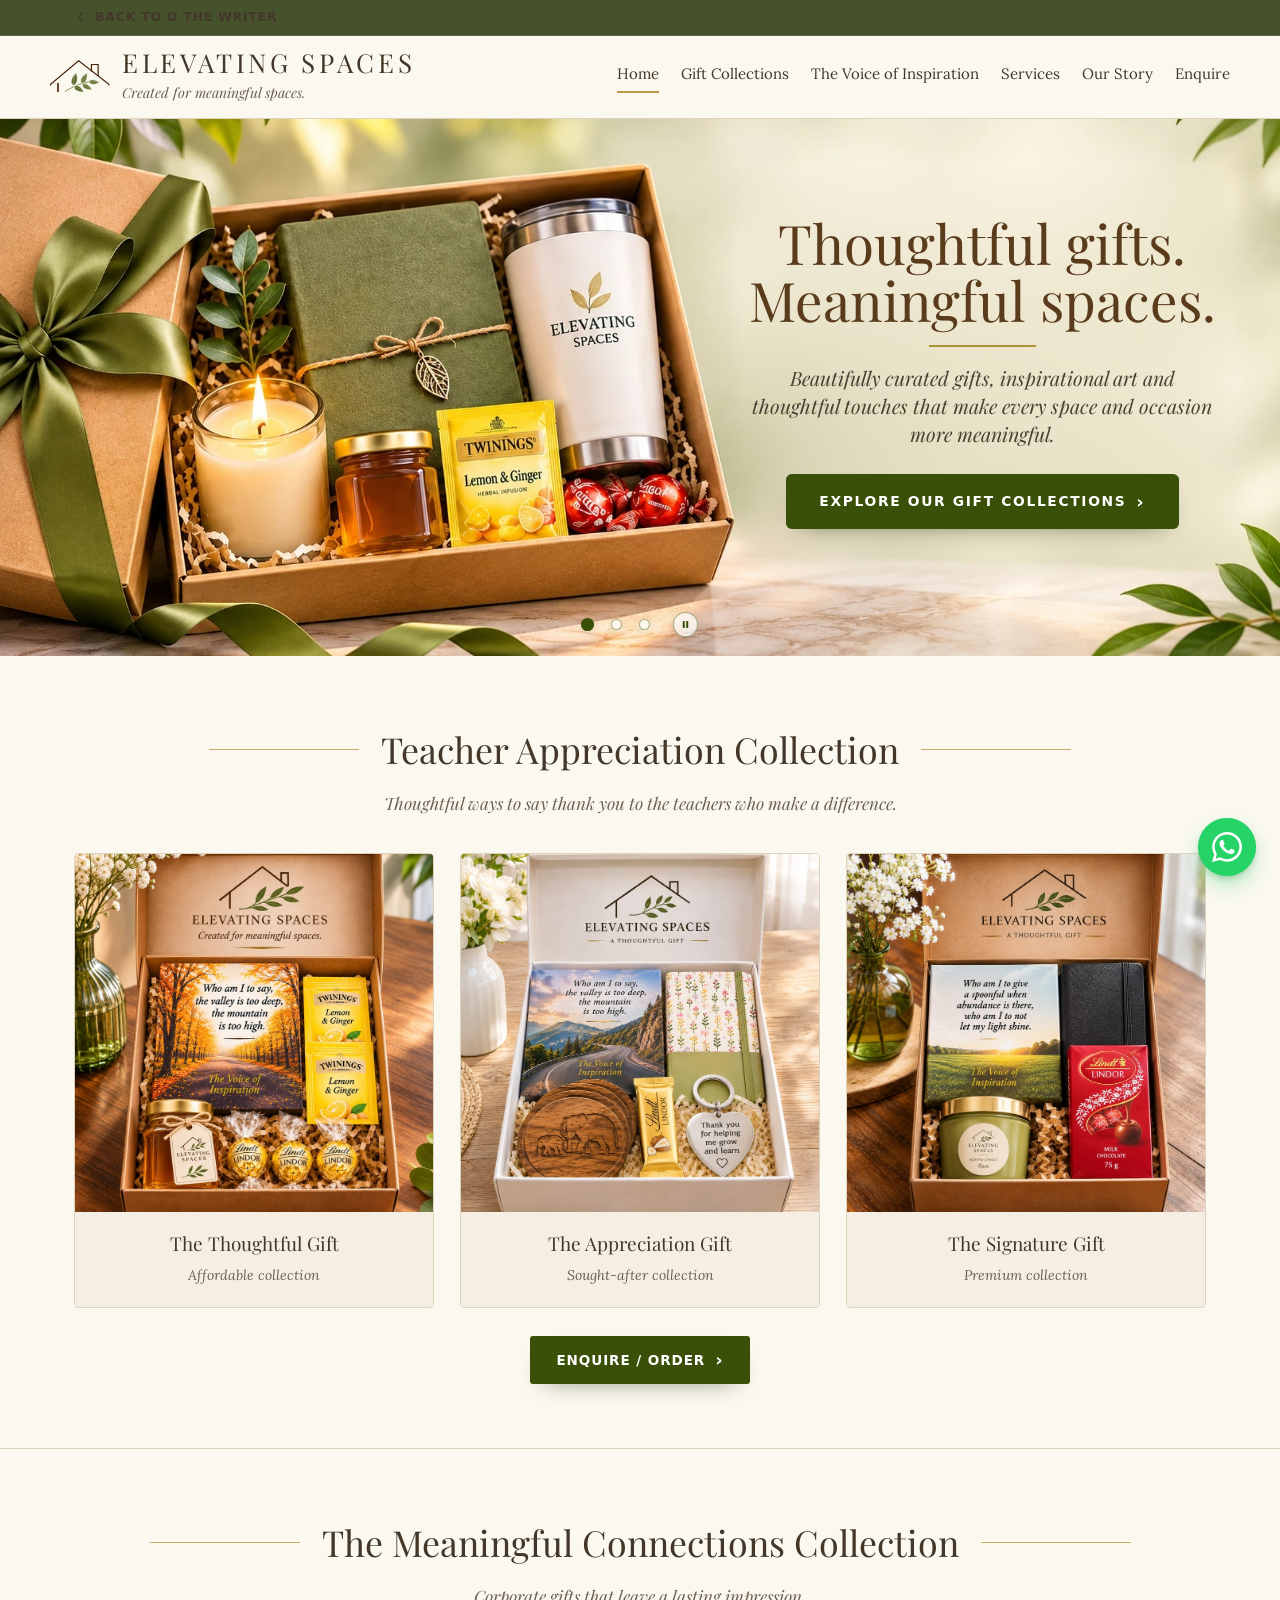
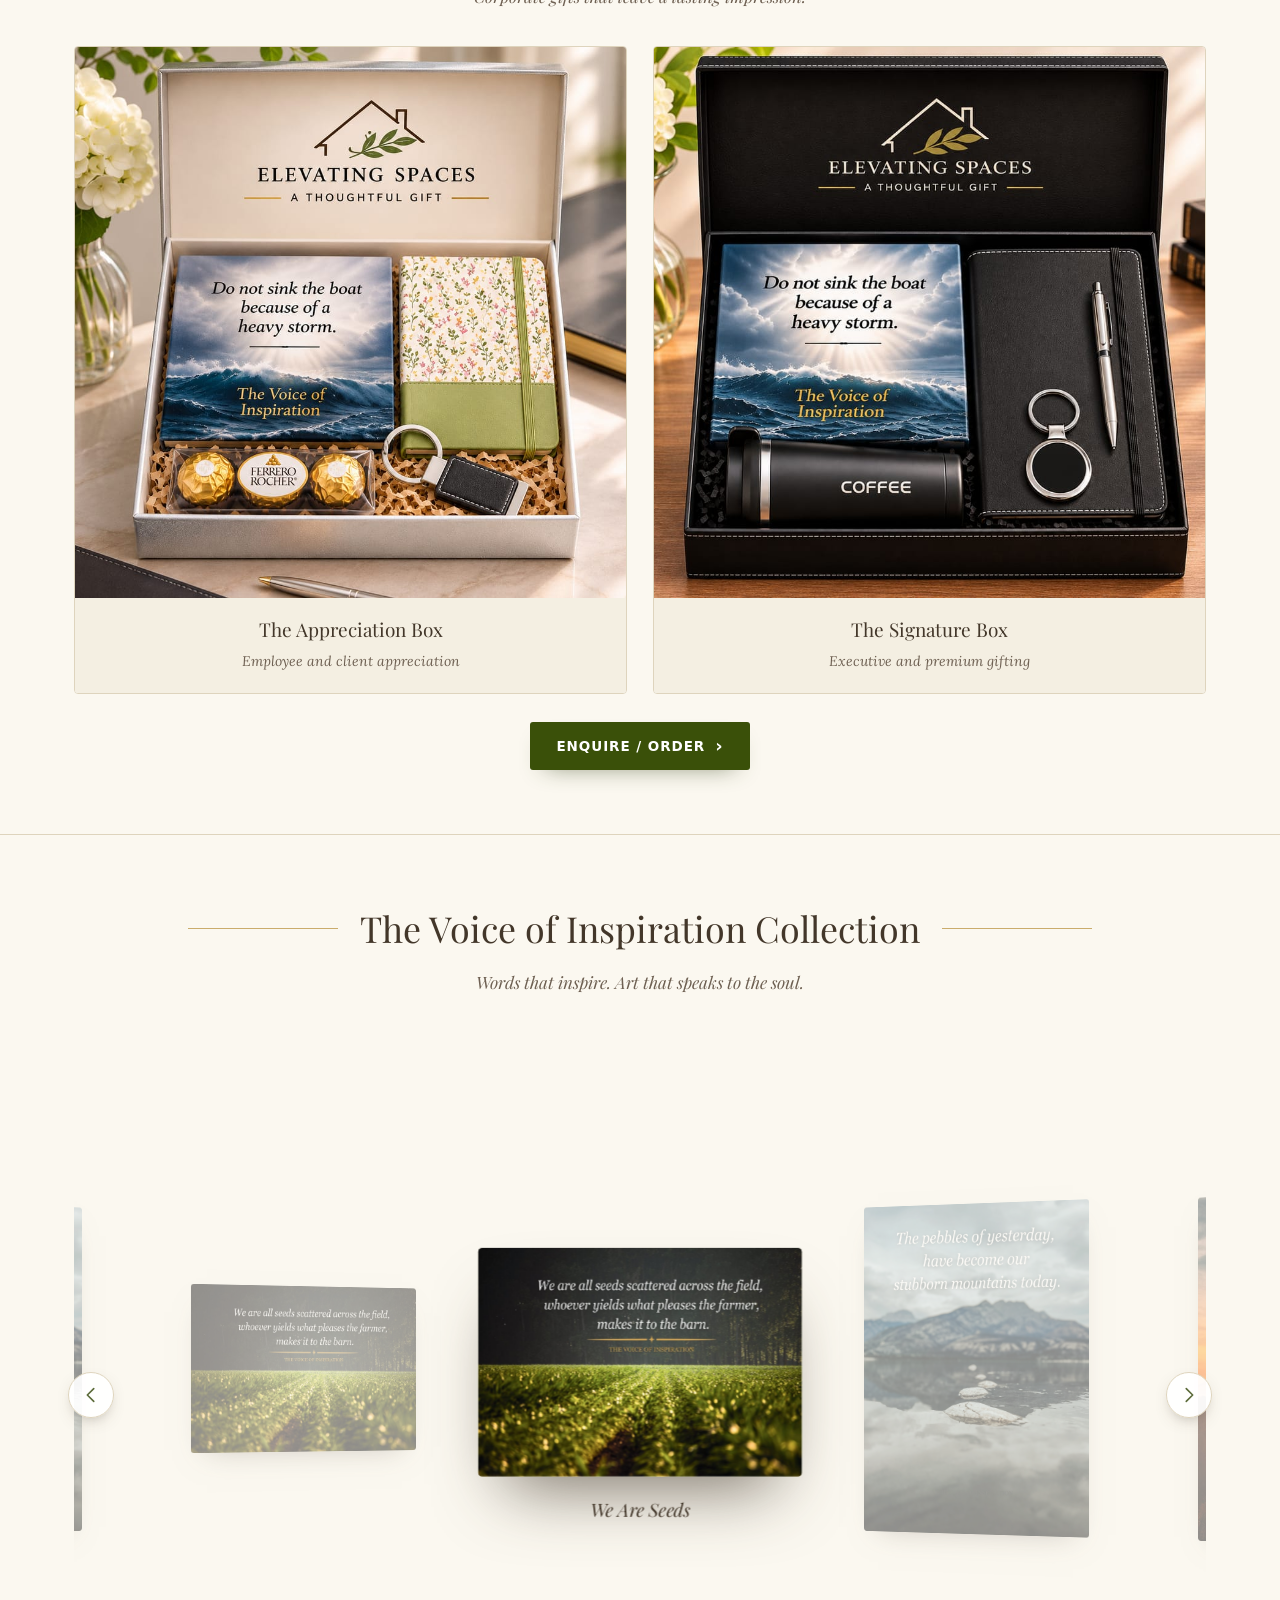
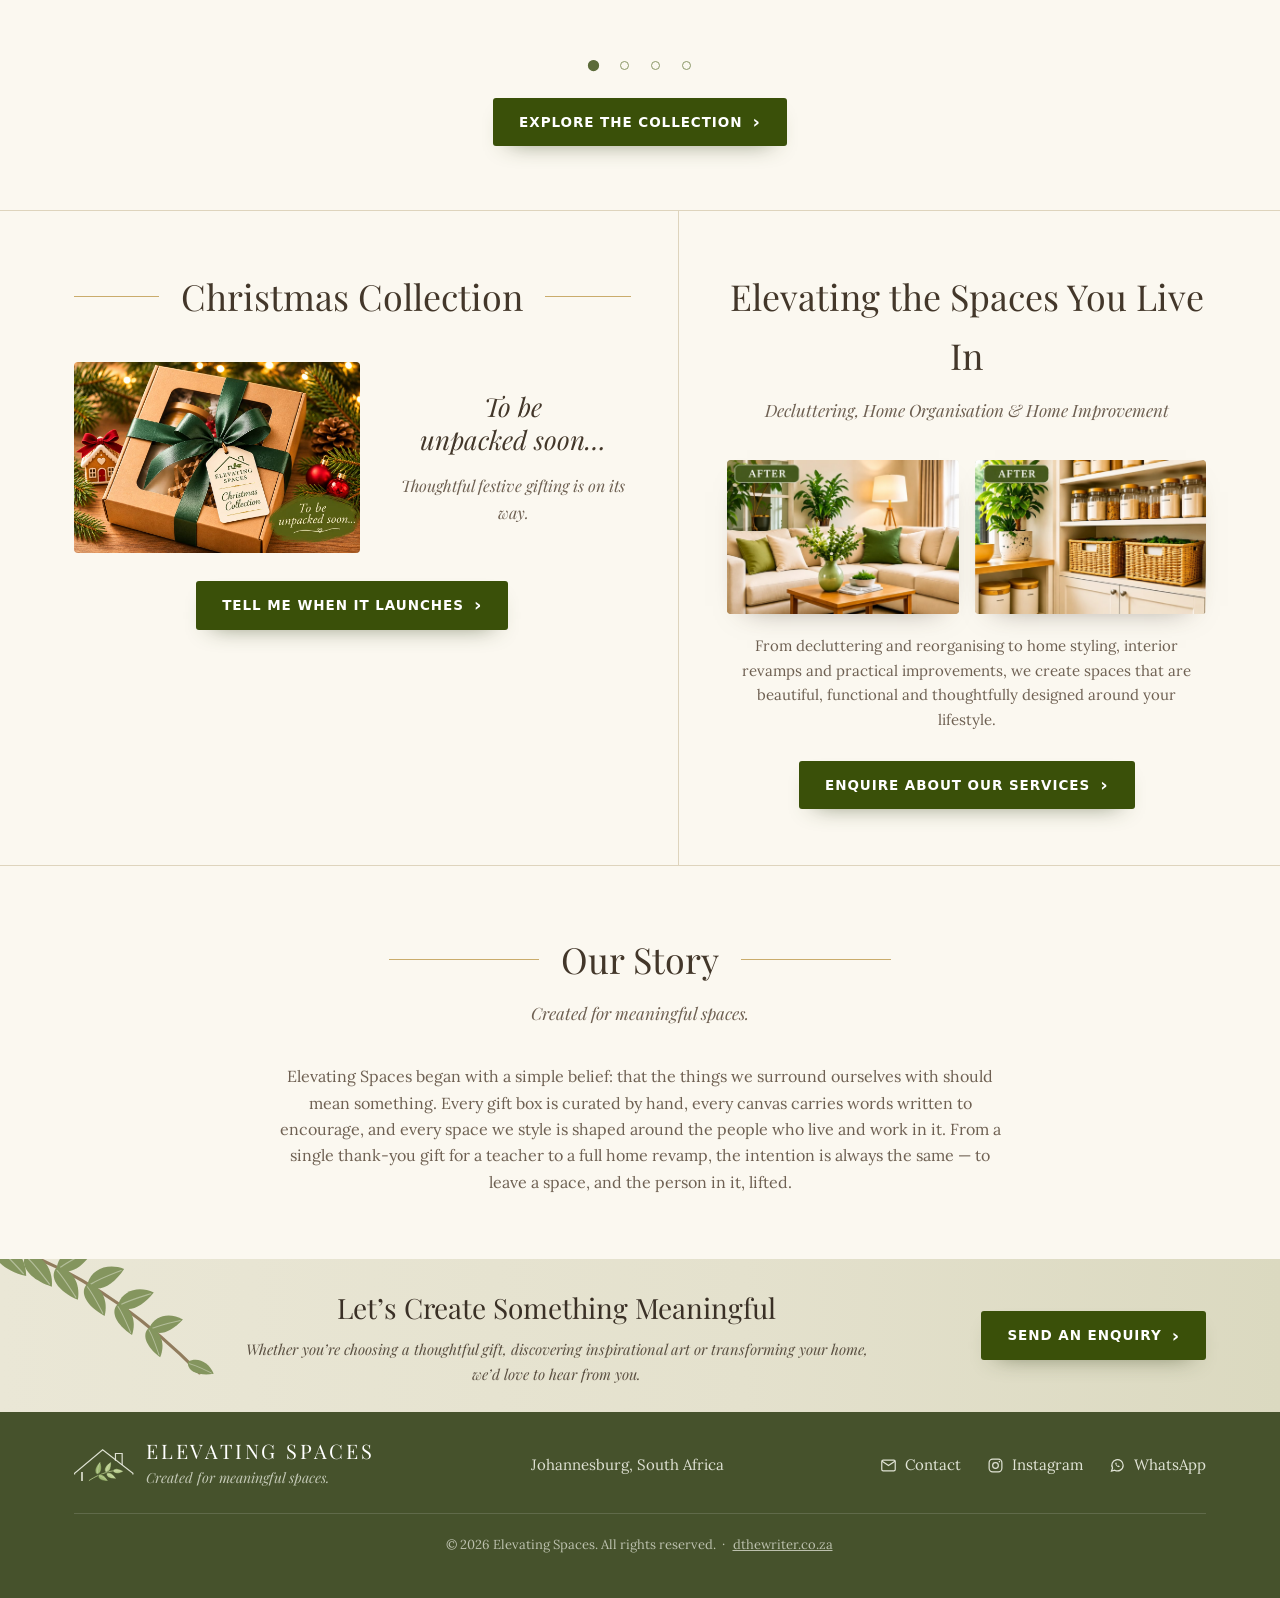
==== commit f07a3c50: "Drop the hyphen from the Elevating Spaces url, and give it an icon The page is now /elevatingspaces." ====
--- a/elevating-spaces.html
+++ b/elevating-spaces.html
@@ -2,718 +2,23 @@
 <html lang="en">
 <head>
 <meta charset="utf-8">
-<script>
-/* GitHub Pages redirects http to https, but a page already sitting in a
-   browser cache from before that was switched on is served straight from disk
-   without asking the network, so the redirect never runs and the address bar
-   still says "Not secure". GitHub sends no HSTS header for custom domains,
-   which is what would normally pre-empt that, so this does the same job in one
-   line. It must stay first in the head, before anything else loads. */
-if (location.protocol === 'http:' && location.hostname.indexOf('dthewriter.co.za') !== -1) {
-  location.replace('https://' + location.host + location.pathname + location.search + location.hash);
-}
-</script>
-
-<meta name="viewport" content="width=device-width, initial-scale=1">
-<title>Elevating Spaces &ndash; Thoughtful gifts. Meaningful spaces.</title>
-<meta name="description" content="Elevating Spaces: beautifully curated gift collections, original inspirational canvas art and home styling services from Johannesburg, South Africa.">
-<link rel="canonical" href="https://www.dthewriter.co.za/elevating-spaces.html">
-<meta property="og:title" content="Elevating Spaces &ndash; Thoughtful gifts. Meaningful spaces.">
-<meta property="og:description" content="Beautifully curated gifts, inspirational art and thoughtful touches that make every space and occasion more meaningful.">
-<meta property="og:type" content="website">
-<meta property="og:url" content="https://www.dthewriter.co.za/elevating-spaces.html">
-<link rel="preconnect" href="https://fonts.googleapis.com">
-<link rel="preconnect" href="https://fonts.gstatic.com" crossorigin>
-<link href="https://fonts.googleapis.com/css2?family=Playfair+Display:ital,wght@0,400;0,500;0,600;1,400&family=Lora:ital,wght@0,400;0,500;1,400&display=swap" rel="stylesheet">
-<link rel="stylesheet" href="assets/css/elevating-spaces.css">
-<link rel="stylesheet" href="assets/css/whatsapp-float.css">
+<title>Elevating Spaces &ndash; this page has moved</title>
+<!-- The page used to live at this address. Anything already shared or
+     bookmarked still lands here, so it is kept as a redirect rather than
+     deleted, and tells search engines where the page really is. -->
+<link rel="canonical" href="https://www.dthewriter.co.za/elevatingspaces.html">
+<meta name="robots" content="noindex, follow">
+<meta http-equiv="refresh" content="0; url=/elevatingspaces.html">
+<script>location.replace('/elevatingspaces.html' + location.search + location.hash);</script>
+<style>
+  body { margin: 0; min-height: 100vh; display: grid; place-items: center;
+         background: #fbf8f0; color: #43372a;
+         font-family: Georgia, "Times New Roman", serif; text-align: center; padding: 24px; }
+  a { color: #5c6b3a; }
+</style>
 </head>
-
-<body class="es-page">
-
-<a class="es-skip" href="#main">Skip to content</a>
-
-<!-- Botanical branch, drawn once here and placed with <use> wherever a
-     section needs foliage. One definition keeps every sprig identical. -->
-<svg class="es-sprite" width="0" height="0" aria-hidden="true" focusable="false">
-  <defs>
-    <!-- One blade of the olive branch inside the house mark. -->
-    <g id="es-logo-leaf">
-      <path d="M0 0C2.2 -6.1 11 -7.8 24 0 11 7.8 2.2 6.1 0 0Z"
-            stroke="var(--es-logo-halo, #fbf8f0)" stroke-width=".9"/>
-      <path d="M2 0C8.5 -1.3 15.5 -1.8 22 -.5" fill="none" stroke="#f4f6ea"
-            stroke-opacity=".5" stroke-width=".9" stroke-linecap="round"/>
-    </g>
-    <!-- Carousel pause / play, swapped by the script. -->
-    <g id="es-icon-pause" fill="currentColor"><rect x="4" y="3" width="3" height="10" rx="1"/><rect x="9" y="3" width="3" height="10" rx="1"/></g>
-    <g id="es-icon-play" fill="currentColor"><path d="M5 3.2 13 8l-8 4.8Z"/></g>
-    <g id="es-leaf">
-      <path d="M0 0C6 -13 22 -16 36 -8 22 7 6 11 0 0Z" fill="currentColor"/>
-      <path d="M3 1C13 -3 24 -5 33 -7" fill="none" stroke="#fdfcf6"
-            stroke-opacity=".4" stroke-width="1.1" stroke-linecap="round"/>
-    </g>
-  </defs>
-  <symbol id="es-branch" viewBox="0 0 212 118">
-    <path d="M4 14C60 20 120 44 186 96" fill="none" stroke="#8d7757"
-          stroke-width="2.4" stroke-linecap="round"/>
-      <use href="#es-leaf" transform="translate(17.5 15.8) rotate(-31.0) scale(1.00)"/>
-      <use href="#es-leaf" transform="translate(17.5 15.8) rotate(53.0) scale(0.92)"/>
-      <use href="#es-leaf" transform="translate(41.6 20.7) rotate(-26.0) scale(0.94)"/>
-      <use href="#es-leaf" transform="translate(41.6 20.7) rotate(58.0) scale(0.87)"/>
-      <use href="#es-leaf" transform="translate(66.1 27.9) rotate(-21.1) scale(0.89)"/>
-      <use href="#es-leaf" transform="translate(66.1 27.9) rotate(62.9) scale(0.82)"/>
-      <use href="#es-leaf" transform="translate(91.3 37.8) rotate(-16.3) scale(0.83)"/>
-      <use href="#es-leaf" transform="translate(91.3 37.8) rotate(67.7) scale(0.77)"/>
-      <use href="#es-leaf" transform="translate(117.0 50.3) rotate(-11.9) scale(0.78)"/>
-      <use href="#es-leaf" transform="translate(117.0 50.3) rotate(72.1) scale(0.72)"/>
-      <use href="#es-leaf" transform="translate(143.3 65.6) rotate(-7.7) scale(0.72)"/>
-      <use href="#es-leaf" transform="translate(143.3 65.6) rotate(76.3) scale(0.67)"/>
-      <use href="#es-leaf" transform="translate(176.1 88.4) rotate(31.0) scale(0.6)"/>
-  </symbol>
-</svg>
-
-<!-- ============ header ============ -->
-<header class="es-header">
-
-  <!-- Elevating Spaces is a brand page inside D the Writer's site, so there is
-       always a way back to the main site. It rides inside the sticky header,
-       which keeps it reachable however far down the page you are. -->
-  <div class="es-backbar">
-    <div class="es-wrap">
-      <a class="es-back" href="/">
-        <svg viewBox="0 0 16 16" aria-hidden="true" focusable="false">
-          <path d="M9.6 3.3 4.9 8l4.7 4.7" fill="none" stroke="currentColor"
-                stroke-width="1.7" stroke-linecap="round" stroke-linejoin="round"/>
-        </svg>
-        Back to D the Writer
-      </a>
-    </div>
-  </div>
-
-  <div class="es-wrap es-header-inner">
-
-    <a class="es-brand" href="#top" aria-label="Elevating Spaces, home">
-      <!-- The Elevating Spaces mark: a roof with a chimney, an olive branch
-           beneath it. The frame takes currentColor so the footer can lighten it;
-           the leaves read --es-logo-green. -->
-      <svg class="es-logo" viewBox="0 0 120 70" fill="none" aria-hidden="true">
-        <g stroke="currentColor" stroke-width="2.4" stroke-linejoin="miter">
-          <path d="M1.2 53.2V50.5L57.3 3.4 117.8 50.5v2.7"/>
-          <path d="M82.9 25.6V11h13.4v23"/>
-          <path d="M16 47.9v18" stroke-width="3.3"/>
-        </g>
-        <path d="M30.5 64.9C40 58.5 56 49.5 80.5 45.1" stroke="var(--es-logo-green, #687636)"
-              stroke-width="1.6" stroke-linecap="round"/>
-        <g fill="var(--es-logo-green, #687636)">
-          <use href="#es-logo-leaf" transform="translate(46.1 52.4) rotate(-75.6) scale(1.08)" fill="var(--es-logo-green-dark, #5a6a2b)"/>
-          <use href="#es-logo-leaf" transform="translate(63.4 48.2) rotate(-62.3) scale(.96)"/>
-          <use href="#es-logo-leaf" transform="translate(78 45.7) rotate(3.5) scale(.86)"/>
-          <use href="#es-logo-leaf" transform="translate(48.8 54.3) rotate(31.5) scale(.93)" fill="var(--es-logo-green-dark, #5a6a2b)"/>
-          <use href="#es-logo-leaf" transform="translate(65.2 51.2) rotate(28.8) scale(.9)"/>
-        </g>
-      </svg>
-      <span>
-        <span class="es-brand-name">Elevating Spaces</span>
-        <span class="es-brand-tag">Created for meaningful spaces.</span>
-      </span>
-    </a>
-
-    <button class="es-nav-toggle" type="button" aria-expanded="false" aria-controls="es-nav">Menu</button>
-
-    <nav class="es-nav" id="es-nav" aria-label="Primary">
-      <ul>
-        <li><a href="#top" class="is-current">Home</a></li>
-        <li><a href="#gift-collections">Gift Collections</a></li>
-        <li><a href="#voice-of-inspiration">The Voice of Inspiration</a></li>
-        <li><a href="#home-services">Services</a></li>
-        <li><a href="#our-story">Our Story</a></li>
-        <li><a href="#enquire">Enquire</a></li>
-      </ul>
-    </nav>
-
-  </div>
-</header>
-
-<main id="main">
-
-  <!-- ============ hero ============ -->
-  <!-- Three supplied banner artworks, cross-fading on a timer.
-       Each arrived with its heading, rule, paragraph and button printed into
-       the picture; tools/banner/inpaint-banner.mjs clears that wording and the
-       copy below is set live over the space it left, so it stays selectable,
-       translatable and able to reflow on a phone. Slide 1 carries its copy on
-       the right because its gift box sits on the left; slides 2 and 3 are the
-       other way round. -->
-  <section class="es-hero" id="top" aria-roledescription="carousel"
-           aria-label="Elevating Spaces banners">
-
-    <article class="es-slide es-slide-1 is-active" role="group"
-             aria-roledescription="slide" aria-label="1 of 3: Thoughtful gifts">
-      <img class="es-hero-art" src="assets/images/elevating/hero-1.jpg" width="1774" height="887"
-           fetchpriority="high" decoding="async"
-           alt="An open Elevating Spaces gift box on marble under soft greenery, holding a candle, a linen-bound journal, honey, tea, chocolates and a branded tumbler.">
-      <div class="es-hero-body es-copy-right">
-        <h1>Thoughtful gifts.<br>Meaningful spaces.</h1>
-        <hr class="es-hero-rule">
-        <p>Beautifully curated gifts, inspirational art and thoughtful touches that make every space and occasion more meaningful.</p>
-        <a class="es-btn" href="#gift-collections">Explore our gift collections</a>
-      </div>
-    </article>
-
-    <article class="es-slide es-slide-2" role="group" aria-hidden="true"
-             aria-roledescription="slide" aria-label="2 of 3: The Voice of Inspiration box">
-      <img class="es-hero-art" src="assets/images/elevating/hero-2.jpg" width="1774" height="887"
-           fetchpriority="low" decoding="async"
-           alt="An Elevating Spaces gift box holding a framed inspirational canvas, a green journal, Twinings teas, honey, a ribboned candle, Lindt chocolate and a branded tumbler.">
-      <div class="es-hero-body es-copy-left">
-        <h2>Thoughtful gifts.<br><span class="es-h-green">Meaningful spaces.</span></h2>
-        <hr class="es-hero-rule">
-        <p>Beautifully curated gifts, inspirational art and thoughtful touches that make every space and occasion more meaningful.</p>
-        <a class="es-btn" href="#gift-collections">Explore our gift collections</a>
-      </div>
-    </article>
-
-    <article class="es-slide es-slide-3" role="group" aria-hidden="true"
-             aria-roledescription="slide" aria-label="3 of 3: Curated gifts for every occasion">
-      <img class="es-hero-art" src="assets/images/elevating/hero-3.jpg" width="1774" height="887"
-           fetchpriority="low" decoding="async"
-           alt="An Elevating Spaces gift set on marble: an olive box with a green ribbon, a lit candle, a reed diffuser, a branded tumbler, honey, a green notebook and a knitted throw.">
-      <div class="es-hero-body es-copy-left es-copy-wide">
-        <h2>Curated Gifts<br><span class="es-h-green">for Every Occasion.</span></h2>
-        <hr class="es-hero-rule">
-        <ul class="es-hero-feats">
-          <li>
-            <svg viewBox="0 0 24 24" fill="none" stroke="currentColor" stroke-width="1.5"
-                 stroke-linecap="round" stroke-linejoin="round" aria-hidden="true">
-              <rect x="2.4" y="7.4" width="19.2" height="4.4" rx="1"/>
-              <path d="M4.3 11.8V21.4h15.4V11.8M12 7.4v14"/>
-              <path d="M12 7.4C9.2 7.4 7 6.2 7.5 4.3 7.9 2.8 10.6 3.6 12 7.4ZM12 7.4c2.8 0 5-1.2 4.5-3.1-.4-1.5-3.1-.7-4.5 3.1Z"/>
-            </svg>
-            <span>Corporate<br>Gifts</span>
-          </li>
-          <li>
-            <svg viewBox="0 0 24 24" fill="none" stroke="currentColor" stroke-width="1.5"
-                 stroke-linecap="round" stroke-linejoin="round" aria-hidden="true">
-              <path d="M2.6 11.4 12 3.2l9.4 8.2"/>
-              <path d="M5 9.9v11.5h14V9.9"/>
-              <path d="M9.7 21.4v-6.1h4.6v6.1"/>
-            </svg>
-            <span>Home &amp;<br>Lifestyle</span>
-          </li>
-          <li>
-            <svg viewBox="0 0 24 24" fill="none" stroke="currentColor" stroke-width="1.5"
-                 stroke-linecap="round" stroke-linejoin="round" aria-hidden="true">
-              <path d="M12 21.2v-7.6"/>
-              <path d="M12 13.6C8.4 13.6 5.4 11 4.9 7.4c4.1-.4 7.1 2.2 7.1 6.2Z"/>
-              <path d="M12 13.6c3.6 0 6.6-2.6 7.1-6.2-4.1-.4-7.1 2.2-7.1 6.2Z"/>
-              <path d="M12 11.6c-1.9-2.5-1.7-6 0-8.4 1.7 2.4 1.9 5.9 0 8.4Z"/>
-            </svg>
-            <span>Wellness<br>&amp; Self-Care</span>
-          </li>
-          <li>
-            <svg viewBox="0 0 24 24" fill="none" stroke="currentColor" stroke-width="1.5"
-                 stroke-linecap="round" stroke-linejoin="round" aria-hidden="true">
-              <path d="M12 3.3l2.5 5.7 6.2.6-4.7 4.1 1.4 6.1L12 16.7l-5.4 3.1 1.4-6.1-4.7-4.1 6.2-.6Z"/>
-            </svg>
-            <span>Special<br>Occasions</span>
-          </li>
-        </ul>
-        <p>Unique, high-quality gifts that inspire, appreciate and bring people closer.</p>
-        <a class="es-btn" href="#gift-collections">Explore our collections</a>
-      </div>
-    </article>
-
-    <div class="es-hero-nav">
-      <button class="es-hero-dot is-on" type="button" aria-current="true" aria-label="Show banner 1"></button>
-      <button class="es-hero-dot" type="button" aria-label="Show banner 2"></button>
-      <button class="es-hero-dot" type="button" aria-label="Show banner 3"></button>
-      <button class="es-hero-play" type="button" aria-pressed="false" aria-label="Pause the banners">
-        <svg viewBox="0 0 16 16" aria-hidden="true"><use href="#es-icon-pause"/></svg>
-      </button>
-    </div>
-  </section>
-
-  <!-- ============ teacher appreciation ============ -->
-  <section class="es-section" id="gift-collections">
-    <div class="es-wrap">
-
-      <div class="es-head es-reveal">
-        <h2>Teacher Appreciation Collection</h2>
-        <p>Thoughtful ways to say thank you to the teachers who make a difference.</p>
-      </div>
-
-      <div class="es-cards es-cards-3 es-reveal">
-
-        <a class="es-card" href="mailto:deethewriter85@gmail.com?subject=Enquiry%3A%20The%20Thoughtful%20Gift%20(Teacher%20Appreciation)&amp;body=Hi%20Elevating%20Spaces%2C%0A%0AI%27d%20like%20to%20order%20The%20Thoughtful%20Gift.%0A%0AQuantity%3A%0ANeeded%20by%3A%0ADelivery%20address%3A%0A%0AThank%20you%2C%0A">
-          <figure class="es-photo" data-slot="The Thoughtful Gift &mdash; box with framed quote, tea and chocolates">
-            <img src="assets/images/elevating/teacher-thoughtful.jpg" alt="The Thoughtful Gift box containing a framed inspirational quote, boxed tea, honey and chocolates.">
-          </figure>
-          <div class="es-card-body">
-            <p class="es-card-title">The Thoughtful Gift</p>
-            <p class="es-card-sub">Affordable collection</p>
-          </div>
-        </a>
-
-        <a class="es-card" href="mailto:deethewriter85@gmail.com?subject=Enquiry%3A%20The%20Appreciation%20Gift%20(Teacher%20Appreciation)&amp;body=Hi%20Elevating%20Spaces%2C%0A%0AI%27d%20like%20to%20order%20The%20Appreciation%20Gift.%0A%0AQuantity%3A%0ANeeded%20by%3A%0ADelivery%20address%3A%0A%0AThank%20you%2C%0A">
-          <figure class="es-photo" data-slot="The Appreciation Gift &mdash; framed quote, journal and keepsakes">
-            <img src="assets/images/elevating/teacher-appreciation.jpg" alt="The Appreciation Gift box containing a framed quote, a floral journal, wooden coasters and a keyring.">
-          </figure>
-          <div class="es-card-body">
-            <p class="es-card-title">The Appreciation Gift</p>
-            <p class="es-card-sub">Sought-after collection</p>
-          </div>
-        </a>
-
-        <a class="es-card" href="mailto:deethewriter85@gmail.com?subject=Enquiry%3A%20The%20Signature%20Gift%20(Teacher%20Appreciation)&amp;body=Hi%20Elevating%20Spaces%2C%0A%0AI%27d%20like%20to%20order%20The%20Signature%20Gift.%0A%0AQuantity%3A%0ANeeded%20by%3A%0ADelivery%20address%3A%0A%0AThank%20you%2C%0A">
-          <figure class="es-photo" data-slot="The Signature Gift &mdash; framed canvas, notebook, candle and chocolates">
-            <img src="assets/images/elevating/teacher-signature.jpg" alt="The Signature Gift box containing a framed canvas print, a leather notebook, a scented candle and chocolates.">
-          </figure>
-          <div class="es-card-body">
-            <p class="es-card-title">The Signature Gift</p>
-            <p class="es-card-sub">Premium collection</p>
-          </div>
-        </a>
-
-      </div>
-
-      <div class="es-btn-row es-reveal">
-        <a class="es-btn" href="mailto:deethewriter85@gmail.com?subject=Enquiry%3A%20Teacher%20Appreciation%20Collection&amp;body=Hi%20Elevating%20Spaces%2C%0A%0AI%27d%20like%20to%20enquire%20about%20the%20Teacher%20Appreciation%20Collection.%0A%0AWhich%20gift%3A%0AQuantity%3A%0ANeeded%20by%3A%0A%0AThank%20you%2C%0A">Enquire / Order</a>
-      </div>
-
-    </div>
-  </section>
-
-  <!-- ============ corporate gifting ============ -->
-  <section class="es-section">
-    <div class="es-wrap">
-
-      <div id="corporate-gifts">
-        <div class="es-head es-reveal">
-          <h2>The Meaningful Connections Collection</h2>
-          <p>Corporate gifts that leave a lasting impression.</p>
-        </div>
-
-        <div class="es-cards es-cards-2 es-reveal">
-          <a class="es-card" href="mailto:deethewriter85@gmail.com?subject=Enquiry%3A%20The%20Appreciation%20Box%20(Corporate)&amp;body=Hi%20Elevating%20Spaces%2C%0A%0AI%27d%20like%20to%20enquire%20about%20The%20Appreciation%20Box%20for%20our%20team%20or%20clients.%0A%0ACompany%3A%0AQuantity%3A%0ANeeded%20by%3A%0ABranding%20required%3A%0A%0AThank%20you%2C%0A">
-            <figure class="es-photo" data-slot="The Appreciation Box &mdash; framed quote, notebook and chocolates">
-              <img src="assets/images/elevating/corporate-appreciation.jpg" alt="The Appreciation Box containing a framed quote print, a floral notebook and boxed chocolates.">
-            </figure>
-            <div class="es-card-body">
-              <p class="es-card-title">The Appreciation Box</p>
-              <p class="es-card-sub">Employee and client appreciation</p>
-            </div>
-          </a>
-
-          <a class="es-card" href="mailto:deethewriter85@gmail.com?subject=Enquiry%3A%20The%20Signature%20Box%20(Corporate)&amp;body=Hi%20Elevating%20Spaces%2C%0A%0AI%27d%20like%20to%20enquire%20about%20The%20Signature%20Box%20for%20our%20executives%20or%20clients.%0A%0ACompany%3A%0AQuantity%3A%0ANeeded%20by%3A%0ABranding%20required%3A%0A%0AThank%20you%2C%0A">
-            <figure class="es-photo" data-slot="The Signature Box &mdash; framed canvas, pen, tumbler and keyring">
-              <img src="assets/images/elevating/corporate-signature.jpg" alt="The Signature Box containing a framed canvas print, a pen, a black tumbler and a keyring.">
-            </figure>
-            <div class="es-card-body">
-              <p class="es-card-title">The Signature Box</p>
-              <p class="es-card-sub">Executive and premium gifting</p>
-            </div>
-          </a>
-        </div>
-
-        <div class="es-btn-row es-reveal">
-          <a class="es-btn" href="mailto:deethewriter85@gmail.com?subject=Enquiry%3A%20Meaningful%20Connections%20Collection&amp;body=Hi%20Elevating%20Spaces%2C%0A%0AI%27d%20like%20to%20enquire%20about%20corporate%20gifting.%0A%0ACompany%3A%0AQuantity%3A%0ABudget%20per%20gift%3A%0ANeeded%20by%3A%0A%0AThank%20you%2C%0A">Enquire / Order</a>
-        </div>
-      </div>
-
-    </div>
-  </section>
-
-  <!-- ============ the voice of inspiration ============ -->
-  <section class="es-section">
-    <div class="es-wrap">
-
-      <div id="voice-of-inspiration">
-        <div class="es-head es-reveal">
-          <h2>The Voice of Inspiration Collection</h2>
-          <p>Words that inspire. Art that speaks to the soul.</p>
-        </div>
-
-        <p class="es-voice-intro es-reveal">Original inspirational canvas wall art created to awaken hope, encourage fresh perspectives and bring beauty and purpose into everyday spaces.</p>
-
-        <div class="es-carousel es-reveal" data-canvas-carousel>
-          <button class="es-car-nav es-car-prev" type="button" aria-label="Previous canvas" aria-controls="es-car-track">
-            <svg viewBox="0 0 24 24" fill="none" stroke="currentColor" stroke-width="1.8" aria-hidden="true"><path d="M15 5 8 12l7 7" stroke-linecap="round" stroke-linejoin="round"/></svg>
-          </button>
-
-          <div class="es-car-viewport">
-            <div class="es-car-track" id="es-car-track">
-
-          <a class="es-canvas" href="mailto:deethewriter85@gmail.com?subject=Enquiry%3A%20%27We%20are%20all%20seeds%27%20canvas&amp;body=Hi%20Elevating%20Spaces%2C%0A%0AI%27d%20like%20to%20enquire%20about%20the%20%27We%20are%20all%20seeds%27%20canvas.%0A%0ASize%20of%20interest%3A%0ARoom%20or%20space%3A%0A%0AThank%20you%2C%0A">
-            <figure class="es-photo" data-slot="&lsquo;We are all seeds&rsquo; canvas">
-              <img src="assets/images/elevating/canvas-seeds.jpg" alt="Canvas artwork of a sunlit green field at dusk, lettered: We are all seeds scattered across the field, whoever yields what pleases the farmer, makes it to the barn.">
-            </figure>
-            <p class="es-canvas-title">We Are Seeds</p>
-          </a>
-
-          <a class="es-canvas" href="mailto:deethewriter85@gmail.com?subject=Enquiry%3A%20%27The%20pebbles%20of%20yesterday%27%20canvas&amp;body=Hi%20Elevating%20Spaces%2C%0A%0AI%27d%20like%20to%20enquire%20about%20the%20%27Pebbles%20of%20Yesterday%27%20canvas.%0A%0ASize%20of%20interest%3A%0ARoom%20or%20space%3A%0A%0AThank%20you%2C%0A">
-            <figure class="es-photo" data-slot="&lsquo;Pebbles of Yesterday&rsquo; canvas">
-              <img src="assets/images/elevating/canvas-pebbles.jpg" alt="Canvas artwork of pale stones in a still mountain lake, lettered: The pebbles of yesterday, have become our stubborn mountains today.">
-            </figure>
-            <p class="es-canvas-title">Pebbles of Yesterday</p>
-          </a>
-
-          <a class="es-canvas" href="mailto:deethewriter85@gmail.com?subject=Enquiry%3A%20%27Let%20our%20hearts%20be%20gentle%27%20canvas&amp;body=Hi%20Elevating%20Spaces%2C%0A%0AI%27d%20like%20to%20enquire%20about%20the%20%27Let%20our%20hearts%20be%20gentle%27%20canvas.%0A%0ASize%20of%20interest%3A%0ARoom%20or%20space%3A%0A%0AThank%20you%2C%0A">
-            <figure class="es-photo" data-slot="&lsquo;Let our hearts be gentle&rsquo; canvas">
-              <img src="assets/images/elevating/canvas-gentle.jpg" alt="Canvas artwork of a sunset over forested mountains, lettered: Let our hearts be gentle, our intentions pure. Let us enjoy today, like tomorrow is not certain.">
-            </figure>
-            <p class="es-canvas-title">Let Our Hearts Be Gentle</p>
-          </a>
-
-          <a class="es-canvas" href="mailto:deethewriter85@gmail.com?subject=Enquiry%3A%20%27Dad%2C%20you%20are%20the%20Man%27%20canvas&amp;body=Hi%20Elevating%20Spaces%2C%0A%0AI%27d%20like%20to%20enquire%20about%20the%20%27Dad%2C%20you%20are%20the%20Man%27%20canvas.%0A%0ASize%20of%20interest%3A%0ARoom%20or%20space%3A%0A%0AThank%20you%2C%0A">
-            <figure class="es-photo" data-slot="&lsquo;Dad, you are the Man&rsquo; canvas">
-              <img src="assets/images/elevating/canvas-dad.jpg" alt="Canvas artwork of a mountain road under a clear sky, lettered: Many words fill my mind, but you never had to say much. Dad, you are the Man.">
-            </figure>
-            <p class="es-canvas-title">Dad, You Are The Man</p>
-            </a>
-
-            </div>
-          </div>
-
-          <button class="es-car-nav es-car-next" type="button" aria-label="Next canvas" aria-controls="es-car-track">
-            <svg viewBox="0 0 24 24" fill="none" stroke="currentColor" stroke-width="1.8" aria-hidden="true"><path d="m9 5 7 7-7 7" stroke-linecap="round" stroke-linejoin="round"/></svg>
-          </button>
-
-          <div class="es-car-dots" role="tablist" aria-label="Choose a canvas"></div>
-        </div>
-
-        <div class="es-btn-row es-reveal">
-          <a class="es-btn" href="mailto:deethewriter85@gmail.com?subject=Enquiry%3A%20The%20Voice%20of%20Inspiration%20Collection&amp;body=Hi%20Elevating%20Spaces%2C%0A%0AI%27d%20like%20to%20see%20more%20of%20The%20Voice%20of%20Inspiration%20canvas%20art.%0A%0APiece%20or%20size%20of%20interest%3A%0ARoom%20or%20space%3A%0A%0AThank%20you%2C%0A">Explore the collection</a>
-        </div>
-      </div>
-
-    </div>
-  </section>
-
-  <!-- ============ christmas + home services ============ -->
-  <section class="es-section" style="padding: 0;" id="christmas-collection">
-    <div class="es-wrap es-split">
-
-      <!-- Hover this block and snow falls, settles into a drift and builds a
-           snowman out of it. The canvas takes no pointer events and the call
-           to action sits above it, so nothing here stops being clickable. -->
-      <div id="christmas" class="es-snowzone">
-        <canvas class="es-snow" aria-hidden="true"></canvas>
-
-        <div class="es-head es-reveal">
-          <h2>Christmas Collection</h2>
-        </div>
-
-        <div class="es-christmas es-reveal">
-          <figure class="es-photo" data-slot="Christmas gift box with festive ribbon and decorations">
-            <img src="assets/images/elevating/christmas-box.jpg" alt="A kraft Christmas gift box tied with an olive ribbon, beside gingerbread houses, pine cones and baubles.">
-          </figure>
-          <div class="es-christmas-note">
-            <p class="es-soon">To be<br>unpacked soon&hellip;</p>
-            <p>Thoughtful festive gifting is on its way.</p>
-          </div>
-        </div>
-
-        <div class="es-btn-row es-reveal">
-          <a class="es-btn" href="mailto:deethewriter85@gmail.com?subject=Christmas%20Collection%20%E2%80%93%20let%20me%20know%20when%20it%20launches&amp;body=Hi%20Elevating%20Spaces%2C%0A%0APlease%20let%20me%20know%20when%20the%20Christmas%20Collection%20launches.%0A%0AName%3A%0A%0AThank%20you%2C%0A">Tell me when it launches</a>
-        </div>
-      </div>
-
-      <div id="home-services">
-        <div class="es-head is-plain es-reveal">
-          <h2>Elevating the Spaces You Live In</h2>
-          <p>Decluttering, Home Organisation &amp; Home Improvement</p>
-        </div>
-
-        <!-- Each tile holds the same room twice and dissolves one state into
-             the other. The supplied artwork carries its own BEFORE / AFTER
-             label, so the fade says which is which without extra chrome.
-             Hovering or tabbing to a tile holds the after. -->
-        <div class="es-home-grid es-reveal">
-          <figure class="es-photo es-ba" data-slot="Living room, before and after">
-            <img class="es-ba-shot" src="assets/images/elevating/home-living-before.jpg"
-                 alt="Before: a bare linen corner sofa against an empty wall, with a stack of magazines on the coffee table.">
-            <img class="es-ba-shot es-ba-after" src="assets/images/elevating/home-living-after.jpg"
-                 alt="After: the same room styled with olive and green cushions, a vase of greenery, potted plants and a warm table lamp.">
-          </figure>
-          <figure class="es-photo es-ba" data-slot="Pantry, before and after">
-            <img class="es-ba-shot" src="assets/images/elevating/home-pantry-before.jpg"
-                 alt="Before: pantry shelves crowded with mismatched tubs, open packets and a paper bag.">
-            <img class="es-ba-shot es-ba-after" src="assets/images/elevating/home-pantry-after.jpg"
-                 alt="After: the same shelves holding matching labelled glass jars, woven baskets and a potted plant on the sill.">
-          </figure>
-        </div>
-
-        <p class="es-home-copy es-reveal">From decluttering and reorganising to home styling, interior revamps and practical improvements, we create spaces that are beautiful, functional and thoughtfully designed around your lifestyle.</p>
-
-        <div class="es-btn-row es-reveal">
-          <a class="es-btn" href="mailto:deethewriter85@gmail.com?subject=Enquiry%3A%20Home%20Styling%20%26%20Organisation%20Services&amp;body=Hi%20Elevating%20Spaces%2C%0A%0AI%27d%20like%20to%20enquire%20about%20your%20home%20services.%0A%0AWhat%20I%20need%20(decluttering%20%2F%20organising%20%2F%20styling%20%2F%20revamp)%3A%0ARooms%20involved%3A%0ASuburb%3A%0APreferred%20dates%3A%0A%0AThank%20you%2C%0A">Enquire about our services</a>
-        </div>
-      </div>
-
-    </div>
-  </section>
-
-  <!-- ============ our story ============ -->
-  <section class="es-section" id="our-story">
-    <div class="es-wrap">
-      <div class="es-head es-reveal">
-        <h2>Our Story</h2>
-        <p>Created for meaningful spaces.</p>
-      </div>
-      <p class="es-home-copy es-reveal" style="max-width: 46em; margin: 0 auto; font-size: 16px;">
-        Elevating Spaces began with a simple belief: that the things we surround ourselves with should mean
-        something. Every gift box is curated by hand, every canvas carries words written to encourage, and
-        every space we style is shaped around the people who live and work in it. From a single thank-you
-        gift for a teacher to a full home revamp, the intention is always the same &mdash; to leave a space,
-        and the person in it, lifted.
-      </p>
-    </div>
-  </section>
-
-  <!-- ============ closing band ============ -->
-  <section class="es-band" id="enquire">
-    <svg class="es-foliage es-foliage-band" aria-hidden="true"><use href="#es-branch"/></svg>
-    <div class="es-wrap es-band-inner">
-      <div class="es-band-copy">
-        <h2>Let&rsquo;s Create Something Meaningful</h2>
-        <p>Whether you&rsquo;re choosing a thoughtful gift, discovering inspirational art or transforming your home, we&rsquo;d love to hear from you.</p>
-      </div>
-      <a class="es-btn" href="mailto:deethewriter85@gmail.com?subject=Enquiry%20from%20the%20Elevating%20Spaces%20website&amp;body=Hi%20Elevating%20Spaces%2C%0A%0A%0A%0AName%3A%0APhone%3A%0A">Send an enquiry</a>
-    </div>
-  </section>
-
-</main>
-
-<!-- ============ footer ============ -->
-<footer class="es-footer">
-  <div class="es-wrap">
-    <div class="es-footer-inner">
-
-      <a class="es-brand es-footer-brand" href="#top">
-        <!-- The Elevating Spaces mark: a roof with a chimney, an olive branch
-             beneath it. The frame takes currentColor so the footer can lighten it;
-             the leaves read --es-logo-green. -->
-        <svg class="es-logo" viewBox="0 0 120 70" fill="none" aria-hidden="true">
-          <g stroke="currentColor" stroke-width="2.4" stroke-linejoin="miter">
-            <path d="M1.2 53.2V50.5L57.3 3.4 117.8 50.5v2.7"/>
-            <path d="M82.9 25.6V11h13.4v23"/>
-            <path d="M16 47.9v18" stroke-width="3.3"/>
-          </g>
-          <path d="M30.5 64.9C40 58.5 56 49.5 80.5 45.1" stroke="var(--es-logo-green, #687636)"
-                stroke-width="1.6" stroke-linecap="round"/>
-          <g fill="var(--es-logo-green, #687636)">
-            <use href="#es-logo-leaf" transform="translate(46.1 52.4) rotate(-75.6) scale(1.08)" fill="var(--es-logo-green-dark, #5a6a2b)"/>
-            <use href="#es-logo-leaf" transform="translate(63.4 48.2) rotate(-62.3) scale(.96)"/>
-            <use href="#es-logo-leaf" transform="translate(78 45.7) rotate(3.5) scale(.86)"/>
-            <use href="#es-logo-leaf" transform="translate(48.8 54.3) rotate(31.5) scale(.93)" fill="var(--es-logo-green-dark, #5a6a2b)"/>
-            <use href="#es-logo-leaf" transform="translate(65.2 51.2) rotate(28.8) scale(.9)"/>
-          </g>
-        </svg>
-        <span>
-          <span class="es-brand-name">Elevating Spaces</span>
-          <span class="es-brand-tag">Created for meaningful spaces.</span>
-        </span>
-      </a>
-
-      <p class="es-footer-mid">Johannesburg, South Africa</p>
-
-      <div class="es-footer-links">
-        <a href="mailto:deethewriter85@gmail.com?subject=Enquiry%20from%20the%20Elevating%20Spaces%20website">
-          <svg viewBox="0 0 24 24" fill="none" stroke="currentColor" stroke-width="1.7" aria-hidden="true">
-            <rect x="2.5" y="4.5" width="19" height="15" rx="2"/><path d="m3 6 9 6 9-6"/>
-          </svg>
-          Contact
-        </a>
-        <a href="https://www.instagram.com/" target="_blank" rel="noopener">
-          <svg viewBox="0 0 24 24" fill="none" stroke="currentColor" stroke-width="1.7" aria-hidden="true">
-            <rect x="3" y="3" width="18" height="18" rx="5"/><circle cx="12" cy="12" r="4"/><circle cx="17.5" cy="6.5" r="1.1" fill="currentColor" stroke="none"/>
-          </svg>
-          Instagram
-        </a>
-        <a href="https://wa.me/27671820542?text=Hi%20Elevating%20Spaces%2C%20I%27d%20like%20to%20enquire%20about%20your%20collections." target="_blank" rel="noopener">
-          <svg viewBox="0 0 24 24" fill="none" stroke="currentColor" stroke-width="1.7" aria-hidden="true">
-            <path d="M20 11.6a8 8 0 0 1-11.9 7L3.5 20l1.5-4.4A8 8 0 1 1 20 11.6Z"/>
-            <path d="M9 9.4c.3 2.6 2.4 4.6 5 4.9.5.1.9-.3 1-.8l.1-.7-2-.9-.8.8a5.3 5.3 0 0 1-2-2l.8-.8-.9-2-.7.1c-.5.1-.9.5-.5 1.4Z" fill="currentColor" stroke="none"/>
-          </svg>
-          WhatsApp
-        </a>
-      </div>
-
-    </div>
-
-    <p class="es-footer-legal">
-      &copy; <span id="es-year">2026</span> Elevating Spaces. All rights reserved. &nbsp;&middot;&nbsp;
-      <a href="index.html">dthewriter.co.za</a>
-    </p>
-  </div>
-</footer>
-
-<!-- ============ floating WhatsApp ============ -->
-<a class="wa-float" href="https://wa.me/27671820542?text=Hi%20Elevating%20Spaces%2C%20I%27d%20like%20to%20enquire%20about%20your%20collections."
-   target="_blank" rel="noopener" aria-label="Chat with Elevating Spaces on WhatsApp">
-  <span class="wa-float-label" aria-hidden="true">Chat with us</span>
-  <span class="wa-float-dot">
-    <svg viewBox="0 0 24 24" fill="currentColor" aria-hidden="true" focusable="false">
-      <path d="M17.472 14.382c-.297-.149-1.758-.867-2.03-.967-.273-.099-.471-.148-.67.15-.197.297-.767.966-.94 1.164-.173.199-.347.223-.644.075-.297-.15-1.255-.463-2.39-1.475-.883-.788-1.48-1.761-1.653-2.059-.173-.297-.018-.458.13-.606.134-.133.297-.347.446-.52.149-.174.198-.298.298-.497.099-.198.05-.371-.025-.52-.075-.149-.669-1.612-.916-2.207-.242-.579-.487-.5-.669-.51a12.8 12.8 0 0 0-.57-.01c-.198 0-.52.074-.792.372-.272.297-1.04 1.016-1.04 2.479 0 1.462 1.065 2.875 1.213 3.074.149.198 2.096 3.2 5.077 4.487.709.306 1.262.489 1.694.625.712.227 1.36.195 1.871.118.571-.085 1.758-.719 2.006-1.413.248-.694.248-1.289.173-1.413-.074-.124-.272-.198-.57-.347m-5.421 7.403h-.004a9.87 9.87 0 0 1-5.031-1.378l-.361-.214-3.741.982.998-3.648-.235-.374a9.86 9.86 0 0 1-1.51-5.26c.001-5.45 4.436-9.884 9.888-9.884a9.82 9.82 0 0 1 6.988 2.896 9.825 9.825 0 0 1 2.892 6.994c-.003 5.45-4.437 9.885-9.885 9.885m8.413-18.297A11.815 11.815 0 0 0 12.05 0C5.495 0 .16 5.335.157 11.892c0 2.096.547 4.142 1.588 5.945L.057 24l6.305-1.654a11.882 11.882 0 0 0 5.683 1.448h.005c6.554 0 11.89-5.335 11.893-11.893a11.821 11.821 0 0 0-3.48-8.413Z"/>
-    </svg>
-  </span>
-</a>
-
-<script src="assets/js/canvas-carousel.js" defer></script>
-
-<script>
-(function () {
-  'use strict';
-
-  // Current year
-  var y = document.getElementById('es-year');
-  if (y) { y.textContent = new Date().getFullYear(); }
-
-  // Hero carousel: the three supplied banners, cross-faded on a timer.
-  // Hand-rolled rather than pulled in, because all it has to do is swap a
-  // class; the work is in knowing when NOT to advance.
-  (function () {
-    var hero = document.querySelector('.es-hero');
-    if (!hero) { return; }
-    var slides = [].slice.call(hero.querySelectorAll('.es-slide'));
-    var dots = [].slice.call(hero.querySelectorAll('.es-hero-dot'));
-    var play = hero.querySelector('.es-hero-play');
-    if (slides.length < 2) { return; }
-
-    var DELAY = 7000;
-    var calm = window.matchMedia('(prefers-reduced-motion: reduce)');
-    var at = 0, timer = null;
-    var paused = calm.matches;          // no self-starting motion if asked
-
-    function show(n) {
-      at = (n + slides.length) % slides.length;
-      slides.forEach(function (slide, i) {
-        var on = i === at;
-        slide.classList.toggle('is-active', on);
-        slide.setAttribute('aria-hidden', on ? 'false' : 'true');
-        // visibility:hidden already drops these from the tab order, but the
-        // outgoing slide stays visible for the length of the fade.
-        [].slice.call(slide.querySelectorAll('a, button')).forEach(function (el) {
-          if (on) { el.removeAttribute('tabindex'); } else { el.setAttribute('tabindex', '-1'); }
-        });
-      });
-      dots.forEach(function (dot, i) {
-        dot.classList.toggle('is-on', i === at);
-        if (i === at) { dot.setAttribute('aria-current', 'true'); }
-        else { dot.removeAttribute('aria-current'); }
-      });
-    }
-
-    function stop() { if (timer) { clearInterval(timer); timer = null; } }
-    function start() { stop(); if (!paused) { timer = setInterval(function () { show(at + 1); }, DELAY); } }
-
-    dots.forEach(function (dot, i) {
-      dot.addEventListener('click', function () { show(i); start(); });
-    });
-
-    if (play) {
-      play.addEventListener('click', function () {
-        paused = !paused;
-        play.setAttribute('aria-pressed', paused ? 'true' : 'false');
-        play.setAttribute('aria-label', paused ? 'Play the banners' : 'Pause the banners');
-        play.firstElementChild.firstElementChild
-          .setAttribute('href', paused ? '#es-icon-play' : '#es-icon-pause');
-        if (paused) { stop(); } else { start(); }
-      });
-      if (paused) {
-        play.setAttribute('aria-pressed', 'true');
-        play.setAttribute('aria-label', 'Play the banners');
-        play.firstElementChild.firstElementChild.setAttribute('href', '#es-icon-play');
-      }
-    }
-
-    // Nobody should have a banner change out from under them while they are
-    // reading it, tabbing through it, or looking at another tab.
-    hero.addEventListener('mouseenter', stop);
-    hero.addEventListener('mouseleave', start);
-    hero.addEventListener('focusin', stop);
-    hero.addEventListener('focusout', start);
-    document.addEventListener('visibilitychange', function () {
-      if (document.hidden) { stop(); } else { start(); }
-    });
-
-    hero.addEventListener('keydown', function (e) {
-      if (e.key === 'ArrowLeft') { show(at - 1); start(); }
-      else if (e.key === 'ArrowRight') { show(at + 1); start(); }
-    });
-
-    // Swipe, for the stacked layout on a phone.
-    var x0 = null, y0 = null;
-    hero.addEventListener('touchstart', function (e) {
-      x0 = e.touches[0].clientX; y0 = e.touches[0].clientY;
-    }, { passive: true });
-    hero.addEventListener('touchend', function (e) {
-      if (x0 === null) { return; }
-      var dx = e.changedTouches[0].clientX - x0;
-      var dy = e.changedTouches[0].clientY - y0;
-      if (Math.abs(dx) > 48 && Math.abs(dx) > Math.abs(dy)) { show(at + (dx < 0 ? 1 : -1)); start(); }
-      x0 = null; y0 = null;
-    }, { passive: true });
-
-    show(0);
-    start();
-  })();
-
-  // Photo slots: if a photograph has not been supplied yet, fall back to a
-  // styled placeholder that names what belongs there.
-  function markEmpty(img) {
-    var fig = img.parentNode;
-    if (fig && fig.classList) { fig.classList.add('is-empty'); }
-    if (img.parentNode) { img.parentNode.removeChild(img); }
-  }
-  var imgs = document.querySelectorAll('.es-photo img');
-  for (var i = 0; i < imgs.length; i++) {
-    (function (img) {
-      if (img.complete && img.naturalWidth === 0) { markEmpty(img); return; }
-      img.addEventListener('error', function () { markEmpty(img); });
-    })(imgs[i]);
-  }
-
-  // Mobile menu
-  var toggle = document.querySelector('.es-nav-toggle');
-  var nav = document.getElementById('es-nav');
-  if (toggle && nav) {
-    toggle.addEventListener('click', function () {
-      var open = nav.classList.toggle('is-open');
-      toggle.setAttribute('aria-expanded', open ? 'true' : 'false');
-    });
-    nav.addEventListener('click', function (e) {
-      if (e.target.tagName === 'A') {
-        nav.classList.remove('is-open');
-        toggle.setAttribute('aria-expanded', 'false');
-      }
-    });
-  }
-
-  // Entrance animation
-  var reveals = document.querySelectorAll('.es-reveal');
-  var reduced = window.matchMedia && window.matchMedia('(prefers-reduced-motion: reduce)').matches;
-  if (reduced || !('IntersectionObserver' in window)) {
-    for (var j = 0; j < reveals.length; j++) { reveals[j].classList.add('is-in'); }
-    return;
-  }
-  var io = new IntersectionObserver(function (entries) {
-    entries.forEach(function (entry) {
-      if (entry.isIntersecting) {
-        entry.target.classList.add('is-in');
-        io.unobserve(entry.target);
-      }
-    });
-  }, { rootMargin: '0px 0px -8% 0px', threshold: 0.08 });
-  for (var k = 0; k < reveals.length; k++) { io.observe(reveals[k]); }
-
-  // Failsafe: never leave content hidden
-  setTimeout(function () {
-    for (var m = 0; m < reveals.length; m++) { reveals[m].classList.add('is-in'); }
-  }, 3000);
-})();
-</script>
-
-<script src="assets/js/christmas-snow.js" defer></script>
+<body>
+  <p>Elevating Spaces has moved to
+     <a href="/elevatingspaces.html">www.dthewriter.co.za/elevatingspaces.html</a>.</p>
 </body>
 </html>
